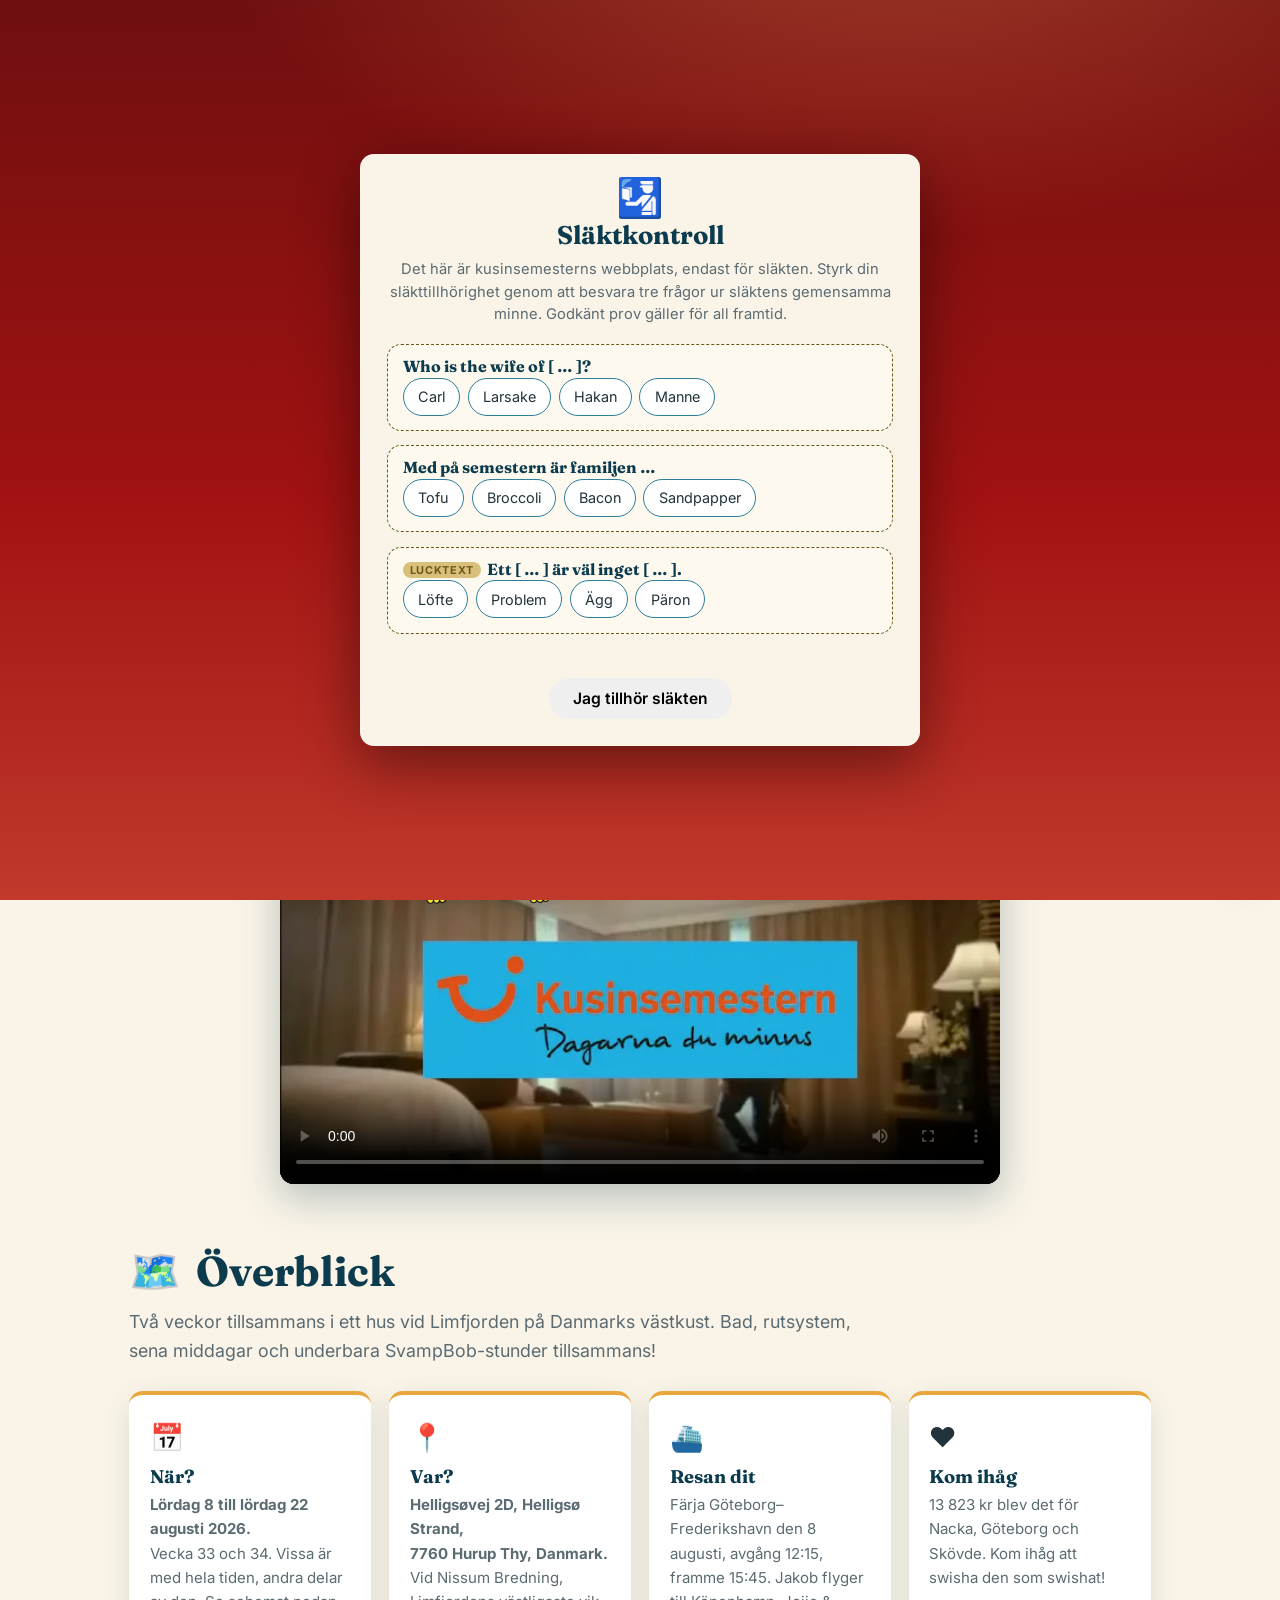
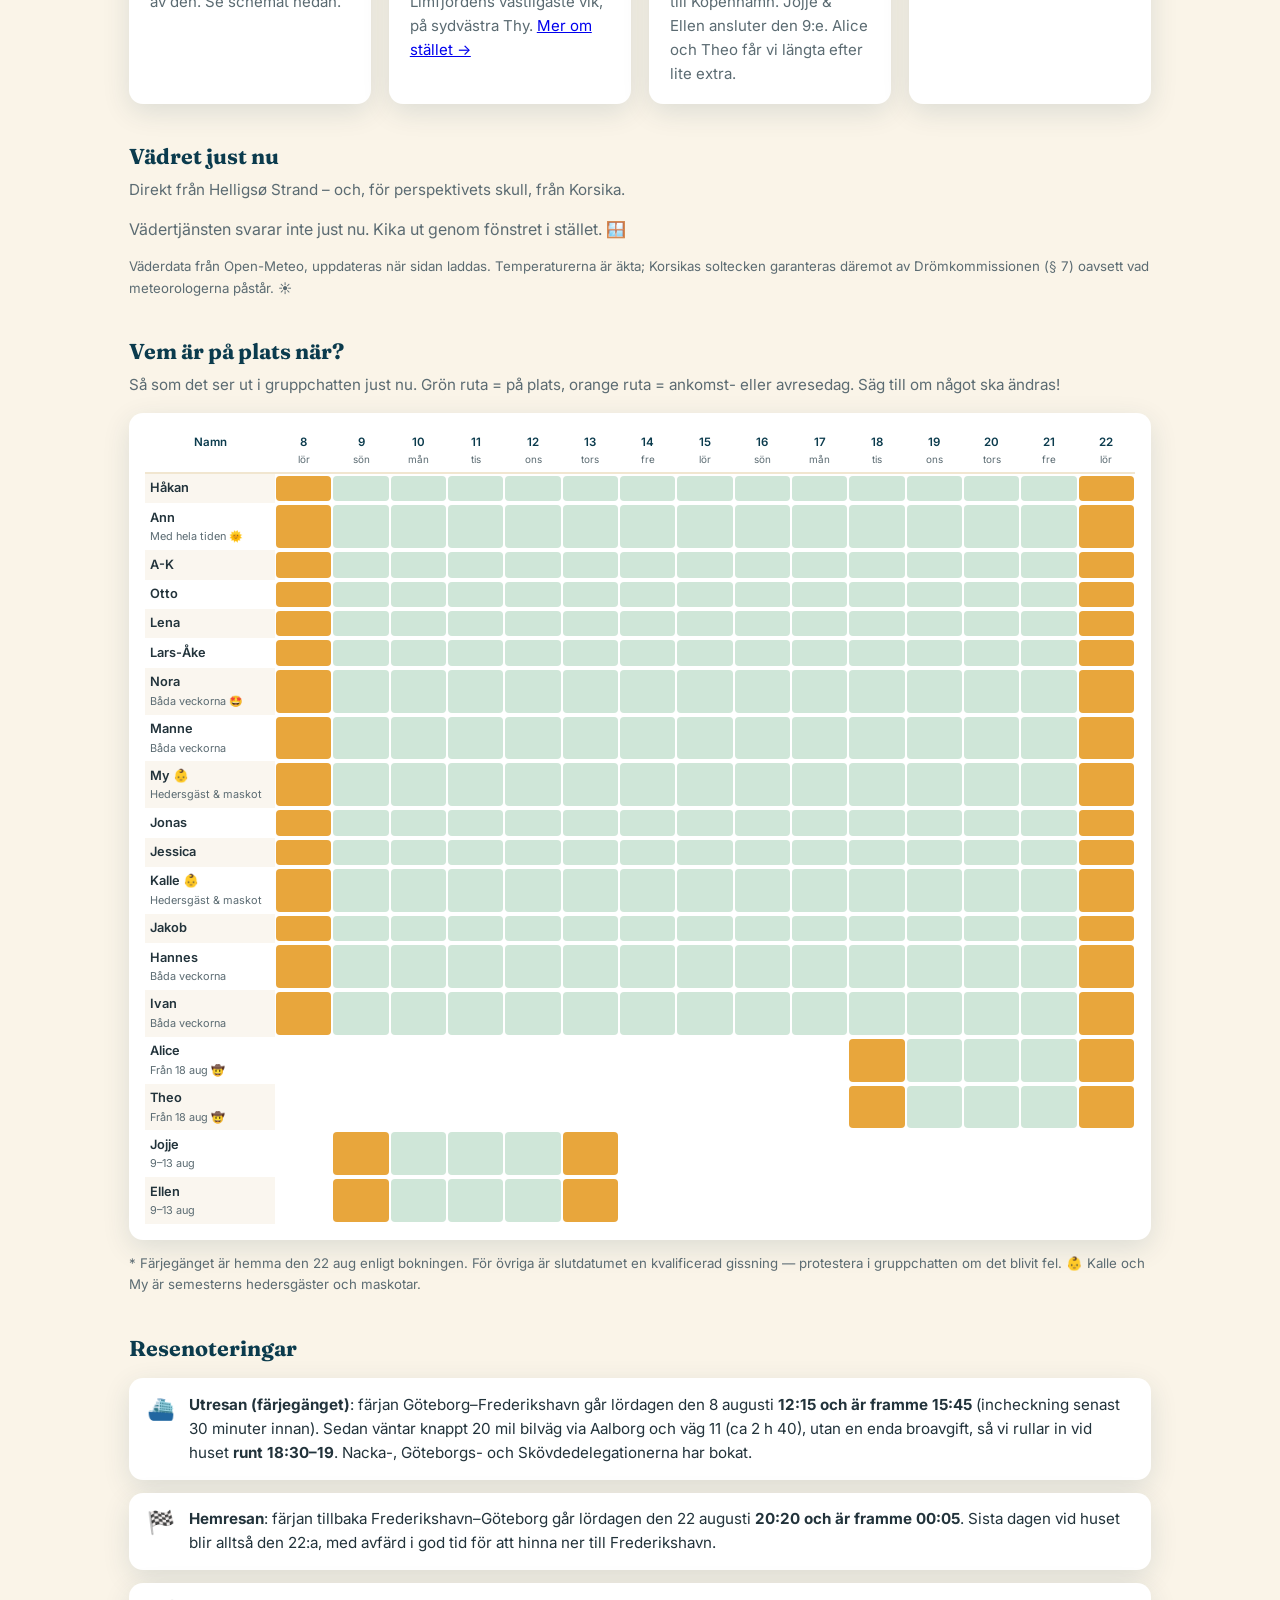
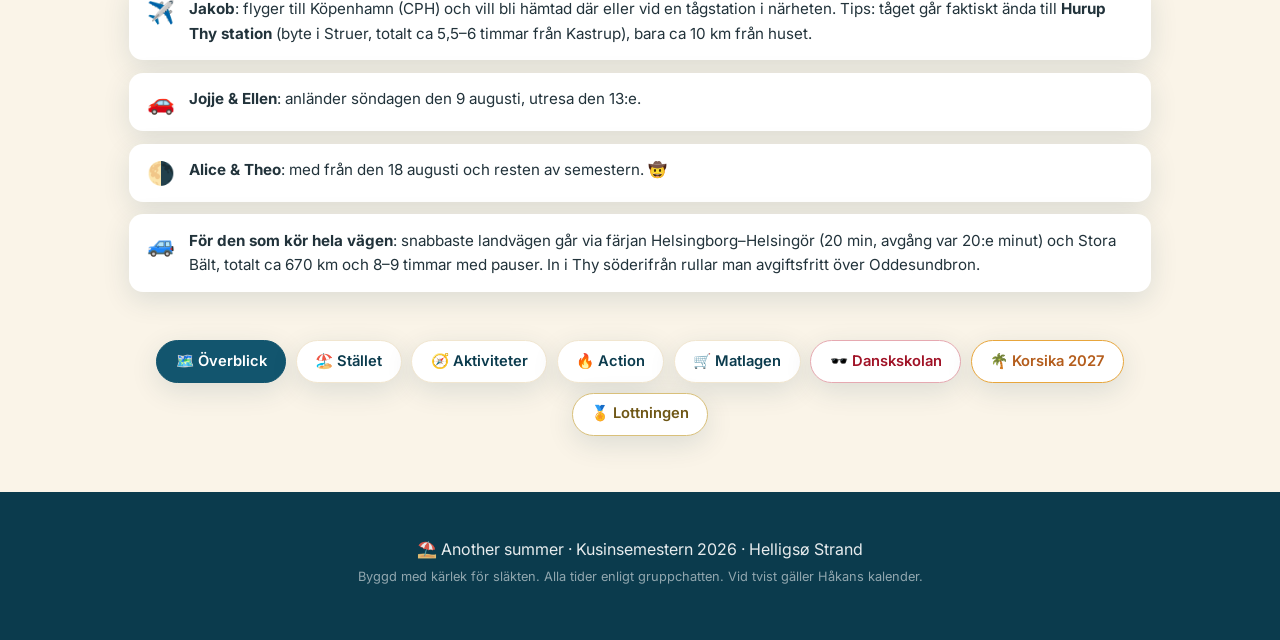
==== index.html @ 90f3ea2f "Drömkommissionen garanterar sol på Korsika (§ 7) Korsikas vädertecken visas alltid som sol, oavsett " ====
<!DOCTYPE html>
<html lang="sv">
<head>
  <meta charset="UTF-8">
  <meta name="viewport" content="width=device-width, initial-scale=1.0">
  <title>Kusinsemestern 2026 · Helligsø Strand</title>
  <meta name="description" content="Kusinsemestern 2026 i Helligsø Strand, Danmark: överblick, info om stället, actionaktiviteter och den högtidliga lottningen av matlag.">
  <link rel="icon" href="data:image/svg+xml,<svg xmlns=%22http://www.w3.org/2000/svg%22 viewBox=%220 0 100 100%22><text y=%22.9em%22 font-size=%2290%22>⛱️</text></svg>">
  <link rel="preconnect" href="https://fonts.googleapis.com">
  <link rel="preconnect" href="https://fonts.gstatic.com" crossorigin>
  <link href="https://fonts.googleapis.com/css2?family=Fraunces:opsz,wght@9..144,400;9..144,600;9..144,700;9..144,900&family=Inter:wght@400;500;600;700&display=swap" rel="stylesheet">
  <link rel="manifest" href="manifest.webmanifest">
  <meta name="theme-color" content="#0b3b4d">
  <link rel="apple-touch-icon" href="img/app/apple-touch-icon.png">
  <meta name="apple-mobile-web-app-capable" content="yes">
  <meta name="mobile-web-app-capable" content="yes">
  <meta name="apple-mobile-web-app-title" content="Kusinsemestern">
  <meta name="apple-mobile-web-app-status-bar-style" content="black-translucent">
  <link rel="stylesheet" href="style.css">
</head>
<body>

  <nav class="topnav">
    <a class="brand" href="index.html">⛱️ Kusinsemestern <span>2026</span></a>
    <div class="navlinks">
      <a href="index.html" aria-current="page">Överblick</a>
      <a href="stallet.html">Stället</a>
      <a href="aktiviteter.html">Aktiviteter</a>
      <a href="action.html">Action</a>
      <a href="matlagen.html">Matlagen</a>
      <a href="danskskolan.html">Danskskolan</a>
      <a href="korsika.html">Korsika</a>
      <a href="lottningen.html" class="nav-lott">Lottningen</a>
    </div>
  </nav>

  <header class="hero" id="top">
    <p class="hero-kicker">Another summer&nbsp;⛱️ &nbsp;·&nbsp; Another summah&nbsp;🌞 &nbsp;·&nbsp; Anadasama!&nbsp;🤸🥳</p>
    <h1>Kusinsemestern<br><span class="year">2026</span></h1>
    <p class="hero-sub">Helligsø Strand · Thy · Danmark 🇩🇰</p>
    <p class="hero-dates">8–22 augusti</p>
    <div class="countdown" id="countdown" role="timer" aria-label="Nedräkning till avresan"></div>
    <div class="hero-scroll"><a href="#oversikt">Läs mer ↓</a></div>
    <svg class="wave" viewBox="0 0 1440 90" preserveAspectRatio="none" aria-hidden="true">
      <path d="M0,48 C240,88 480,8 720,40 C960,72 1200,20 1440,52 L1440,90 L0,90 Z" fill="var(--paper)"></path>
    </svg>
  </header>

  <main>

    <!-- Neutrala namn med flit: klasser och filnamn som innehåller »reklam«
         göms av annonsblockerarnas svenska filterlistor, och då försvinner
         släktens egen film från sidan. -->
    <section class="section filmruta-section">
      <div class="filmruta">
        <video class="filmruta-video" controls preload="metadata" playsinline
          poster="img/kusinfilm-poster.webp" width="640" height="310">
          <source src="kusinfilmen.mp4" type="video/mp4">
          Din webbläsare kan tyvärr inte spela upp videon.
        </video>
      </div>
    </section>

    <section id="oversikt" class="section">
      <h2><span class="section-emoji">🗺️</span> Överblick</h2>
      <p class="lead">Två veckor tillsammans i ett hus vid Limfjorden på Danmarks västkust.
        Bad, brädspel, långa middagar och förhoppningsvis lagom mycket blåst.</p>

      <div class="cards">
        <div class="card">
          <div class="card-emoji">📅</div>
          <h3>När?</h3>
          <p><strong>Lördag 8 till lördag 22 augusti 2026.</strong><br>
          Vecka 33 och 34. Vissa är med hela tiden, andra delar av den. Se schemat nedan.</p>
        </div>
        <div class="card">
          <div class="card-emoji">📍</div>
          <h3>Var?</h3>
          <p><strong>Helligsøvej 2D, Helligsø Strand,<br>7760 Hurup Thy, Danmark.</strong><br>
          Vid Nissum Bredning, Limfjordens västligaste vik, på sydvästra Thy.
          <a href="stallet.html">Mer om stället →</a></p>
        </div>
        <div class="card">
          <div class="card-emoji">⛴️</div>
          <h3>Resan dit</h3>
          <p>Färja Göteborg–Frederikshavn den 8 augusti, <strong>avgång 12:15</strong>, framme 15:45.
          Jakob flyger till Köpenhamn. Jojje &amp; Ellen ansluter den 9:e.</p>
        </div>
        <div class="card">
          <div class="card-emoji">❤️</div>
          <h3>Ur protokollet</h3>
          <p>»Klartecken Nacka ✌️« Och 13 823 kr blev det för Nacka, Göteborg och Skövde.
          Another summer är officiellt i rullning.</p>
        </div>
      </div>

      <h3 class="subheading">Vädret just nu</h3>
      <p class="muted">Direkt från Helligsø Strand – och, för perspektivets skull, från Korsika.</p>
      <div class="vader" id="vader" aria-live="polite">
        <p class="vader-laddar">Hämtar vädret …</p>
      </div>
      <p class="footnote">Väderdata från Open-Meteo, uppdateras när sidan laddas.
        Temperaturerna är äkta; Korsikas soltecken garanteras däremot av
        Drömkommissionen (§ 7) oavsett vad meteorologerna påstår. ☀️</p>

      <h3 class="subheading">Vem är på plats när?</h3>
      <p class="muted">Så som det ser ut i gruppchatten just nu. Grön ruta = på plats,
        orange ruta = ankomst- eller avresedag. Säg till om något ska ändras!</p>
      <div class="chart-wrap" role="region" aria-label="Vem är på plats när?" tabindex="0">
        <div id="narvaro-chart" class="chart" role="table" aria-label="Närvaroschema per person och datum"></div>
      </div>
      <p class="footnote">* Färjegänget är hemma den 22 aug enligt bokningen. För övriga är slutdatumet
        en kvalificerad gissning — protestera i gruppchatten om det blivit fel.
        👶 Kalle och My är semesterns hedersgäster och maskotar.</p>

      <h3 class="subheading">Resenoteringar</h3>
      <div class="travel-notes">
        <div class="tnote"><span class="tnote-emoji">⛴️</span>
          <div><strong>Utresan (färjegänget)</strong>: färjan Göteborg–Frederikshavn går lördagen den
          8 augusti <strong>12:15 och är framme 15:45</strong> (incheckning senast 30 minuter innan).
          Sedan väntar knappt 20 mil bilväg via Aalborg och väg 11 (ca 2 h 40), utan en enda broavgift,
          så vi rullar in vid huset <strong>runt 18:30–19</strong>. Nacka-, Göteborgs- och
          Skövdedelegationerna har bokat.</div></div>
        <div class="tnote"><span class="tnote-emoji">🏁</span>
          <div><strong>Hemresan</strong>: färjan tillbaka Frederikshavn–Göteborg går lördagen den
          22 augusti <strong>20:20 och är framme 00:05</strong>. Sista dagen vid huset blir alltså den
          22:a, med avfärd i god tid för att hinna ner till Frederikshavn.</div></div>
        <div class="tnote"><span class="tnote-emoji">✈️</span>
          <div><strong>Jakob</strong>: flyger till Köpenhamn (CPH) och vill bli hämtad där eller vid en
          tågstation i närheten. Tips: tåget går faktiskt ända till <strong>Hurup Thy station</strong>
          (byte i Struer, totalt ca 5,5–6 timmar från Kastrup), bara ca 10&nbsp;km från huset.</div></div>
        <div class="tnote"><span class="tnote-emoji">🚗</span>
          <div><strong>Jojje &amp; Ellen</strong>: anländer söndagen den 9 augusti, utresa den 13:e.</div></div>
        <div class="tnote"><span class="tnote-emoji">🌗</span>
          <div><strong>Alice &amp; Theo</strong>: med från den 18 augusti och resten av
          semestern. 🤠</div></div>
        <div class="tnote"><span class="tnote-emoji">🚙</span>
          <div><strong>För den som kör hela vägen</strong>: snabbaste landvägen går via färjan
          Helsingborg–Helsingör (20 min, avgång var 20:e minut) och Stora Bält, totalt ca 670 km och 8–9
          timmar med pauser. In i Thy söderifrån rullar man avgiftsfritt över Oddesundbron.</div></div>
      </div>

      <nav class="section-nav" aria-label="Alla sidor">
        <a href="index.html" aria-current="page">🗺️ Överblick</a>
        <a href="stallet.html">🏖️ Stället</a>
        <a href="aktiviteter.html">🧭 Aktiviteter</a>
        <a href="action.html">🔥 Action</a>
        <a href="matlagen.html">🛒 Matlagen</a>
        <a href="danskskolan.html" class="sn-dansk">🕶️ Danskskolan</a>
        <a href="korsika.html" class="sn-sun">🌴 Korsika 2027</a>
        <a href="lottningen.html" class="sn-gold">🏅 Lottningen</a>
      </nav>
    </section>

  </main>

  <footer class="footer">
    <p>⛱️ Another summer · Kusinsemestern 2026 · Helligsø Strand</p>
    <p class="footer-small">Byggd med kärlek för släkten. Alla tider enligt gruppchatten. Vid tvist gäller Håkans kalender.</p>
  </footer>

  <script src="app.js"></script>
</body>
</html>
---- style.css ----
/* ═══════════════ Kusinsemestern 2026 ═══════════════ */

:root {
  --sea-deep: #0b3b4d;
  --sea: #12556e;
  --sea-light: #2e7d9b;
  --sun: #e8a63c;
  --sun-deep: #c9821e;
  --paper: #faf4e8;
  --paper-deep: #f1e6d0;
  --ink: #22333b;
  --ink-soft: #5b6b72;
  --green: #4d8f6a;
  --green-soft: #cfe6d8;
  --gold: #9a7b2d;
  --gold-deep: #6f5716;
  --gold-light: #d9c07a;
  --parchment: #fdf9ee;
  --danger: #b0503c;
  --radius: 14px;
  --shadow: 0 8px 28px rgba(11, 59, 77, 0.12);
  --font-display: "Fraunces", Georgia, "Times New Roman", serif;
  --font-body: "Inter", -apple-system, "Segoe UI", Roboto, sans-serif;
}

* { box-sizing: border-box; }
html { scroll-behavior: smooth; scroll-padding-top: 3.5rem; }
/* Ingen blå tap-highlight när man petar på klickbara element (surfare, SvampBob m.m.) på mobilen. */
* { -webkit-tap-highlight-color: transparent; }
[hidden] { display: none !important; }

body {
  margin: 0;
  font-family: var(--font-body);
  color: var(--ink);
  background: var(--paper);
  line-height: 1.6;
}

h1, h2, h3 { font-family: var(--font-display); line-height: 1.15; }

/* ─────────────── Nav ─────────────── */
.topnav {
  position: sticky;
  top: 0;
  z-index: 50;
  display: flex;
  justify-content: space-between;
  align-items: center;
  gap: 1rem;
  padding: 0.55rem 1.2rem;
  background: rgba(9, 48, 63, 0.95);
  backdrop-filter: blur(8px);
  -webkit-backdrop-filter: blur(8px);
  border-bottom: 1px solid rgba(255, 255, 255, 0.08);
}
.topnav a { color: #fff; text-decoration: none; font-weight: 600; font-size: 0.95rem; }
.topnav .brand { font-family: var(--font-display); font-size: 1.05rem; white-space: nowrap; }
.topnav .brand span { color: var(--sun); }
.navlinks { display: flex; gap: 0.3rem; flex-wrap: wrap; justify-content: center; }
.navlinks a {
  padding: 0.4rem 0.85rem;
  border-radius: 999px;
  font-size: 0.88rem;
  color: rgba(255, 255, 255, 0.82);
  transition: background 0.15s ease, color 0.15s ease;
}
.navlinks a:hover { background: rgba(255, 255, 255, 0.12); color: #fff; }
.navlinks a[aria-current="page"] { background: var(--sun); color: #0b3b4d; }
/* Lottningen är extra viktig och ska sticka ut – gyllene med diskret ram. */
.navlinks a.nav-lott:not([aria-current="page"]) {
  color: var(--gold-light);
  background: rgba(217, 192, 122, 0.14);
  box-shadow: inset 0 0 0 1px rgba(217, 192, 122, 0.5);
  font-weight: 700;
}
.navlinks a.nav-lott:not([aria-current="page"]):hover {
  background: rgba(217, 192, 122, 0.28);
  color: #f4e4b0;
}

/* ─────────────── Hero ─────────────── */
.hero {
  position: relative;
  z-index: 0; /* egen stapelkontext så surfarnas djupordning stannar i sidhuvudet */
  text-align: center;
  padding: 5.5rem 1.2rem 9rem;
  color: #fff;
  background:
    radial-gradient(ellipse 90% 60% at 70% -10%, rgba(232, 166, 60, 0.5), transparent 60%),
    linear-gradient(180deg, #0b3b4d 0%, #12556e 45%, #2e7d9b 80%, #4c9cb8 100%);
  overflow: hidden;
}
.hero-kicker {
  font-size: 0.85rem;
  letter-spacing: 0.08em;
  text-transform: uppercase;
  color: rgba(255, 255, 255, 0.85);
  margin: 0 0 1.5rem;
}
.hero h1 {
  font-size: clamp(2.6rem, 8vw, 5rem);
  font-weight: 900;
  margin: 0;
  text-shadow: 0 3px 24px rgba(0, 0, 0, 0.25);
}
.hero .year { color: var(--sun); font-size: 1.2em; }
.hero-sub { font-size: clamp(1.05rem, 3vw, 1.4rem); margin: 1.2rem 0 0.2rem; font-weight: 500; }
.hero-dates {
  font-family: var(--font-display);
  font-size: clamp(1.3rem, 4vw, 1.9rem);
  margin: 0.2rem 0 1.8rem;
  color: var(--sun);
  font-weight: 700;
}
.countdown {
  display: inline-flex;
  gap: 0.6rem;
  flex-wrap: wrap;
  justify-content: center;
}
/* Klockan är klickbar (Otto sjunger); själva pointer-events-undantaget sätts
   efter hero-textens pass-through-regel längre ned så att det vinner. */
.countdown.klickbar-klocka { cursor: pointer; }
.countdown.klickbar-klocka .cd-box { transition: transform 0.15s ease, background 0.15s ease; }
.countdown.klickbar-klocka:hover .cd-box { background: rgba(255, 255, 255, 0.2); transform: translateY(-2px); }
.countdown .cd-box {
  background: rgba(255, 255, 255, 0.12);
  border: 1px solid rgba(255, 255, 255, 0.25);
  border-radius: var(--radius);
  padding: 0.6rem 1rem;
  min-width: 4.6rem;
}
.countdown .cd-num { display: block; font-family: var(--font-display); font-size: 1.7rem; font-weight: 700; }
.countdown .cd-label { font-size: 0.72rem; text-transform: uppercase; letter-spacing: 0.06em; opacity: 0.85; }
.countdown .cd-here { font-family: var(--font-display); font-size: 1.5rem; padding: 0.8rem 1.4rem; }
.hero-scroll { margin-top: 2.2rem; }
.hero-scroll a { color: rgba(255, 255, 255, 0.85); text-decoration: none; font-size: 0.9rem; }
.wave { position: absolute; bottom: -1px; left: 0; width: 100%; height: 90px; }

/* ─────────────── Sidhuvud (undersidor) ─────────────── */
.page-header {
  position: relative;
  z-index: 0; /* egen stapelkontext så surfarnas djupordning stannar i sidhuvudet */
  text-align: center;
  padding: 3.2rem 1.2rem 9rem; /* luft under texten så surfarna (med kroppar) inte rider över den */
  color: #fff;
  background:
    radial-gradient(ellipse 80% 60% at 70% -20%, rgba(232, 166, 60, 0.4), transparent 60%),
    linear-gradient(180deg, #0b3b4d 0%, #12556e 60%, #2e7d9b 100%);
  overflow: hidden;
}
.page-header h1 {
  font-size: clamp(2rem, 6vw, 3.2rem);
  font-weight: 900;
  margin: 0;
  text-shadow: 0 3px 20px rgba(0, 0, 0, 0.22);
}
.page-header .ph-emoji { margin-right: 0.3rem; }
.page-header .ph-sub {
  margin: 0.7rem 0 0;
  font-size: clamp(1rem, 2.6vw, 1.2rem);
  color: rgba(255, 255, 255, 0.9);
}

/* ─────────────── Korsika 2027 🌴 ─────────────── */
.korsika-header {
  background:
    radial-gradient(ellipse 70% 55% at 78% -10%, rgba(255, 200, 90, 0.65), transparent 62%),
    linear-gradient(180deg, #0d5c86 0%, #0e7f96 55%, #2aa8ad 100%);
}
.korsika-dagar {
  font-family: var(--font-display);
  color: #ffd9a0;
  font-weight: 600;
  min-height: 1.2em;
}
.vs-table {
  width: 100%;
  min-width: 560px;
  border-collapse: collapse;
  font-size: 0.93rem;
}
.vs-table th, .vs-table td { padding: 0.6rem 0.8rem; text-align: left; vertical-align: top; }
.vs-table thead th {
  font-family: var(--font-display);
  font-size: 1.02rem;
  color: var(--sea-deep);
  border-bottom: 2px solid var(--paper-deep);
}
.vs-table tbody th { color: var(--sea-deep); white-space: nowrap; }
.vs-table tbody tr:nth-child(odd) { background: rgba(241, 230, 208, 0.4); }
.vs-table td:last-child { color: #0e7f96; font-weight: 600; }

.vykort-galleri {
  display: grid;
  grid-template-columns: repeat(auto-fit, minmax(280px, 1fr));
  gap: 1.4rem;
  margin-top: 1.4rem;
}
.vykort {
  position: relative;
  margin: 0;
  background: #fff;
  padding: 0.8rem 0.8rem 1rem;
  border-radius: 6px;
  box-shadow: var(--shadow);
  transform: rotate(-0.7deg);
}
.vykort:nth-child(even) { transform: rotate(0.8deg); }
.vykort figcaption {
  margin-top: 0.7rem;
  font-family: var(--font-display);
  font-style: italic;
  font-size: 0.92rem;
  color: var(--ink-soft);
  line-height: 1.45;
}
.frimarke {
  position: absolute;
  top: 1rem;
  right: 1rem;
  width: 34px;
  height: 40px;
  display: flex;
  align-items: center;
  justify-content: center;
  font-size: 18px;
  background: #fdf9ee;
  border: 2px dashed var(--gold-light);
  transform: rotate(4deg);
}
/* Vykortsfoton: äkta drömbilder ur img/korsika/, frammanade åt Drömkommissionen. */
.vykort-foto {
  display: block;
  width: 100%;
  height: auto;
  aspect-ratio: 3 / 2;
  object-fit: cover;
  border-radius: 4px;
}

.sn-sun[aria-current="page"], .section-nav a.sn-sun[aria-current="page"] {
  background: linear-gradient(135deg, #e8883c, #c05621);
  border-color: #c05621;
  color: #fff;
}
.section-nav a.sn-sun { border-color: #e8a63c; color: #b45d1c; }

/* ─────────────── Jojjes danskskola 🕶️🎤 ─────────────── */
.dansk-header {
  background:
    radial-gradient(ellipse 70% 60% at 24% -10%, rgba(200, 16, 46, 0.5), transparent 62%),
    radial-gradient(ellipse 55% 45% at 86% 4%, rgba(232, 166, 60, 0.35), transparent 65%),
    linear-gradient(180deg, #151020 0%, #251a33 55%, #3b2749 100%);
}
.dansk-deko { position: absolute; opacity: 0.85; text-shadow: 0 4px 10px rgba(0, 0, 0, 0.4); }

/* MC Jojje: huvud, solbrillor som droppar ner, guldkedja med medaljong */
.dj-jojje { position: relative; display: inline-block; margin-bottom: 0.4rem; }
.dj-head {
  position: relative;
  width: 158px;
  height: 158px;
  margin: 0 auto;
  filter: drop-shadow(0 6px 18px rgba(0, 0, 0, 0.45));
  animation: dj-gung 2.4s ease-in-out infinite;
}
.dj-head img { width: 100%; height: 100%; object-fit: contain; }
@keyframes dj-gung {
  0%, 100% { transform: rotate(-3deg); }
  50% { transform: rotate(3deg); }
}
.dj-shades {
  position: absolute;
  top: 35%;
  left: 50%;
  width: 60%;
  height: 15%;
  transform: translateX(-50%);
  background: linear-gradient(180deg, #10131a 0 34%, transparent 34%);
  animation: shades-drop 1s cubic-bezier(0.2, 1.35, 0.4, 1) 0.6s backwards;
}
.dj-shades::before,
.dj-shades::after {
  content: '';
  position: absolute;
  top: 0;
  width: 39%;
  height: 100%;
  background: #10131a;
  /* pixeltrappa i klassisk deal with it-stil */
  clip-path: polygon(0 0, 100% 0, 100% 64%, 82% 64%, 82% 100%, 18% 100%, 18% 64%, 0 64%);
  box-shadow: inset 0 -3px 0 rgba(255, 255, 255, 0.14);
}
.dj-shades::before { left: 5%; }
.dj-shades::after { right: 5%; }
@keyframes shades-drop {
  from { transform: translateX(-50%) translateY(-120px); opacity: 0; }
}
.dj-chain {
  width: 118px;
  height: 56px;
  margin: -26px auto 0;
  border-bottom: 7px dotted var(--sun);
  border-radius: 50%;
  position: relative;
}
.dj-medal {
  position: absolute;
  left: 50%;
  bottom: -26px;
  transform: translateX(-50%);
  width: 46px;
  height: 46px;
  border-radius: 50%;
  background: radial-gradient(circle at 35% 30%, #ffe9b0, var(--sun) 45%, var(--sun-deep) 85%);
  display: flex;
  align-items: center;
  justify-content: center;
  font-family: var(--font-display);
  font-weight: 900;
  font-size: 1.35rem;
  color: #4a3407;
  box-shadow: 0 4px 10px rgba(0, 0, 0, 0.4);
}
.beat-btn {
  margin-top: 1.2rem;
  border: 1.5px solid rgba(255, 255, 255, 0.4);
  background: rgba(255, 255, 255, 0.1);
  color: #fff;
  border-radius: 999px;
  padding: 0.5rem 1.2rem;
  font-family: var(--font-body);
  font-size: 0.92rem;
  font-weight: 600;
  cursor: pointer;
  transition: background 0.12s ease, transform 0.12s ease;
}
.beat-btn:hover { transform: translateY(-1px); }
.beat-btn[aria-pressed="true"] { background: var(--sun); border-color: var(--sun); color: #201305; }
.dansk-header.bumpar .dj-head { animation: dj-bump 0.682s ease-in-out infinite; } /* 88 bpm */
@keyframes dj-bump {
  0%, 100% { transform: rotate(-3deg) scale(1); }
  12% { transform: rotate(-2deg) scale(1.07); }
  50% { transform: rotate(3deg) scale(1); }
  62% { transform: rotate(2deg) scale(1.05); }
}

/* Mixtape-spårlistan */
.spor-liste { display: grid; gap: 0.9rem; margin-top: 1.4rem; }
.spor {
  display: flex;
  gap: 1rem;
  align-items: flex-start;
  background: linear-gradient(135deg, #1c1526, #2a1e38);
  color: #f3ecf9;
  border: 1px solid rgba(232, 166, 60, 0.35);
  border-radius: var(--radius);
  padding: 1.1rem 1.2rem;
  box-shadow: var(--shadow);
}
.spor-nr {
  font-family: var(--font-display);
  font-weight: 900;
  font-size: 1.5rem;
  color: var(--sun);
  min-width: 2.3rem;
  line-height: 1.3;
}
.spor-ord { margin: 0; font-size: 1.4rem; color: #fff; display: inline; }
.spor-uttal { color: var(--gold-light); font-style: italic; margin-left: 0.5rem; font-size: 0.92rem; white-space: nowrap; }
.spor-body p { margin: 0.4rem 0 0; font-size: 0.93rem; color: rgba(243, 236, 249, 0.88); }
.spor-ex { font-style: italic; }
.spor-ex-sv { display: block; font-style: normal; font-size: 0.85rem; color: rgba(243, 236, 249, 0.6); }
.spor-jojje { color: var(--gold-light); }
.say-btn {
  margin-left: auto;
  align-self: center;
  flex-shrink: 0;
  width: 44px;
  height: 44px;
  border-radius: 50%;
  border: 1.5px solid var(--sun);
  background: rgba(232, 166, 60, 0.15);
  font-size: 1.1rem;
  cursor: pointer;
  transition: transform 0.12s ease, background 0.12s ease;
}
.say-btn:hover { transform: scale(1.1); background: rgba(232, 166, 60, 0.32); }
.say-btn.sjunger { background: var(--sun); animation: dj-bump 0.682s ease-in-out infinite; }

/* Eksamen */
.eksamen-fraga {
  background: #fff;
  border-radius: var(--radius);
  box-shadow: var(--shadow);
  padding: 1.1rem 1.2rem;
  margin-top: 1rem;
}
.eksamen-q { margin: 0 0 0.7rem; font-weight: 600; }
.eksamen-nr { color: #c8102e; font-family: var(--font-display); font-weight: 900; margin-right: 0.2rem; }
.eksamen-svar { display: grid; gap: 0.45rem; grid-template-columns: repeat(auto-fit, minmax(230px, 1fr)); }
.eksamen-alt {
  text-align: left;
  border: 1.5px solid var(--paper-deep);
  background: var(--parchment);
  border-radius: 9px;
  padding: 0.5rem 0.8rem;
  font-family: var(--font-body);
  font-size: 0.9rem;
  font-weight: 500;
  color: var(--ink);
  cursor: pointer;
  transition: border-color 0.12s ease, transform 0.12s ease;
}
.eksamen-alt:hover { border-color: #c8102e; transform: translateY(-1px); }
.eksamen-fraga.klar .eksamen-alt { cursor: default; opacity: 0.55; transform: none; }
.eksamen-fraga.klar .eksamen-alt.ratt { border-color: var(--green); background: var(--green-soft); opacity: 1; font-weight: 700; }
.eksamen-fraga.klar .eksamen-alt.fel { border-color: var(--danger); background: #f6dfd9; opacity: 1; }
.eksamen-fakta { font-size: 0.85rem; color: var(--ink-soft); margin: 0.7rem 0 0; }
.eksamen-resultat {
  margin-top: 1.6rem;
  background: linear-gradient(135deg, #1c1526, #2a1e38);
  color: #fff;
  border: 1px solid rgba(232, 166, 60, 0.4);
  border-radius: var(--radius);
  padding: 1.6rem 1.4rem;
  text-align: center;
  box-shadow: var(--shadow);
}
.eksamen-rank { font-family: var(--font-display); font-size: 1.7rem; font-weight: 900; margin: 0 0 0.3rem; color: var(--sun); }
.eksamen-poang { margin: 0; color: var(--gold-light); font-weight: 600; }
.eksamen-ord { margin: 0.6rem auto 1rem; max-width: 34rem; color: rgba(255, 255, 255, 0.9); }
.eksamen-igen { border-color: var(--gold-light); color: var(--gold-light); }

.section-nav a.sn-dansk { border-color: #e6a9b1; color: #a01327; }
.section-nav a.sn-dansk[aria-current="page"] {
  background: linear-gradient(135deg, #c8102e, #8e0b20);
  border-color: #8e0b20;
  color: #fff;
}
@media (prefers-reduced-motion: reduce) {
  .dj-head, .dansk-header.bumpar .dj-head, .say-btn.sjunger { animation: none; }
  .dj-shades { animation: none; }
}

/* ─────────────── Sidnavigering (alla sidor, aktuell markerad) ─────────────── */
.section-nav {
  display: flex;
  flex-wrap: wrap;
  gap: 0.6rem;
  justify-content: center;
  margin-top: 3rem;
}
.section-nav-ceremony { margin-top: 2.4rem; }
.section-nav a {
  display: inline-block;
  border-radius: 999px;
  padding: 0.55rem 1.15rem;
  background: #fff;
  border: 1.5px solid var(--paper-deep);
  color: var(--sea-deep);
  text-decoration: none;
  font-weight: 600;
  font-size: 0.92rem;
  box-shadow: var(--shadow);
  transition: transform 0.12s ease, border-color 0.12s ease;
}
.section-nav a:hover { transform: translateY(-1px); border-color: var(--sea-light); }
.section-nav a[aria-current="page"] {
  background: var(--sea);
  border-color: var(--sea);
  color: #fff;
  cursor: default;
}
.section-nav a[aria-current="page"]:hover { transform: none; }
.section-nav a.sn-gold { border-color: var(--gold-light); color: var(--gold-deep); }
.section-nav a.sn-gold[aria-current="page"] {
  background: linear-gradient(135deg, #a8842f, var(--gold-deep));
  border-color: var(--gold-deep);
  color: #fff;
}

/* ─────────────── Sections ─────────────── */
.section { max-width: 1060px; margin: 0 auto; padding: 3.5rem 1.2rem; }
.section h2 {
  font-size: clamp(1.9rem, 5vw, 2.6rem);
  margin: 0 0 0.8rem;
  color: var(--sea-deep);
}
.section-emoji { margin-right: 0.4rem; }
.lead { font-size: 1.12rem; color: var(--ink-soft); max-width: 46rem; margin-top: 0; }

/* ─────────────── Alice födelsedagsspel 🎂 ─────────────── */
.fodelsedag-band {
  display: block;
  width: 100%;
  padding: 0.55rem 1rem;
  border: 0;
  cursor: pointer;
  text-align: center;
  font-family: var(--font-display);
  font-weight: 700;
  font-size: 0.98rem;
  color: #6b2b4d;
  background: linear-gradient(90deg, #ffd9e8, #ffe9b8 50%, #ffd9e8);
  transition: filter 0.15s ease;
}
.fodelsedag-band:hover { filter: brightness(1.04); }
.fodelsedag-band span { text-decoration: underline; }
.alice-overlay {
  position: fixed;
  inset: 0;
  z-index: 195;
  display: flex;
  padding: 1rem;
  overflow-y: auto;
  background:
    radial-gradient(ellipse 80% 55% at 25% -10%, rgba(255, 170, 200, 0.45), transparent 60%),
    radial-gradient(ellipse 80% 55% at 80% -10%, rgba(255, 214, 110, 0.4), transparent 60%),
    linear-gradient(180deg, #4a1d3d 0%, #6b2b4d 55%, #93536f 100%);
}
.alice-kort {
  position: relative;
  width: min(560px, 100%);
  margin: auto;
  background: var(--paper);
  border-radius: var(--radius);
  box-shadow: 0 18px 60px rgba(0, 0, 0, 0.45);
  padding: 1.4rem 1.5rem 1.6rem;
  text-align: center;
}
.alice-stang {
  position: absolute;
  top: 10px;
  right: 10px;
  width: 38px;
  height: 38px;
  border-radius: 50%;
  border: 0;
  background: rgba(11, 59, 77, 0.12);
  color: var(--sea-deep);
  font-size: 17px;
  cursor: pointer;
}
.alice-stang:hover { background: rgba(11, 59, 77, 0.25); }
.alice-kort h2 { margin: 0.6rem 0 0.5rem; color: var(--sea-deep); font-size: 1.55rem; }
.alice-kort p { margin: 0.5rem 0; color: var(--ink-soft); }
.alice-instruktion { font-size: 0.88rem; }
.alice-kort .btn { margin-top: 0.8rem; }
.alice-ansikten {
  display: flex;
  align-items: center;
  justify-content: center;
  gap: 0.8rem;
  margin-top: 0.4rem;
}
.alice-ansikten img { width: 84px; height: 84px; object-fit: contain; }
.alice-ansikten .alice-tartbild { width: 130px; height: 130px; }
.alice-mitt { font-size: 2.2rem; }
.alice-grattis {
  font-family: var(--font-display);
  font-weight: 900;
  font-size: 1.15rem;
  color: #b0357a;
}
.alice-status { margin: 0.4rem 0 0.6rem; font-weight: 600; color: var(--sea-deep); }
.alice-plan {
  position: relative;
  height: min(56vh, 460px);
  overflow: hidden;
  border-radius: 10px;
  background: linear-gradient(180deg, #bfe3f2 0%, #dff0f7 62%, #f6ecd9 82%, #f0e0bd 100%);
  touch-action: none;
  cursor: none;
}
.alice-plan.skakar { animation: alice-skak 0.35s ease; }
@keyframes alice-skak {
  0%, 100% { transform: translateX(0); }
  25% { transform: translateX(-7px); }
  50% { transform: translateX(6px); }
  75% { transform: translateX(-4px); }
}
.alice-spelare {
  position: absolute;
  bottom: 4px;
  left: 0;
  width: 84px;
  text-align: center;
  pointer-events: none;
  will-change: transform;
}
.alice-spelare img {
  width: 64px;
  height: 64px;
  object-fit: contain;
  filter: drop-shadow(0 2px 4px rgba(0, 0, 0, 0.3));
}
.alice-spelare span { display: block; font-size: 26px; margin-top: -10px; }
.alice-tarta {
  position: absolute;
  top: 0;
  left: 0;
  width: 64px;
  height: 64px;
  object-fit: contain;
  pointer-events: none;
  will-change: transform;
}
.alice-rop {
  position: absolute;
  transform: translate(-50%, -100%);
  font-family: var(--font-display);
  font-weight: 900;
  font-size: 1.1rem;
  color: #b0357a;
  text-shadow: 0 1px 0 #fff;
  pointer-events: none;
  animation: alice-rop 0.9s ease forwards;
}
@keyframes alice-rop {
  from { opacity: 1; margin-top: 0; }
  to { opacity: 0; margin-top: -34px; }
}
.alice-konfetti {
  position: absolute;
  top: 0;
  pointer-events: none;
}
/* Väljarscenen: vem ger sig ut på jakten? */
.alice-val {
  display: grid;
  grid-template-columns: repeat(auto-fill, minmax(74px, 1fr));
  gap: 0.45rem;
  margin-top: 0.9rem;
}
.alice-val-knapp {
  display: flex;
  flex-direction: column;
  align-items: center;
  gap: 2px;
  padding: 0.45rem 0.15rem 0.4rem;
  background: #eef5f9;
  border: 2px solid transparent;
  border-radius: 12px;
  cursor: pointer;
  font: inherit;
  color: var(--sea-deep);
  transition: transform 0.12s ease, background 0.12s ease, border-color 0.12s ease;
}
.alice-val-knapp:hover { transform: translateY(-2px) scale(1.05); background: #e2eff7; }
.alice-val-knapp.vald { border-color: #b0357a; background: #ffe9f3; }
.alice-val-knapp img { width: 52px; height: 52px; object-fit: contain; }
.alice-val-knapp span { font-size: 0.76rem; font-weight: 600; }
/* Vinnarscenen: hjältens huvud kröns med partyhatten */
.alice-vinnare-huvud { position: relative; display: inline-block; }
.alice-vinnare-huvud > img { width: 96px; height: 96px; object-fit: contain; }
.alice-ansikten .alice-vinnare-hatt,
.alice-vinnare-hatt {
  position: absolute;
  top: -44px;
  left: 52%;
  width: 72px;
  height: 72px;
  transform: translateX(-50%) rotate(-5deg);
  pointer-events: none;
}
.alice-hatt-info { font-size: 0.95rem; }
.alice-hatt-status {
  min-height: 1.2em;
  margin-top: 0.6rem;
  padding: 0.45rem 0.8rem;
  background: #fff4dd;
  border-radius: 10px;
  font-size: 0.88rem;
  font-weight: 600;
}
@media (prefers-reduced-motion: reduce) {
  .alice-plan.skakar { animation: none; }
}

/* ─────────────── Vädret på plats 🌤️ ───────────────
   Helligsø stort till vänster med dagarna framåt, Korsika som ett litet
   avundsjukt vykort bredvid. På mobilen staplas de på varandra. */
.vader {
  display: grid;
  grid-template-columns: minmax(0, 2.1fr) minmax(0, 1fr);
  gap: 1rem;
  margin-top: 0.9rem;
}
.vader-nu, .vader-korsika {
  padding: 1rem 1.1rem 1.1rem;
  border-radius: var(--radius);
  box-shadow: var(--shadow);
}
.vader-nu {
  background: linear-gradient(160deg, #e8f3f8, var(--paper) 70%);
  border: 1px solid rgba(11, 59, 77, 0.12);
}
.vader-korsika {
  background: linear-gradient(160deg, #fdeccf, #fdf6e6 75%);
  border: 1px solid rgba(201, 130, 30, 0.28);
  text-align: center;
}
.vader-plats {
  margin: 0;
  font-family: var(--font-display);
  font-weight: 700;
  font-size: 0.95rem;
  color: var(--sea-deep);
}
.vader-stor {
  display: flex;
  align-items: center;
  gap: 0.5rem;
  margin: 0.2rem 0 0.1rem;
}
.vader-korsika .vader-stor { justify-content: center; }
.vader-emoji { font-size: 2.6rem; line-height: 1; }
.vader-grad {
  font-family: var(--font-display);
  font-weight: 900;
  font-size: 2.5rem;
  color: var(--sea-deep);
}
.vader-text { margin: 0.1rem 0 0; color: var(--ink-soft); font-size: 0.9rem; }
.vader-skillnad {
  margin: 0.6rem 0 0.2rem;
  font-family: var(--font-display);
  font-weight: 700;
  font-size: 0.95rem;
  color: var(--sun-deep);
}
.vader-lank { font-size: 0.88rem; }
.vader-dagar {
  display: grid;
  grid-template-columns: repeat(6, minmax(0, 1fr));
  gap: 0.35rem;
  margin-top: 0.9rem;
  padding-top: 0.8rem;
  border-top: 1px solid rgba(11, 59, 77, 0.12);
}
.vader-dag {
  display: flex;
  flex-direction: column;
  align-items: center;
  gap: 1px;
  padding: 0.35rem 0.1rem;
  background: rgba(255, 255, 255, 0.6);
  border-radius: 10px;
  text-align: center;
}
.vd-namn { font-size: 0.74rem; font-weight: 600; color: var(--ink-soft); text-transform: lowercase; }
.vd-emoji { font-size: 1.3rem; line-height: 1.2; }
.vd-grad { font-size: 0.82rem; color: var(--sea-deep); white-space: nowrap; }
.vd-min { color: var(--ink-soft); }
.vd-regn { font-size: 0.7rem; color: var(--sea-light); white-space: nowrap; }
.vader-laddar { margin: 0; color: var(--ink-soft); }
@media (max-width: 700px) {
  .vader { grid-template-columns: 1fr; }
  .vader-dagar { grid-template-columns: repeat(3, minmax(0, 1fr)); gap: 0.45rem; }
  .vader-korsika { text-align: left; }
  .vader-korsika .vader-stor { justify-content: flex-start; }
}

/* ─────────────── För matlagen 🛒 ─────────────── */
.vegan-box {
  margin: 2rem 0;
  padding: 1.2rem 1.4rem 1.3rem;
  background: var(--green-soft);
  border: 1.5px solid var(--green);
  border-radius: var(--radius);
}
.vegan-box h3 { margin: 0 0 0.6rem; color: #2c5c42; font-size: 1.25rem; }
.vegan-box p { margin: 0.4rem 0; }
.vegan-box ul { margin: 0.6rem 0 0.2rem; padding-left: 1.2rem; }
.vegan-box li { margin: 0.45rem 0; }
.vegan-box .vegan-fotnot { margin-top: 0.8rem; font-size: 0.85rem; color: #3d5c4b; }

/* ─────────────── Släktens film på förstasidan 🎬 ───────────────
   Klassnamnen undviker med flit ordet »reklam«: annonsblockerarnas
   svenska filterlistor döljer sådana element, och då skulle släktens
   egen film försvinna från sidan på datorer med blockerare. */
.filmruta-section { padding-top: 2.4rem; padding-bottom: 0.5rem; }
.filmruta { margin: 0 auto; max-width: 720px; text-align: center; }
.filmruta-video {
  display: block;
  width: 100%;
  height: auto;
  aspect-ratio: 64 / 31; /* videons egna 640×310 */
  background: #000;
  border-radius: var(--radius);
  box-shadow: 0 14px 40px rgba(11, 59, 77, 0.28);
}
.subheading { font-size: 1.35rem; color: var(--sea-deep); margin: 2.6rem 0 0.5rem; }
.muted { color: var(--ink-soft); font-size: 0.95rem; margin-top: 0; }
.footnote { color: var(--ink-soft); font-size: 0.83rem; }

.section-alt {
  max-width: none;
  background: linear-gradient(180deg, var(--paper-deep), var(--paper));
  padding-left: 0;
  padding-right: 0;
}
.section-alt > * { max-width: 1060px; margin-left: auto; margin-right: auto; padding-left: 1.2rem; padding-right: 1.2rem; }

/* ─────────────── Cards ─────────────── */
.cards {
  display: grid;
  grid-template-columns: repeat(auto-fit, minmax(230px, 1fr));
  gap: 1.1rem;
  margin-top: 1.6rem;
}
.card {
  background: #fff;
  border-radius: var(--radius);
  padding: 1.3rem 1.3rem 1.1rem;
  box-shadow: var(--shadow);
  border-top: 4px solid var(--sun);
}
.card h3 { margin: 0.4rem 0 0.4rem; font-size: 1.15rem; color: var(--sea-deep); }
.card p { margin: 0; font-size: 0.94rem; color: var(--ink-soft); }
.card-emoji { font-size: 1.7rem; }
.card-tagg {
  display: inline-block;
  margin: 0 0 0.5rem;
  padding: 0.14rem 0.65rem;
  background: var(--sun);
  color: #fff;
  border-radius: 999px;
  font-size: 0.72rem;
  font-weight: 700;
  letter-spacing: 0.04em;
  text-transform: uppercase;
}

/* ─────────────── Närvaro-chart ─────────────── */
.chart-wrap {
  overflow-x: auto;
  background: #fff;
  border-radius: var(--radius);
  box-shadow: var(--shadow);
  padding: 1rem;
}
.chart { display: grid; min-width: 640px; font-size: 0.8rem; }
.chart .cell { padding: 0.28rem 0.3rem; text-align: center; }
.chart .head {
  font-weight: 600;
  color: var(--sea-deep);
  border-bottom: 2px solid var(--paper-deep);
  font-size: 0.72rem;
}
.chart .head .dow { display: block; color: var(--ink-soft); font-weight: 400; font-size: 0.62rem; }
.chart .pname {
  text-align: left;
  font-weight: 600;
  white-space: nowrap;
  padding-right: 0.7rem;
  color: var(--ink);
}
.chart .pname .pnote { display: block; font-weight: 400; font-size: 0.68rem; color: var(--ink-soft); }
.chart .day { border-radius: 4px; margin: 2px 1px; }
.chart .day.on { background: var(--green-soft); }
.chart .day.on.travel { background: var(--sun); }
.chart .day.off { background: transparent; }
.chart .row-even { background: rgba(241, 230, 208, 0.35); }

/* ─────────────── Resenoteringar ─────────────── */
.travel-notes { display: grid; gap: 0.8rem; margin-top: 1rem; }
.tnote {
  display: flex;
  gap: 0.9rem;
  align-items: flex-start;
  background: #fff;
  border-radius: var(--radius);
  padding: 0.9rem 1.1rem;
  box-shadow: var(--shadow);
  font-size: 0.95rem;
}
.tnote-emoji { font-size: 1.4rem; line-height: 1.3; }

/* ─────────────── Stället ─────────────── */
.address-box {
  display: grid;
  grid-template-columns: minmax(240px, 1fr) minmax(280px, 1.4fr);
  gap: 1.4rem;
  align-items: center;
  background: #fff;
  border-radius: var(--radius);
  box-shadow: var(--shadow);
  padding: 1.4rem;
  margin-top: 1.4rem;
}
.address-box h3 { margin: 0 0 0.4rem; color: var(--sea-deep); }
.address { font-size: 1.05rem; font-weight: 600; margin: 0 0 1rem; }
.map-frame { border-radius: 10px; overflow: hidden; box-shadow: inset 0 0 0 1px rgba(0,0,0,0.08); }
.map-frame iframe { display: block; width: 100%; height: 300px; border: 0; }

.facts { display: grid; grid-template-columns: repeat(auto-fit, minmax(290px, 1fr)); gap: 1rem; margin-top: 1.2rem; }
.fact {
  display: flex;
  gap: 0.8rem;
  background: #fff;
  border-radius: var(--radius);
  padding: 1rem 1.1rem;
  box-shadow: var(--shadow);
}
.fact span { font-size: 1.5rem; line-height: 1.4; }
.fact p { margin: 0; font-size: 0.93rem; color: var(--ink-soft); }
.fact strong { color: var(--ink); }

/* ─────────────── Action & karta ─────────────── */
.map-wrap { margin-top: 1.6rem; }
.action-map {
  position: relative;
  z-index: 0; /* håller Leaflets kontroller under den fästa menyn */
  height: 440px;
  border-radius: var(--radius);
  box-shadow: var(--shadow);
  background: #dfe9ec;
  overflow: hidden;
}
.map-fallback { padding: 2.5rem 1.5rem; text-align: center; color: var(--ink-soft); }
.pin-wrap { background: none; border: none; }
.pin {
  width: 34px; height: 34px;
  border-radius: 50%;
  background: #fff;
  border: 3px solid var(--sea);
  display: flex; align-items: center; justify-content: center;
  font-size: 16px;
  box-shadow: 0 2px 8px rgba(0, 0, 0, 0.35);
}
.map-legend { display: flex; flex-wrap: wrap; gap: 0.5rem; margin-top: 0.7rem; }
.legend-chip {
  border: 2px solid var(--chip, var(--sea));
  border-radius: 999px;
  background: #fff;
  color: var(--ink);
  font-family: var(--font-body);
  font-size: 0.85rem;
  font-weight: 600;
  padding: 0.35rem 0.9rem;
  cursor: pointer;
  opacity: 0.4;
  transition: opacity 0.15s ease;
}
.legend-chip.on { opacity: 1; }
.leaflet-popup-content { font-family: var(--font-body); font-size: 0.88rem; line-height: 1.5; }
.leaflet-popup-content a { color: var(--sea); font-weight: 600; }
.popup-meta { color: var(--ink-soft); font-size: 0.8rem; }

.action-list { display: grid; gap: 0.8rem; margin-top: 1rem; }
.arow {
  display: flex;
  gap: 0.9rem;
  align-items: flex-start;
  background: #fff;
  border-radius: var(--radius);
  padding: 0.9rem 1.1rem;
  box-shadow: var(--shadow);
  font-size: 0.95rem;
}
.arow-emoji { font-size: 1.4rem; line-height: 1.3; }
.arow .dist {
  display: inline-block;
  background: var(--paper-deep);
  color: var(--sea-deep);
  border-radius: 999px;
  padding: 0.05rem 0.6rem;
  font-size: 0.78rem;
  font-weight: 600;
  margin-left: 0.3rem;
  white-space: nowrap;
}
.arow a { color: var(--sea); font-weight: 600; }
.warn-box {
  background: #fdf3e4;
  border: 1px solid #ecd9b7;
  border-left: 4px solid var(--sun-deep);
  border-radius: 10px;
  padding: 0.9rem 1.1rem;
  margin-top: 1rem;
  font-size: 0.93rem;
}
.note-box {
  background: #eef4f6;
  border-color: #d3e2e8;
  border-left-color: var(--sea-light);
}

/* ─────────────── Knappar ─────────────── */
.btn {
  display: inline-block;
  border: 0;
  border-radius: 999px;
  padding: 0.7rem 1.5rem;
  font-family: var(--font-body);
  font-size: 0.98rem;
  font-weight: 600;
  cursor: pointer;
  text-decoration: none;
  transition: transform 0.12s ease, box-shadow 0.12s ease, filter 0.12s ease;
}
.btn:hover { transform: translateY(-1px); filter: brightness(1.05); }
.btn:active { transform: translateY(0); }
.btn:disabled { opacity: 0.45; cursor: not-allowed; transform: none; }
.btn-gold {
  background: linear-gradient(135deg, #a8842f, var(--gold-deep));
  color: #fff;
  box-shadow: 0 6px 18px rgba(154, 123, 45, 0.4);
  font-size: 1.05rem;
}
.btn-secondary { background: var(--sea); color: #fff; }
.btn-ghost { background: transparent; color: var(--gold-deep); border: 1.5px solid var(--gold); }
.btn-small { padding: 0.45rem 1rem; font-size: 0.88rem; background: var(--sea); color: #fff; }

/* ─────────────── Lottningen (ceremonin) ─────────────── */
.section-ceremony {
  max-width: none;
  background:
    radial-gradient(ellipse 70% 40% at 50% 0%, rgba(217, 192, 122, 0.25), transparent 65%),
    linear-gradient(180deg, #10333f, var(--sea-deep));
  padding: 4rem 1.2rem 5rem;
}
.official-doc {
  max-width: 780px;
  margin: 0 auto;
  background: var(--parchment);
  border: 1px solid var(--gold-light);
  outline: 4px double var(--gold-light);
  outline-offset: 6px;
  border-radius: 6px;
  padding: 3rem clamp(1.2rem, 5vw, 3rem) 2.6rem;
  box-shadow: 0 24px 60px rgba(0, 0, 0, 0.4);
  position: relative;
}
.doc-seal { display: flex; justify-content: center; margin-bottom: 1rem; }
.seal-ring {
  width: 74px; height: 74px;
  border-radius: 50%;
  border: 3px solid var(--gold);
  outline: 1.5px solid var(--gold);
  outline-offset: 3px;
  display: flex; align-items: center; justify-content: center;
  color: var(--gold);
  background: radial-gradient(circle, rgba(217, 192, 122, 0.35), transparent 70%);
}
.seal-star { font-size: 2rem; }
.doc-overline {
  text-align: center;
  font-size: 0.72rem;
  letter-spacing: 0.22em;
  text-transform: uppercase;
  color: var(--gold-deep);
  margin: 0 0 0.6rem;
}
.doc-title {
  text-align: center;
  font-size: clamp(1.6rem, 5vw, 2.3rem);
  font-weight: 900;
  color: var(--sea-deep);
  margin: 0 0 1.2rem;
}
.doc-preamble {
  text-align: center;
  font-family: var(--font-display);
  font-size: 1.02rem;
  color: var(--ink);
  font-style: italic;
  max-width: 40rem;
  margin: 0 auto 1rem;
}
.doc-section { margin-top: 2.4rem; }
.doc-section h2 {
  font-family: var(--font-display);
  font-size: 1.25rem;
  color: var(--gold);
  border-bottom: 1.5px solid var(--gold-light);
  padding-bottom: 0.3rem;
}
.doc-note { font-size: 0.9rem; color: var(--ink-soft); }

/* Roster */
.roster { display: grid; gap: 0.35rem; margin-top: 0.8rem; }
.roster-row {
  display: flex;
  align-items: center;
  gap: 0.7rem;
  background: #fff;
  border: 1px solid var(--paper-deep);
  border-radius: 8px;
  padding: 0.45rem 0.8rem;
  font-size: 0.93rem;
}
.roster-row.excluded { opacity: 0.5; }
.roster-row input[type="checkbox"] { width: 1.1rem; height: 1.1rem; accent-color: var(--gold); flex-shrink: 0; }
.roster-name { font-weight: 600; flex: 1; min-width: 7rem; }
.roster-name .roster-note { display: block; font-weight: 400; font-size: 0.72rem; color: var(--ink-soft); }
.roster-dates { display: flex; align-items: center; gap: 0.3rem; font-size: 0.8rem; color: var(--ink-soft); white-space: nowrap; }
.roster-dates select, .add-person select {
  font-family: var(--font-body);
  font-size: 0.82rem;
  padding: 0.15rem 0.2rem;
  border: 1px solid var(--paper-deep);
  border-radius: 6px;
  background: #fff;
  color: var(--ink);
}
.roster-remove {
  background: none; border: 0; cursor: pointer;
  color: var(--danger); font-size: 1rem; padding: 0.1rem 0.3rem;
}
.add-person {
  display: flex;
  flex-wrap: wrap;
  gap: 0.6rem;
  align-items: center;
  margin-top: 0.8rem;
  font-size: 0.85rem;
  color: var(--ink-soft);
}
.add-person input[type="text"] {
  font-family: var(--font-body);
  padding: 0.45rem 0.7rem;
  border: 1px solid var(--paper-deep);
  border-radius: 8px;
  font-size: 0.9rem;
  flex: 1;
  min-width: 9rem;
}

/* Draw & result */
.draw-controls { display: flex; flex-wrap: wrap; gap: 0.7rem; margin-top: 1.1rem; }
.draw-status { min-height: 1.4rem; font-style: italic; color: var(--ink-soft); }
.losen-box {
  margin-top: 1rem;
  padding: 0.9rem 1.1rem;
  background: var(--paper-warm, #fdf6e9);
  border: 1px dashed var(--gold-deep, #6f5716);
  border-radius: var(--radius);
}
.losen-box .losen-text { margin: 0 0 0.6rem; font-size: 0.9rem; color: var(--ink-soft); }
.losen-box .losen-row { display: flex; flex-wrap: wrap; gap: 0.6rem; }
.losen-box .losen-input {
  flex: 1 1 10rem;
  font-family: var(--font-body);
  font-size: 0.95rem;
  letter-spacing: 0.12em;
  padding: 0.5rem 0.7rem;
  border: 1px solid var(--paper-deep);
  border-radius: 8px;
  text-transform: uppercase;
}
.losen-box .losen-fel { margin: 0.5rem 0 0; min-height: 1.2em; font-size: 0.82rem; font-weight: 600; color: var(--danger); }

.result-list { display: grid; gap: 0.4rem; margin-top: 0.9rem; }
.result-row {
  display: grid;
  grid-template-columns: 7.2rem 1fr;
  gap: 0.8rem;
  align-items: center;
  background: #fff;
  border: 1px solid var(--paper-deep);
  border-left: 4px solid var(--gold-light);
  border-radius: 8px;
  padding: 0.55rem 0.9rem;
  opacity: 0;
  transform: translateY(6px) scale(0.98);
}
.result-row.revealed { animation: stamp 0.45s cubic-bezier(0.2, 1.4, 0.4, 1) forwards; }
@keyframes stamp {
  0% { opacity: 0; transform: translateY(6px) scale(1.12); }
  60% { opacity: 1; transform: translateY(0) scale(0.97); }
  100% { opacity: 1; transform: translateY(0) scale(1); }
}
.result-date { font-weight: 700; color: var(--sea-deep); font-size: 0.9rem; }
.result-date .result-dow { display: block; font-weight: 400; font-size: 0.72rem; color: var(--ink-soft); text-transform: capitalize; }
.result-team { font-family: var(--font-display); font-size: 1.12rem; font-weight: 600; }
.result-team .amp { color: var(--gold); font-style: italic; padding: 0 0.25rem; }
.result-row.drumming .result-team { color: var(--ink-soft); }
.result-row.drumming { animation: drum 0.3s linear infinite; opacity: 1; transform: none; }
@keyframes drum {
  0%, 100% { transform: translateX(0); }
  25% { transform: translateX(-2px); }
  75% { transform: translateX(2px); }
}

.tally { margin-top: 1.2rem; font-size: 0.82rem; color: var(--ink-soft); line-height: 1.9; }
.tally .tally-chip {
  display: inline-block;
  background: #fff;
  border: 1px solid var(--paper-deep);
  border-radius: 999px;
  padding: 0.1rem 0.6rem;
  margin: 0 0.25rem 0.25rem 0;
  white-space: nowrap;
}

.finalize-status { font-family: var(--font-display); font-style: italic; color: var(--gold-deep); font-size: 1rem; min-height: 1.4rem; }
.official-doc.locked .doc-seal .seal-ring { background: var(--gold); color: var(--parchment); }
.reset-link {
  background: none; border: 0; cursor: pointer;
  color: var(--ink-soft); font-size: 0.75rem;
  text-decoration: underline; margin-top: 1rem; padding: 0;
}
.reset-link:hover { color: var(--danger); }

/* ─────────────── Surfande släktingar 🏄 ───────────────
   Surfarkroppar ur ANSIKTEEN med släktens huvuden monterade på övre
   centrala niondelen – i generös bobbleheadskala. */
.surfer {
  position: absolute;
  left: 0;
  bottom: 0;
  z-index: 101; /* skrivs över per bildruta: lägre på skärmen = närmare = högre z */
  width: 112px;
  height: 112px;
  pointer-events: none;
  will-change: transform;
}
.surfer-inre { position: absolute; inset: 0; }
.surfer.hoppar .surfer-inre { animation: surf-hopp 0.6s cubic-bezier(0.3, 1.6, 0.4, 1); }
@keyframes surf-hopp {
  0% { transform: translateY(0); }
  35% { transform: translateY(-26px); }
  60% { transform: translateY(5px); }
  100% { transform: translateY(0); }
}
.surfer-body {
  width: 100%;
  height: 100%;
  object-fit: contain;
  filter: drop-shadow(0 3px 5px rgba(0, 0, 0, 0.3));
}
/* Generös osynlig klickyta runt surfaren gör den rörliga figuren lätt att
   träffa. Öppet hav-surfarna ligger bakom texten (z 1–99), så den utvidgade
   ytan skymmer inte knappar eller nedräkning i heron. */
.surfer-hit {
  position: absolute;
  inset: -26px;
  pointer-events: auto;
  cursor: pointer;
}
.surfer.vand .surfer-body { transform: scaleX(-1); }
.surfer-bubbla {
  position: absolute;
  bottom: calc(100% + 30px); /* tydligt ovanför huvudet, inte överlappande (även stora hero-surfare) */
  left: 50%;
  width: max-content;
  max-width: 230px;
  padding: 0.4rem 0.75rem;
  background: #fff;
  color: var(--sea-deep);
  font-family: var(--font-display);
  font-weight: 700;
  font-size: 0.88rem;
  line-height: 1.3;
  text-align: center;
  border-radius: 12px;
  box-shadow: var(--shadow);
  opacity: 0;
  transform: translateX(-50%) scale(0.5);
  transform-origin: 50% 100%;
  transition: opacity 0.2s ease, transform 0.2s cubic-bezier(0.3, 1.4, 0.5, 1);
  pointer-events: none;
}
.surfer-bubbla::after {
  content: '';
  position: absolute;
  left: 50%;
  top: 100%;
  transform: translateX(-50%);
  border: 6px solid transparent;
  border-top-color: #fff;
  border-bottom: 0;
}
.surfer.pratar .surfer-bubbla { opacity: 1; transform: translateX(-50%) scale(1); }
/* Öppet hav-läge (bred hero på datorn): större surfare som glider fritt
   i det blå vattnet bakom texten i stället för att balansera på vågkanten.
   Perspektiv: skalan sätts per bildruta så att surfare längre ner på
   skärmen (närmare betraktaren) blir större, längre upp mindre. */
.surfer-stor {
  width: 176px;
  height: 176px;
  z-index: 1;
  transform-origin: 50% 100%; /* skala kring brädans vattenlinje */
}
/* Texten ligger framför öppet hav-surfarna (z 1–99) men bakom
   vågkantssurfarna (z 101–199). */
.hero > *:not(.wave):not(.surfer) { position: relative; z-index: 100; }
/* Heros text ligger framför öppet hav-surfarna men släpper igenom klick, så
   man kan klicka surfarna även bakom rubriken. Länkar och (i redigeringsläge)
   redigerbar text fångar klick själva. */
.hero > *:not(.wave):not(.surfer) { pointer-events: none; }
.hero a, .hero button { pointer-events: auto; }
.hero > .countdown.klickbar-klocka { pointer-events: auto; } /* klockan går att klicka (Otto) */
body.edit-mode .hero [data-editable] { pointer-events: auto; }
.surfer-face {
  position: absolute;
  top: 16.7%; /* huvudet sitter centrerat i kroppens övre centrala niondel */
  left: 50%;
  width: 46%;
  height: 46%;
  transform: translate(-50%, -50%);
  object-fit: contain;
  filter: drop-shadow(0 2px 3px rgba(0, 0, 0, 0.35));
}
/* Dagens tårtjaktvinnare kröns med partyhatt, resten av dagen */
.surfer-hatt {
  position: absolute;
  top: -25%;
  left: 52%;
  width: 42%;
  height: 42%;
  transform: translateX(-50%) rotate(-6deg);
  object-fit: contain;
  filter: drop-shadow(0 2px 3px rgba(0, 0, 0, 0.3));
  pointer-events: none;
}
@media (prefers-reduced-motion: reduce) {
  .surfer { display: none; }
}

/* ─────────────── Larven från helvetet 🐛🔥 ─────────────── */
/* Ekprocessionsspinnare sedd ovanifrån: långsträckt mörk kropp med
   rostiga vårtor längs ryggen och täta spröt ut åt båda sidor. */
.larv {
  position: fixed;
  top: 0;
  left: 0;
  z-index: 90;
  display: flex;
  align-items: center;
  padding: 16px 10px;
  background: none;
  border: 0;
  cursor: crosshair;
  user-select: none;
  -webkit-user-select: none;
  touch-action: manipulation;
  will-change: transform;
}
.larv-seg {
  position: relative;
  width: 17px;
  height: 15px;
  margin-left: -6px;
  border-radius: 45%;
  background: radial-gradient(circle at 50% 50%, #b0653a 0 2px, #5a4d3e 5px, #3b332b 90%);
  animation: larv-wiggle 0.6s ease-in-out infinite;
}
.larv-seg:first-child { margin-left: 0; }
.larv-seg:nth-child(odd) { animation-delay: 0.3s; }
.larv-seg::before,
.larv-seg::after { /* spröten ut åt sidorna */
  content: '';
  position: absolute;
  left: 0;
  right: 0;
  height: 10px;
  background: repeating-linear-gradient(90deg, transparent 0 2px, rgba(122, 106, 86, 0.85) 2px 3px);
}
.larv-seg::before { top: -9px; transform: skewX(-24deg); }
.larv-seg::after { bottom: -9px; transform: skewX(24deg); }
.larv-head {
  width: 15px;
  height: 14px;
  border-radius: 50%;
  background: radial-gradient(circle at 40% 35%, #4a3b2c, #1f1a15 75%);
}
@keyframes larv-wiggle {
  0%, 100% { transform: translateY(0); }
  50% { transform: translateY(-2.5px); }
}
.larv.burning .larv-seg {
  animation: none;
  background: #2c2624;
}
.larv.burning .larv-seg::before,
.larv.burning .larv-seg::after { display: none; }
.fireball {
  position: fixed;
  z-index: 93;
  width: 80px;
  height: 80px;
  border-radius: 50%;
  pointer-events: none;
  background: radial-gradient(circle,
    rgba(255, 255, 220, 0.95) 0%,
    rgba(255, 200, 70, 0.92) 28%,
    rgba(255, 115, 25, 0.8) 55%,
    rgba(140, 45, 10, 0.35) 72%,
    rgba(140, 45, 10, 0) 80%);
  will-change: transform, opacity;
}
.pfff {
  position: fixed;
  z-index: 96;
  pointer-events: none;
  font-family: var(--font-display);
  font-weight: 900;
  font-size: 64px;
  color: #fff;
  text-shadow: 0 0 12px rgba(255, 170, 40, 0.95), 0 0 34px rgba(255, 110, 20, 0.8), 0 2px 4px rgba(0, 0, 0, 0.4);
  will-change: transform, opacity;
}
.flame-p {
  position: fixed;
  z-index: 95;
  pointer-events: none;
  line-height: 1;
  will-change: transform, opacity;
}
/* Demonstrationsplakat på pinne: ena satsdelen överst, andra underst. */
.larv-toast {
  position: fixed;
  z-index: 96;
  display: flex;
  flex-direction: column;
  align-items: center;
  gap: 0.15rem;
  max-width: min(340px, 80vw);
  padding: 0.75rem 1.2rem 0.85rem;
  background: #f7f0dd;
  color: #26221c;
  border: 3px solid #26221c;
  border-radius: 4px;
  text-align: center;
  font-family: var(--font-display);
  font-weight: 900;
  letter-spacing: 0.05em;
  pointer-events: none;
  box-shadow: var(--shadow);
}
.larv-toast::after { /* plakatskaftet */
  content: '';
  position: absolute;
  top: 100%;
  left: 50%;
  width: 10px;
  height: 48px;
  transform: translateX(-50%);
  background: linear-gradient(90deg, #8a6134, #b3854f 45%, #8a6134);
  border-radius: 0 0 3px 3px;
}
.larv-toast .plakat-overst { font-size: clamp(1rem, 3vw, 1.35rem); line-height: 1.15; }
.larv-toast .plakat-underst {
  font-size: clamp(0.85rem, 2.4vw, 1.1rem);
  line-height: 1.2;
  color: #a11212;
}
@media (prefers-reduced-motion: reduce) {
  .larv { display: none; }
}

/* ─────────────── Personalisera (redigeringsläge) ✏️ ─────────────── */
/* ─────────────── Appen på hemskärmen 📲 ───────────────
   Diskret erbjudande nere till vänster (pennan bor till höger). Visas bara
   när installation faktiskt är möjlig, och aldrig igen efter »nej tack«. */
.app-pill {
  position: fixed;
  left: 12px;
  bottom: 12px;
  z-index: 96;
  display: flex;
  align-items: center;
  gap: 4px;
  flex-wrap: wrap;
  max-width: min(340px, calc(100vw - 80px));
  padding: 5px 6px 5px 10px;
  background: var(--sea-deep);
  color: #fff;
  border-radius: 999px;
  box-shadow: var(--shadow);
  animation: app-in 0.35s ease both;
}
.app-pill.visar-hjalp { border-radius: 16px; padding: 10px 12px; }
@keyframes app-in {
  from { opacity: 0; transform: translateY(12px); }
  to { opacity: 1; transform: translateY(0); }
}
.app-pill-knapp {
  border: 0;
  background: none;
  color: inherit;
  font: inherit;
  font-weight: 600;
  font-size: 0.88rem;
  padding: 4px 2px;
  cursor: pointer;
}
.app-pill-stang {
  border: 0;
  background: rgba(255, 255, 255, 0.16);
  color: inherit;
  width: 26px;
  height: 26px;
  border-radius: 50%;
  font-size: 13px;
  cursor: pointer;
  flex: none;
}
.app-pill-stang:hover { background: rgba(255, 255, 255, 0.3); }
.app-pill-hjalp {
  flex-basis: 100%;
  margin: 4px 2px 2px;
  font-size: 0.82rem;
  line-height: 1.4;
}
@media (prefers-reduced-motion: reduce) {
  .app-pill { animation: none; }
}

.edit-fab {
  position: fixed;
  right: 14px;
  bottom: 14px;
  z-index: 97;
  width: 44px;
  height: 44px;
  border-radius: 50%;
  border: 0;
  background: var(--sea-deep);
  color: #fff;
  font-size: 19px;
  cursor: pointer;
  opacity: 0.5;
  box-shadow: var(--shadow);
  transition: opacity 0.15s ease, transform 0.12s ease;
}
.edit-fab:hover, .edit-fab:focus-visible, body.edit-mode .edit-fab { opacity: 1; transform: scale(1.05); }
.edit-panel {
  position: fixed;
  right: 14px;
  bottom: 68px;
  z-index: 97;
  width: min(330px, calc(100vw - 28px));
  background: #fff;
  border-radius: var(--radius);
  box-shadow: 0 12px 40px rgba(0, 0, 0, 0.3);
  padding: 1rem 1.1rem 1.1rem;
  font-size: 0.85rem;
}
.edit-panel h4 { margin: 0 0 0.5rem; font-family: var(--font-display); color: var(--sea-deep); font-size: 1.05rem; }
.edit-panel p { margin: 0.4rem 0; color: var(--ink-soft); font-size: 0.8rem; line-height: 1.45; }
.edit-panel .edit-row { display: flex; gap: 0.5rem; margin-top: 0.6rem; flex-wrap: wrap; }
.edit-panel .btn { padding: 0.45rem 0.9rem; font-size: 0.82rem; }
.edit-panel input[type="password"] {
  width: 100%;
  font-family: var(--font-body);
  font-size: 0.82rem;
  padding: 0.45rem 0.6rem;
  border: 1px solid var(--paper-deep);
  border-radius: 8px;
  margin-top: 0.3rem;
}
.edit-panel .edit-row input[type="password"] { width: auto; flex: 1 1 7rem; margin-top: 0; letter-spacing: 0.1em; }
.edit-panel .edit-status { min-height: 1.2em; font-weight: 600; color: var(--sea); }
.edit-panel details { margin-top: 0.5rem; }
.edit-panel summary { cursor: pointer; color: var(--sea); font-weight: 600; font-size: 0.8rem; }
.edit-count {
  display: inline-block;
  background: var(--sun);
  color: #fff;
  border-radius: 999px;
  padding: 0 0.5rem;
  font-weight: 700;
}
body.edit-mode [data-editable] {
  outline: 1.5px dashed var(--sea-light);
  outline-offset: 2px;
  cursor: text;
  border-radius: 2px;
}
body.edit-mode [data-editable]:hover,
body.edit-mode [data-editable]:focus {
  outline: 2px dashed var(--sun-deep);
  background: rgba(232, 166, 60, 0.09);
}
.edit-reset {
  background: none;
  border: 0;
  cursor: pointer;
  color: var(--ink-soft);
  font-size: 0.72rem;
  text-decoration: underline;
  padding: 0;
  margin-top: 0.5rem;
}
.edit-reset:hover { color: var(--danger); }

/* ─────────────── SvampBob i djupet 🧽 ───────────────
   Skrollar man ända ner kikar SvampBob upp över nederkanten,
   skrattar sitt na-ha-ha-ha-ha-ha-ha och dyker ner igen. */
.svampbob {
  position: fixed;
  left: clamp(70px, 12vw, 160px); /* startvärde; sätts slumpvis per titt i JS */
  bottom: 0;
  z-index: 96;
  width: clamp(100px, 15vw, 160px);
  pointer-events: none;
  transform: translateY(103%);
  transition: transform 0.5s ease-in;
}
.svampbob.uppe {
  transform: translateY(20%); /* fingrarna vilar på skärmkanten */
  transition: transform 0.55s cubic-bezier(0.3, 1.35, 0.45, 1); /* studsar upp */
  pointer-events: auto; /* går att klicka på medan han är uppe */
  cursor: pointer;
}
.svampbob-bild {
  display: block;
  width: 100%;
  height: auto;
  filter: drop-shadow(0 -3px 10px rgba(11, 59, 77, 0.35));
}
/* Spegelvänd när han kikar upp på skärmens vänstra halva. */
.svampbob.vand .svampbob-bild { transform: scaleX(-1); }
.svampbob.uppe .svampbob-bild { animation: svamp-gung 0.5s ease-in-out infinite alternate; }
.svampbob.vand.uppe .svampbob-bild { animation-name: svamp-gung-vand; }
@keyframes svamp-gung {
  from { transform: rotate(-2.2deg); }
  to { transform: rotate(2.2deg); }
}
@keyframes svamp-gung-vand {
  from { transform: scaleX(-1) rotate(-2.2deg); }
  to { transform: scaleX(-1) rotate(2.2deg); }
}
.svampbob-bubbla {
  position: absolute;
  bottom: 92%;
  right: 62%;
  padding: 0.45rem 0.8rem;
  background: #fff;
  color: var(--sea-deep);
  font-family: var(--font-display);
  font-weight: 700;
  font-size: 0.95rem;
  white-space: nowrap;
  border-radius: 14px;
  box-shadow: var(--shadow);
  opacity: 0;
  transform: scale(0.5);
  transform-origin: 100% 100%;
  transition: opacity 0.25s ease, transform 0.25s cubic-bezier(0.3, 1.4, 0.5, 1);
}
.svampbob-bubbla::after {
  content: '';
  position: absolute;
  right: 16px;
  top: 100%;
  border: 7px solid transparent;
  border-top-color: #fff;
  border-bottom: 0;
}
/* På vänster sida hänger bubblan i stället ut åt höger, mot skärmens mitt. */
.svampbob.vand .svampbob-bubbla { right: auto; left: 62%; transform-origin: 0 100%; }
.svampbob.vand .svampbob-bubbla::after { right: auto; left: 16px; }
.svampbob.pratar .svampbob-bubbla { opacity: 1; transform: scale(1); }
@media (prefers-reduced-motion: reduce) {
  .svampbob { display: none; }
}

/* ─────────────── Otto vid klockan 🎬🕰️ ─────────────── */
.otto-overlay {
  position: fixed;
  inset: 0;
  z-index: 210;
  display: flex;
  align-items: center;
  justify-content: center;
  padding: 1.2rem;
  background: transparent; /* ingen dimning – Otto står framför den synliga sidan */
  opacity: 0;
  transition: opacity 0.35s ease;
}
.otto-overlay.pa { opacity: 1; }
.otto-scen {
  position: relative;
  width: min(94vw, 1100px);
  aspect-ratio: 16 / 9;
  max-height: 88vh;
}
.otto-canvas, .otto-video {
  position: absolute;
  inset: 0;
  width: 100%;
  height: 100%;
  object-fit: contain;
}
.otto-video { opacity: 0; pointer-events: none; }
/* Reservläge utan WebGL: visa videon och släck svart med screen-blandning. */
.otto-video.otto-fallback { opacity: 1; mix-blend-mode: screen; transition: opacity 0.2s linear; }
.otto-stang {
  position: absolute;
  top: max(12px, env(safe-area-inset-top));
  right: max(12px, env(safe-area-inset-right));
  width: 44px;
  height: 44px;
  border-radius: 50%;
  border: 0;
  background: rgba(11, 59, 77, 0.55); /* mörk platta så knappen syns mot valfri bakgrund */
  color: #fff;
  font-size: 20px;
  cursor: pointer;
  backdrop-filter: blur(4px);
  -webkit-backdrop-filter: blur(4px);
  transition: background 0.15s ease;
}
.otto-stang:hover { background: rgba(11, 59, 77, 0.8); }
.otto-hint {
  position: absolute;
  bottom: max(18px, env(safe-area-inset-bottom));
  left: 50%;
  transform: translateX(-50%);
  margin: 0;
  padding: 0.35rem 0.9rem;
  border-radius: 999px;
  background: rgba(11, 59, 77, 0.55);
  backdrop-filter: blur(4px);
  -webkit-backdrop-filter: blur(4px);
  color: #fff;
  font-family: var(--font-display);
  font-size: 0.95rem;
  white-space: nowrap;
}
@media (prefers-reduced-motion: reduce) {
  .otto-overlay { transition: none; }
}

/* ─────────────── Släktkontrollen 🛂 ─────────────── */
.slakt-overlay {
  position: fixed;
  inset: 0;
  z-index: 200;
  display: flex;
  padding: 1.2rem;
  overflow-y: auto;
  /* Röd larmbakgrund så länge kontrollen pågår, så allvaret framgår. */
  background:
    radial-gradient(ellipse 90% 60% at 70% -10%, rgba(255, 140, 90, 0.35), transparent 60%),
    linear-gradient(180deg, #6f0f0f 0%, #a11212 55%, #c0392b 100%);
  transition: opacity 0.7s ease, background 0.6s ease;
}
/* Godkänt prov: larmet slår om till lugnt havsblått innan rutan tonar bort. */
.slakt-overlay.godkand {
  background:
    radial-gradient(ellipse 90% 60% at 70% -10%, rgba(232, 166, 60, 0.35), transparent 60%),
    linear-gradient(180deg, #0b3b4d 0%, #12556e 55%, #2e7d9b 100%);
}
.slakt-overlay.borta { opacity: 0; pointer-events: none; }
body.slakt-sperr { overflow: hidden; }
.slakt-kort {
  position: relative;
  width: min(560px, 100%);
  margin: auto; /* centrerar, och låter kortet skrolla när det är högre än skärmen */
  background: var(--paper);
  border-radius: var(--radius);
  box-shadow: 0 18px 60px rgba(0, 0, 0, 0.45);
  padding: 1.5rem 1.7rem 1.7rem;
}
.slakt-emblem { font-size: 2.4rem; text-align: center; line-height: 1; }
.slakt-kort h2 {
  margin: 0.3rem 0 0.5rem;
  text-align: center;
  color: var(--sea-deep);
  font-size: 1.6rem;
}
.slakt-kort h2:focus { outline: none; }
.slakt-ingress {
  margin: 0 0 1.2rem;
  color: var(--ink-soft);
  font-size: 0.92rem;
  text-align: center;
  line-height: 1.5;
}
.slakt-fraga {
  margin: 0 0 0.9rem;
  padding: 0.7rem 0.9rem 0.9rem;
  background: var(--parchment);
  border: 1px dashed var(--gold-deep);
  border-radius: var(--radius);
}
.slakt-fraga legend {
  float: left; /* lägger frågan inne i rutan; flerradiga frågor bryter annars sönder ramen */
  width: 100%;
  padding: 0;
  font-family: var(--font-display);
  font-weight: 700;
  color: var(--sea-deep);
  line-height: 1.35;
}
.slakt-alt { clear: both; }
.slakt-lucka {
  display: inline-block;
  margin-right: 0.2rem;
  padding: 0.05rem 0.45rem;
  background: var(--gold-light);
  color: var(--gold-deep);
  border-radius: 999px;
  font-family: var(--font-body);
  font-size: 0.68rem;
  font-weight: 700;
  text-transform: uppercase;
  letter-spacing: 0.06em;
  vertical-align: 0.12em;
}
.slakt-alt { display: flex; flex-wrap: wrap; gap: 0.45rem; margin-top: 0.5rem; }
.slakt-alt label { cursor: pointer; }
.slakt-alt input {
  position: absolute;
  opacity: 0;
  pointer-events: none;
}
.slakt-alt span {
  display: inline-block;
  padding: 0.4rem 0.9rem;
  background: #fff;
  border: 1.5px solid var(--sea-light);
  border-radius: 999px;
  font-size: 0.9rem;
  transition: background 0.12s ease, color 0.12s ease;
}
.slakt-alt input:checked + span {
  background: var(--sea-deep);
  border-color: var(--sea-deep);
  color: #fff;
}
.slakt-alt input:focus-visible + span {
  outline: 2px solid var(--sun-deep);
  outline-offset: 2px;
}
.slakt-fel {
  min-height: 1.3em;
  margin: 0.2rem 0 0.7rem;
  color: var(--danger);
  font-weight: 600;
  font-size: 0.88rem;
  text-align: center;
}
.slakt-knapp { display: block; margin: 0 auto; }
.slakt-valkommen { text-align: center; }
.slakt-valkommen p { color: var(--ink-soft); }

/* ─────────────── Footer & confetti ─────────────── */
.footer {
  text-align: center;
  padding: 2.5rem 1.2rem 3rem;
  background: var(--sea-deep);
  color: rgba(255, 255, 255, 0.9);
}
.footer p { margin: 0.3rem 0; }
.footer-small { font-size: 0.8rem; color: rgba(255, 255, 255, 0.55); }

#confetti {
  position: fixed;
  inset: 0;
  width: 100%;
  height: 100%;
  pointer-events: none;
  z-index: 100;
}

/* ─────────────── Mobil ─────────────── */
@media (max-width: 640px) {
  html { scroll-padding-top: 5.5rem; }
  /* Symmetrisk mobilmeny: centrerat märke och jämna knappfält som radbryts mittsatt. */
  .topnav { flex-direction: column; gap: 0.5rem; padding: 0.6rem 0.7rem 0.75rem; }
  .navlinks a {
    background: rgba(255, 255, 255, 0.08);
    border: 1px solid rgba(255, 255, 255, 0.08);
    padding: 0.34rem 0.7rem;
    font-size: 0.82rem;
  }
  .navlinks a[aria-current="page"] { background: var(--sun); border-color: var(--sun); color: #0b3b4d; }
  .dansk-deko { display: none; } /* krockar annars med rubriken på smala skärmar */
  .action-map { height: 320px; }
  .hero { padding-top: 3.5rem; }
  .address-box { grid-template-columns: 1fr; }
  .roster-row { flex-wrap: wrap; }
  .roster-dates { width: 100%; padding-left: 1.8rem; }
  .result-row { grid-template-columns: 5.6rem 1fr; }
  .svampbob { width: clamp(150px, 42vw, 210px); } /* rejält större på mobilen */
}

@media (prefers-reduced-motion: reduce) {
  html { scroll-behavior: auto; }
  .result-row.drumming { animation: none; }
  .result-row.revealed { animation: none; opacity: 1; transform: none; }
}
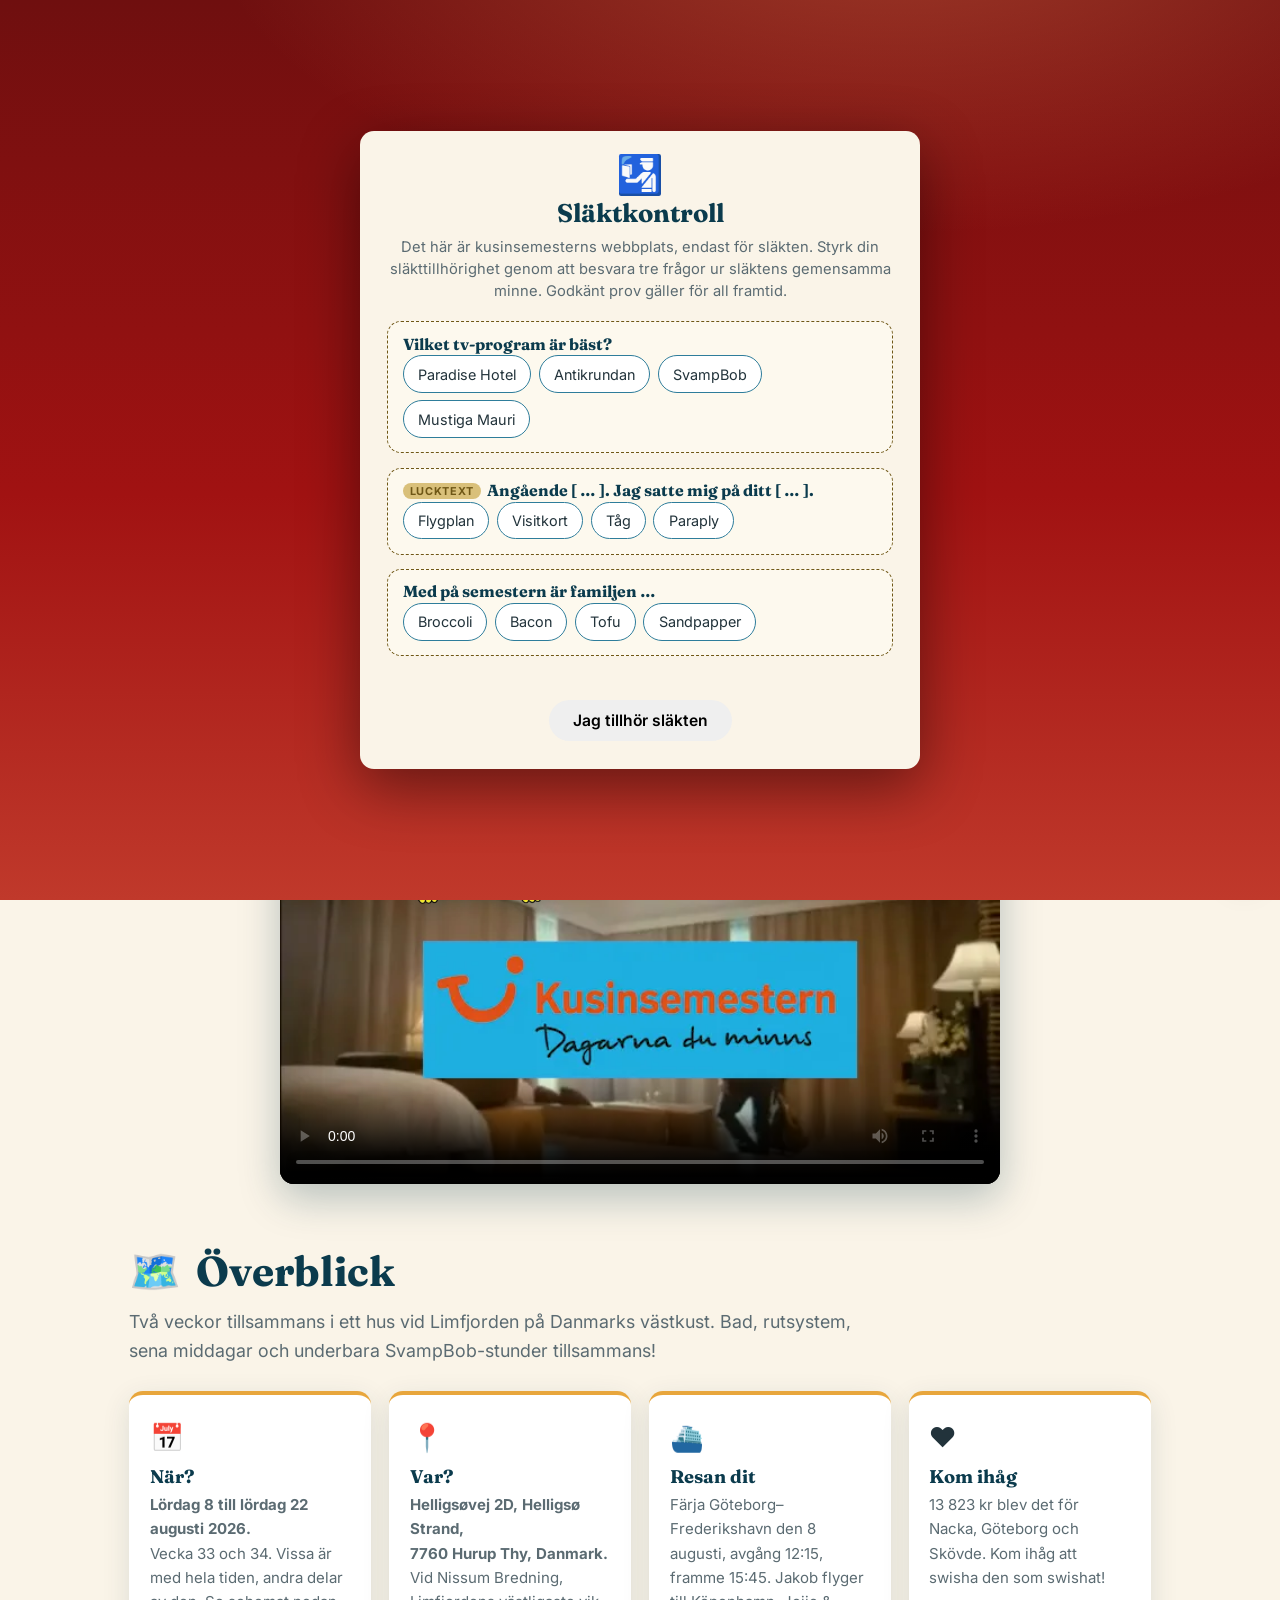
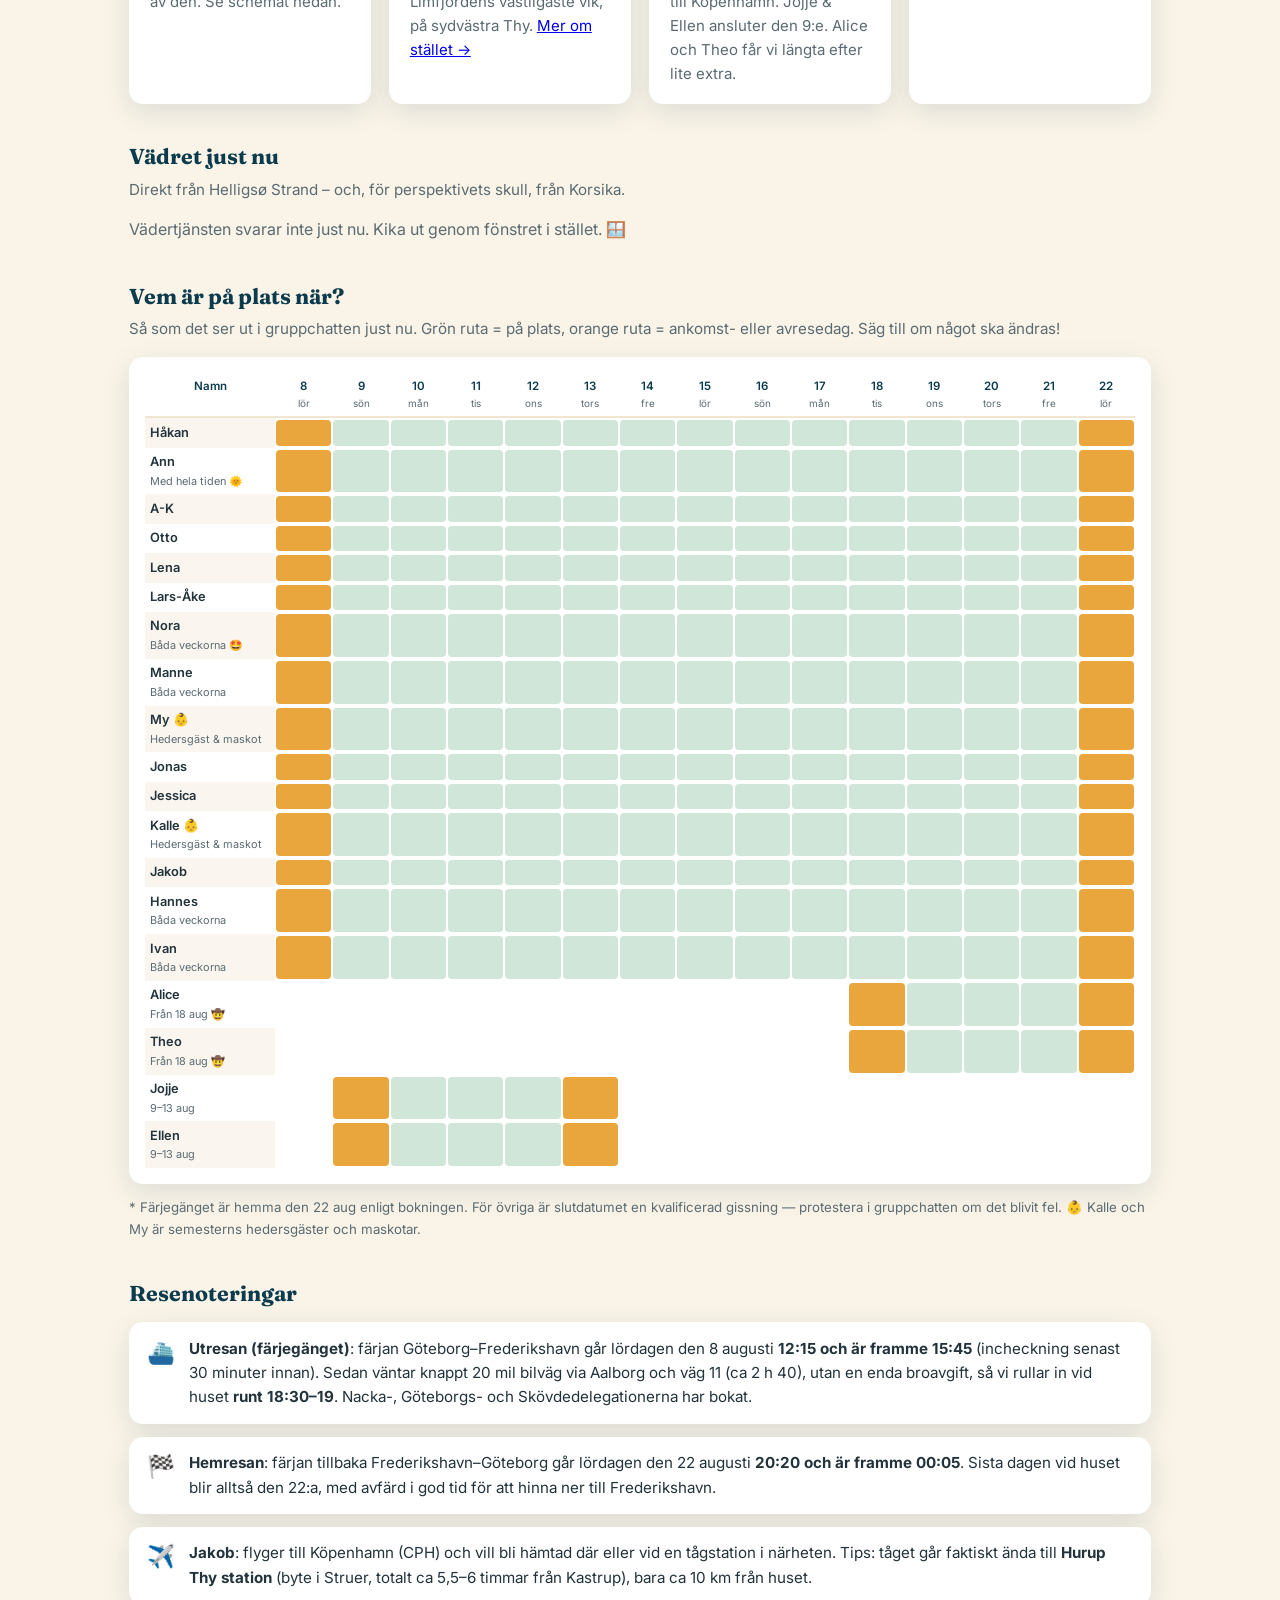
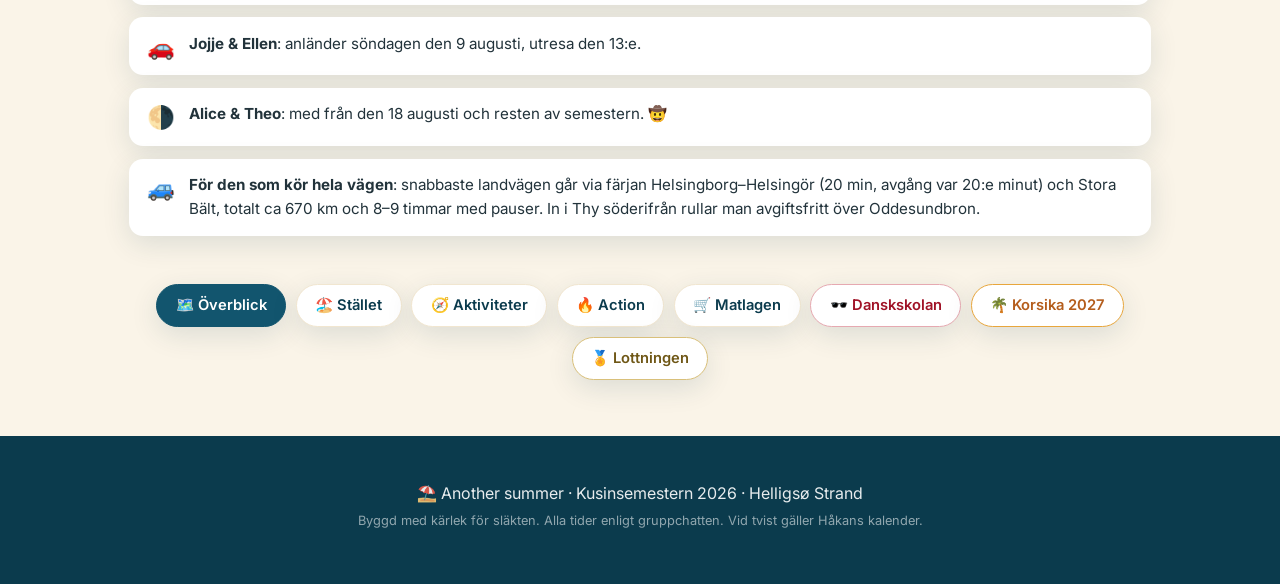
==== commit 058ea2ac: "Ta bort fotnoten under väderrutan Rutan står för sig själv nu; Drömkommissionens sol förklaras inte " ====
--- a/index.html
+++ b/index.html
@@ -99,9 +99,8 @@
       <div class="vader" id="vader" aria-live="polite">
         <p class="vader-laddar">Hämtar vädret …</p>
       </div>
-      <p class="footnote">Väderdata från Open-Meteo, uppdateras när sidan laddas.
-        Temperaturerna är äkta; Korsikas soltecken garanteras däremot av
-        Drömkommissionen (§ 7) oavsett vad meteorologerna påstår. ☀️</p>
+      <!-- Väderdatan kommer från Open-Meteo (CC BY 4.0). Krediteringen står
+           i README:n sedan fotnoten under rutan togs bort. -->
 
       <h3 class="subheading">Vem är på plats när?</h3>
       <p class="muted">Så som det ser ut i gruppchatten just nu. Grön ruta = på plats,
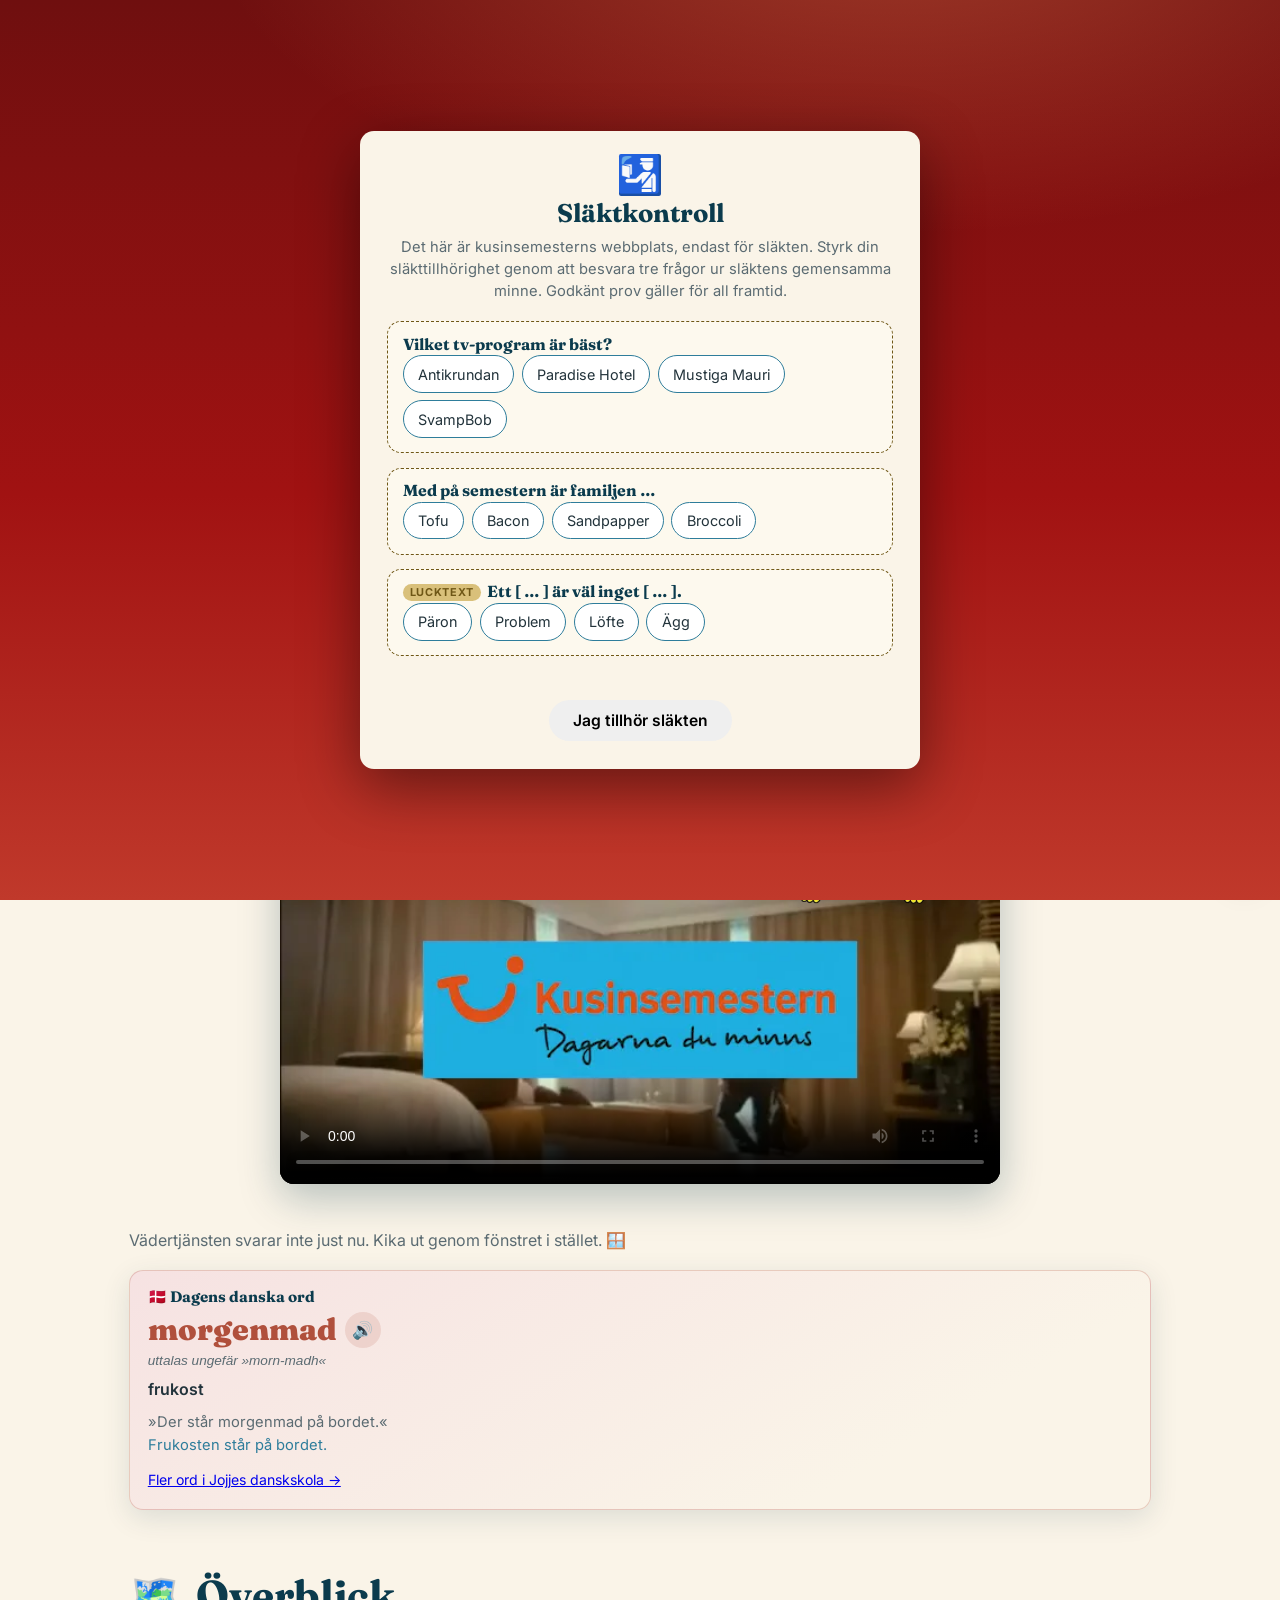
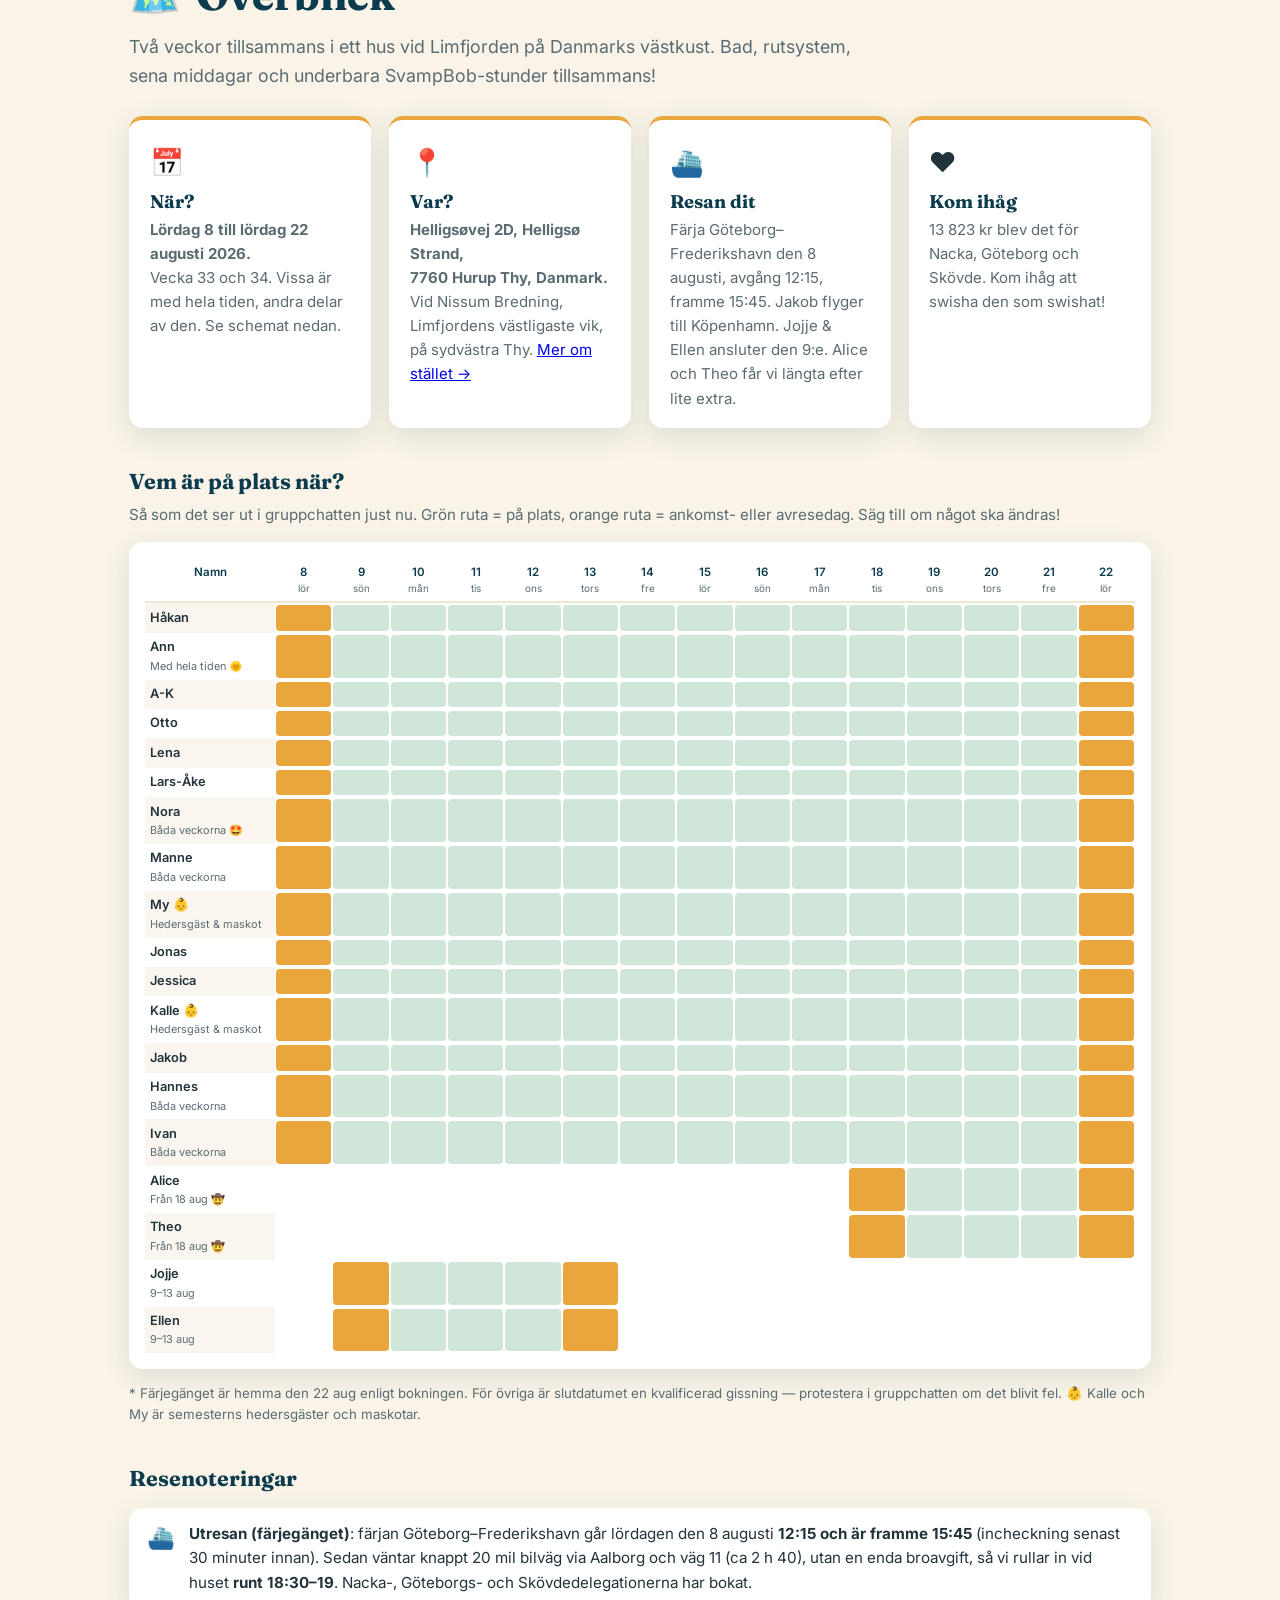
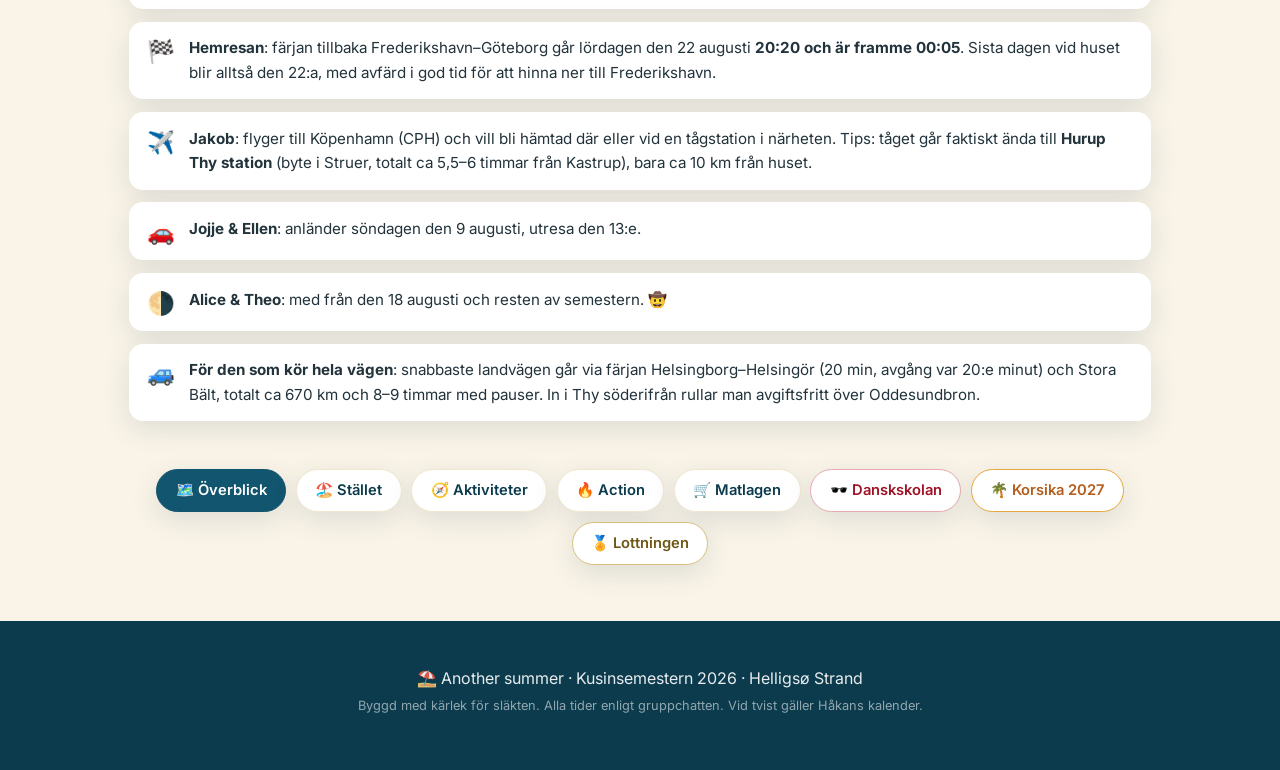
==== commit d7905567: "Vädret överst och dagens danska ord på förstasidan Väderrutan flyttas upp till direkt under filmen, " ====
--- a/index.html
+++ b/index.html
@@ -61,6 +61,15 @@
       </div>
     </section>
 
+    <!-- Väderdatan kommer från Open-Meteo (CC BY 4.0). Krediteringen står
+         i README:n sedan fotnoten under rutan togs bort. -->
+    <section class="section topp-section">
+      <div class="vader" id="vader" aria-live="polite">
+        <p class="vader-laddar">Hämtar vädret …</p>
+      </div>
+      <div class="dagens-ord" id="dagens-ord"></div>
+    </section>
+
     <section id="oversikt" class="section">
       <h2><span class="section-emoji">🗺️</span> Överblick</h2>
       <p class="lead">Två veckor tillsammans i ett hus vid Limfjorden på Danmarks västkust.
@@ -93,14 +102,6 @@
           Another summer är officiellt i rullning.</p>
         </div>
       </div>
-
-      <h3 class="subheading">Vädret just nu</h3>
-      <p class="muted">Direkt från Helligsø Strand – och, för perspektivets skull, från Korsika.</p>
-      <div class="vader" id="vader" aria-live="polite">
-        <p class="vader-laddar">Hämtar vädret …</p>
-      </div>
-      <!-- Väderdatan kommer från Open-Meteo (CC BY 4.0). Krediteringen står
-           i README:n sedan fotnoten under rutan togs bort. -->
 
       <h3 class="subheading">Vem är på plats när?</h3>
       <p class="muted">Så som det ser ut i gruppchatten just nu. Grön ruta = på plats,
--- a/style.css
+++ b/style.css
@@ -680,6 +680,66 @@
   .alice-plan.skakar { animation: none; }
 }
 
+/* ─────────────── Toppsektionen: väder och dagens ord 🌤️🇩🇰 ───────────────
+   Ligger direkt under filmen, ovanför överblicken – det första man ser. */
+.topp-section { padding-top: 1.4rem; padding-bottom: 0.4rem; }
+
+/* ─────────────── Dagens danska ord 🇩🇰 ─────────────── */
+.dagens-ord {
+  margin-top: 1rem;
+  padding: 0.9rem 1.1rem 1rem;
+  background: linear-gradient(150deg, #f6e2e2, var(--paper) 75%);
+  border: 1px solid rgba(176, 80, 60, 0.25);
+  border-radius: var(--radius);
+  box-shadow: var(--shadow);
+}
+.ord-etikett {
+  margin: 0;
+  font-family: var(--font-display);
+  font-weight: 700;
+  font-size: 0.95rem;
+  color: var(--sea-deep);
+}
+.ord-sjalva {
+  display: flex;
+  align-items: center;
+  gap: 0.5rem;
+  flex-wrap: wrap;
+  margin: 0.15rem 0 0;
+}
+.ord-ord {
+  font-family: var(--font-display);
+  font-weight: 900;
+  font-size: 1.9rem;
+  line-height: 1.1;
+  color: var(--danger);
+}
+.ord-lyssna {
+  width: 36px;
+  height: 36px;
+  border: 0;
+  border-radius: 50%;
+  background: rgba(176, 80, 60, 0.14);
+  font-size: 17px;
+  cursor: pointer;
+  flex: none;
+  transition: transform 0.12s ease, background 0.15s ease;
+}
+.ord-lyssna:hover { background: rgba(176, 80, 60, 0.28); }
+.ord-lyssna.later { animation: ord-puls 0.9s ease-in-out infinite; }
+@keyframes ord-puls {
+  0%, 100% { transform: scale(1); }
+  50% { transform: scale(1.15); }
+}
+.ord-uttal { margin: 0.1rem 0 0; color: var(--ink-soft); font-size: 0.85rem; font-style: italic; }
+.ord-betyder { margin: 0.35rem 0 0; color: var(--ink); font-weight: 600; }
+.ord-exempel { margin: 0.5rem 0 0.6rem; color: var(--ink-soft); font-size: 0.92rem; }
+.ord-sv { color: var(--sea-light); }
+.ord-lank { font-size: 0.88rem; }
+@media (prefers-reduced-motion: reduce) {
+  .ord-lyssna.later { animation: none; }
+}
+
 /* ─────────────── Vädret på plats 🌤️ ───────────────
    Helligsø stort till vänster med dagarna framåt, Korsika som ett litet
    avundsjukt vykort bredvid. På mobilen staplas de på varandra. */
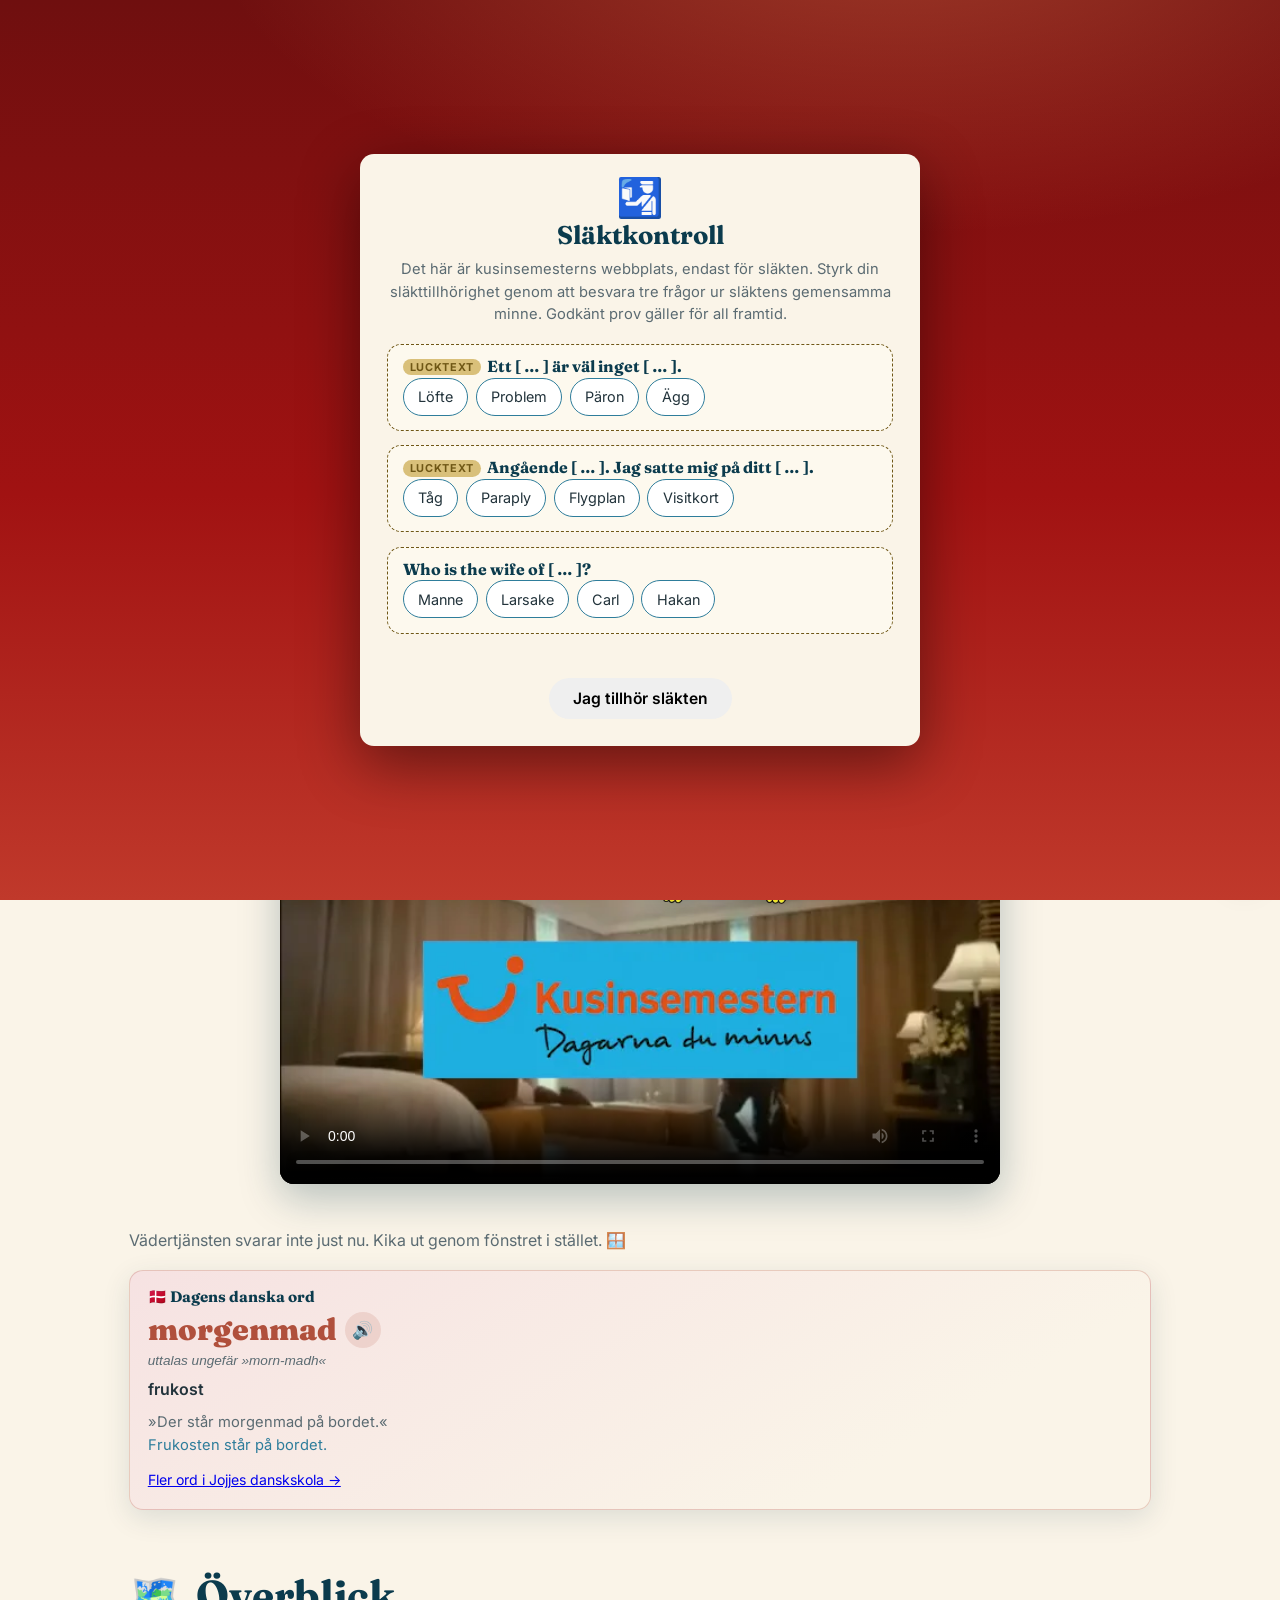
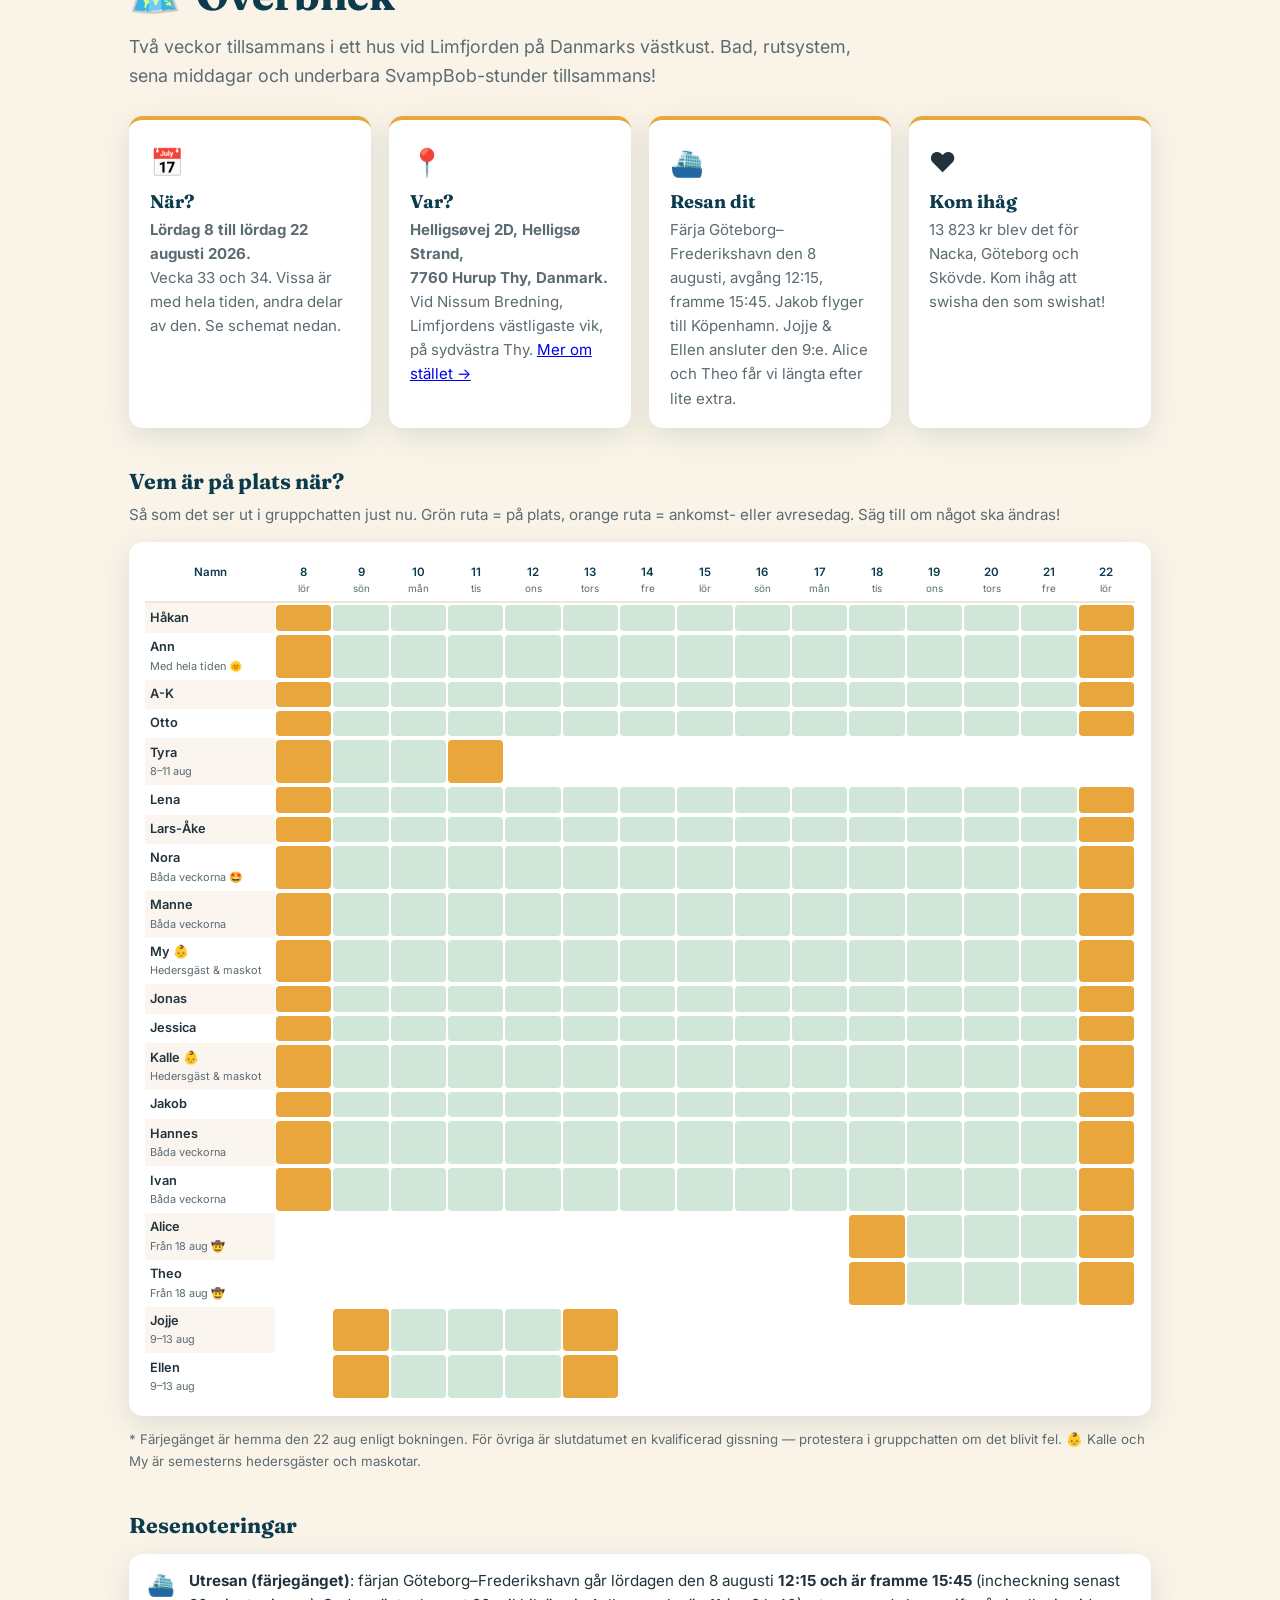
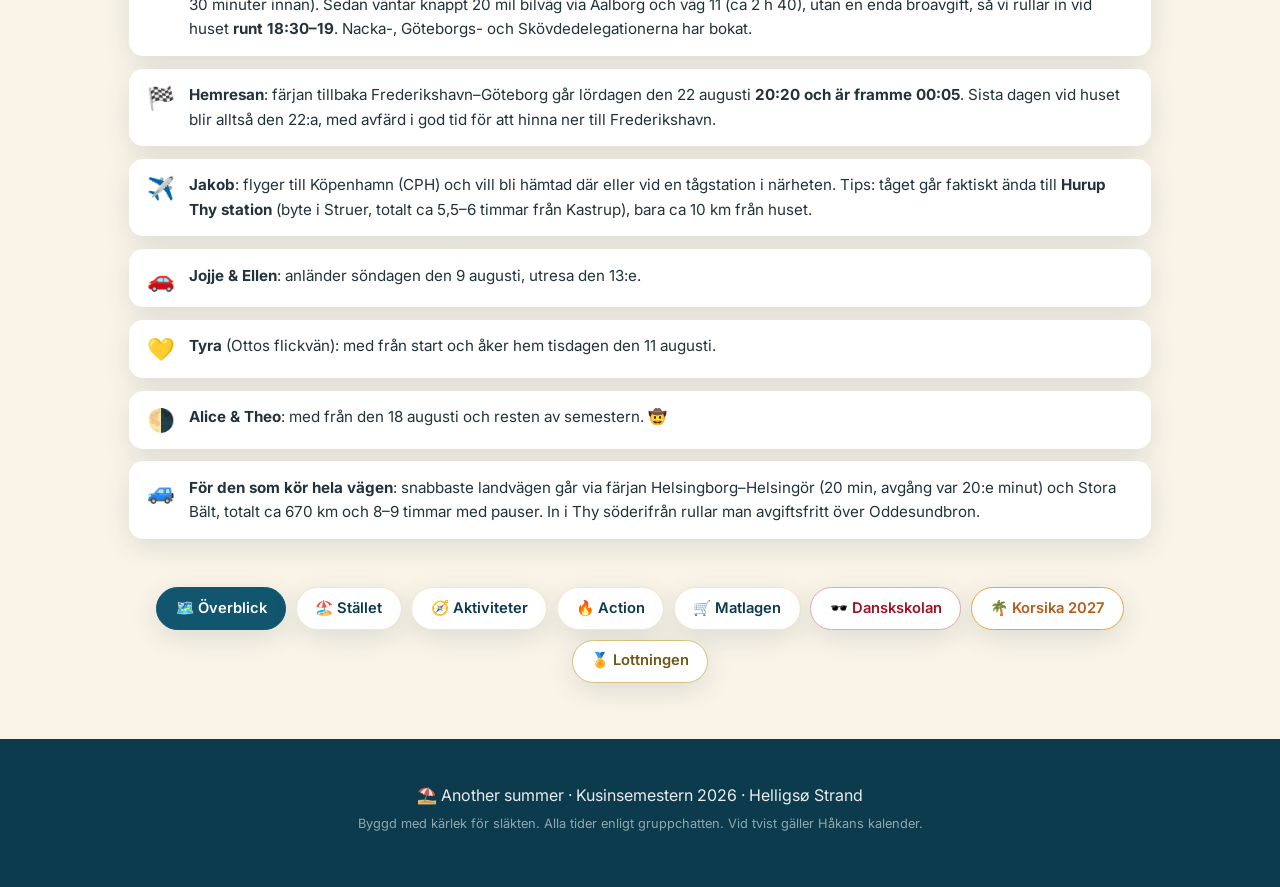
==== commit 4f2da20d: "Tyra (Ottos flickvän) är med 8–11 augusti Med från start och hem på tisdagen den 11:e. Hon står dire" ====
--- a/index.html
+++ b/index.html
@@ -131,6 +131,9 @@
           (byte i Struer, totalt ca 5,5–6 timmar från Kastrup), bara ca 10&nbsp;km från huset.</div></div>
         <div class="tnote"><span class="tnote-emoji">🚗</span>
           <div><strong>Jojje &amp; Ellen</strong>: anländer söndagen den 9 augusti, utresa den 13:e.</div></div>
+        <div class="tnote"><span class="tnote-emoji">💛</span>
+          <div><strong>Tyra</strong> (Ottos flickvän): med från start och åker hem tisdagen
+          den 11 augusti.</div></div>
         <div class="tnote"><span class="tnote-emoji">🌗</span>
           <div><strong>Alice &amp; Theo</strong>: med från den 18 augusti och resten av
           semestern. 🤠</div></div>
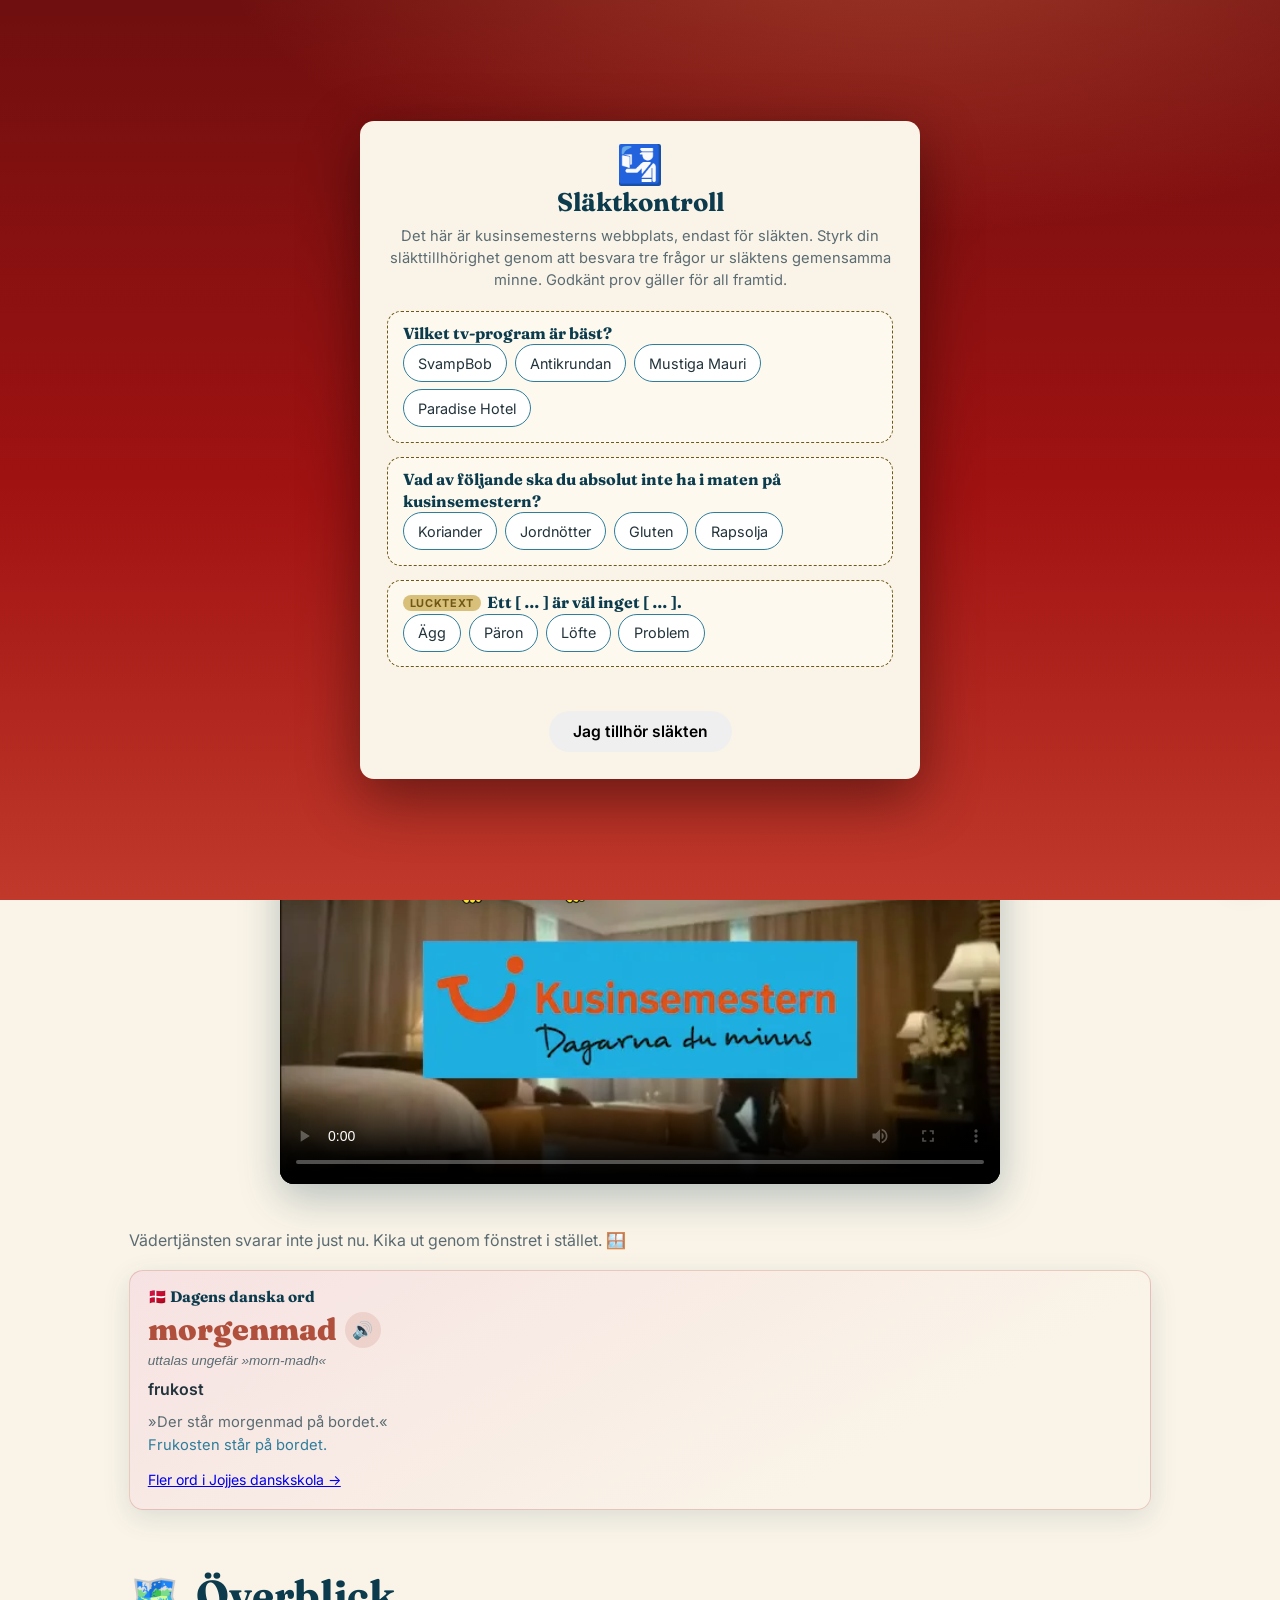
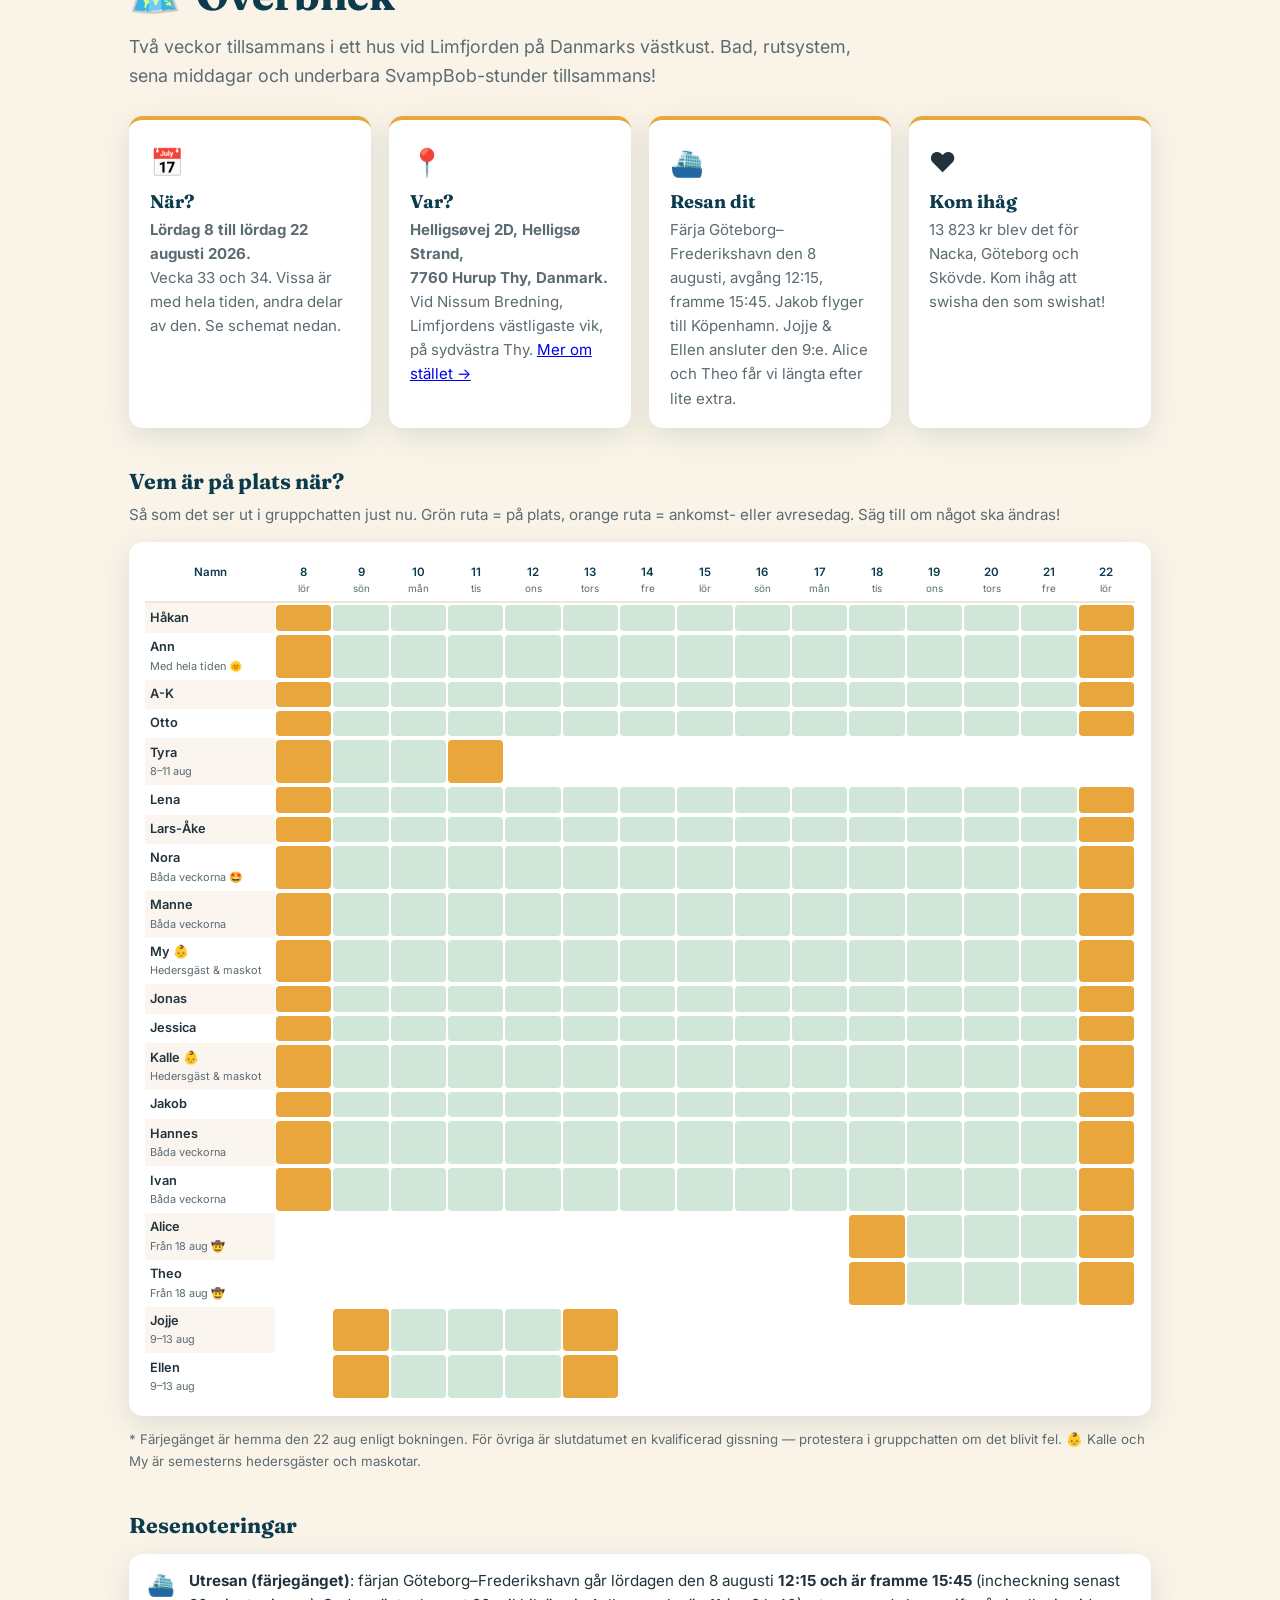
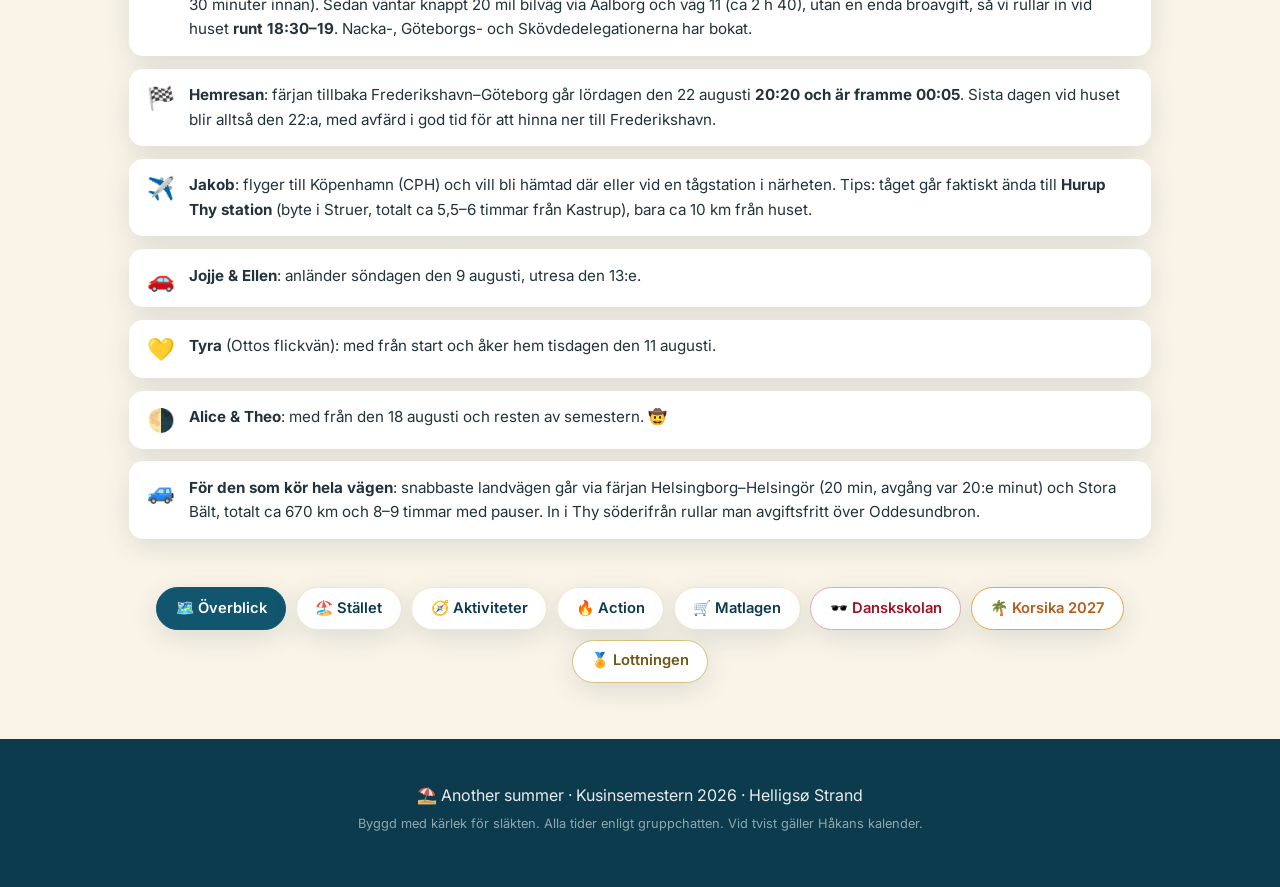
==== commit fd7695fc: "Dagens och morgondagens matlag överst på förstasidan En gyllene banner högst upp visar dagens matlag" ====
--- a/index.html
+++ b/index.html
@@ -64,6 +64,7 @@
     <!-- Väderdatan kommer från Open-Meteo (CC BY 4.0). Krediteringen står
          i README:n sedan fotnoten under rutan togs bort. -->
     <section class="section topp-section">
+      <a class="matlag-banner" id="matlag-banner" href="matlagen.html" hidden></a>
       <div class="vader" id="vader" aria-live="polite">
         <p class="vader-laddar">Hämtar vädret …</p>
       </div>
--- a/style.css
+++ b/style.css
@@ -1516,6 +1516,197 @@
 }
 
 /* ─────────────── Personalisera (redigeringsläge) ✏️ ─────────────── */
+/* ─────────────── Lottningens direktsändning 🏅📡 ───────────────
+   Scenen där dagens kockar surfar in från var sitt håll och gör high five.
+   Protokollraderna återanvänder .result-row-utseendet. */
+.lott-regler { margin: 0.6rem 0 0; padding-left: 1.2rem; }
+.lott-regler li { margin: 0.4rem 0; }
+.lott-liveband {
+  display: inline-block;
+  margin: 0.2rem 0 0.3rem;
+  background: #c62828;
+  color: #fff;
+  font-family: var(--font-display);
+  font-weight: 700;
+  font-size: 0.85rem;
+  letter-spacing: 0.06em;
+  padding: 0.25rem 0.85rem;
+  border-radius: 999px;
+  animation: lott-puls 1.6s ease-in-out infinite;
+}
+@keyframes lott-puls {
+  0%, 100% { opacity: 1; }
+  50% { opacity: 0.55; }
+}
+.lott-scen {
+  position: relative;
+  height: 250px;
+  margin: 0.9rem 0 0.5rem;
+  border-radius: var(--radius);
+  overflow: hidden;
+  background:
+    radial-gradient(ellipse 90% 40% at 50% -12%, rgba(255, 236, 170, 0.55), transparent 60%),
+    linear-gradient(180deg, #8cc9e0 0%, #2e7d9b 55%, #12556e 100%);
+  box-shadow: inset 0 -30px 40px rgba(11, 59, 77, 0.35);
+}
+.lott-scen-dag {
+  position: relative;
+  z-index: 3;
+  margin: 0.65rem 0 0;
+  text-align: center;
+  font-family: var(--font-display);
+  font-weight: 900;
+  font-size: 1.45rem;
+  color: #fff;
+  text-shadow: 0 2px 12px rgba(11, 59, 77, 0.7);
+}
+.lott-vatten { position: absolute; inset: 0; }
+.lott-surfare {
+  position: absolute;
+  bottom: 10px;
+  width: 116px;
+  height: 116px;
+  transition: left 1.05s cubic-bezier(0.3, 0.9, 0.4, 1);
+  will-change: left, transform;
+}
+.lott-kropp {
+  width: 100%;
+  height: 100%;
+  object-fit: contain;
+  filter: drop-shadow(0 3px 5px rgba(0, 0, 0, 0.3));
+}
+.lott-surfare.vand .lott-kropp { transform: scaleX(-1); }
+.lott-ansikte {
+  position: absolute;
+  top: 16.7%;
+  left: 50%;
+  width: 46%;
+  height: 46%;
+  transform: translate(-50%, -50%);
+  object-fit: contain;
+  filter: drop-shadow(0 2px 3px rgba(0, 0, 0, 0.35));
+}
+.lott-namn {
+  position: absolute;
+  left: 50%;
+  bottom: -6px;
+  transform: translateX(-50%);
+  background: rgba(255, 255, 255, 0.92);
+  color: var(--sea-deep);
+  font-family: var(--font-display);
+  font-weight: 700;
+  font-size: 0.78rem;
+  padding: 0.08rem 0.5rem;
+  border-radius: 999px;
+  white-space: nowrap;
+}
+.lott-surfare.hifajv { animation: lott-hej 0.9s cubic-bezier(0.3, 1.4, 0.5, 1); }
+.lott-surfare.vand.hifajv { animation-name: lott-hej-vand; }
+@keyframes lott-hej {
+  0% { transform: translate(0, 0) rotate(0); }
+  45% { transform: translate(16px, -32px) rotate(10deg); }
+  70% { transform: translate(6px, 4px) rotate(3deg); }
+  100% { transform: translate(0, 0) rotate(0); }
+}
+@keyframes lott-hej-vand {
+  0% { transform: translate(0, 0) rotate(0); }
+  45% { transform: translate(-16px, -32px) rotate(-10deg); }
+  70% { transform: translate(-6px, 4px) rotate(-3deg); }
+  100% { transform: translate(0, 0) rotate(0); }
+}
+.lott-smack {
+  position: absolute;
+  left: 50%;
+  top: 32%;
+  z-index: 4;
+  font-size: 58px;
+  transform: translate(-50%, -50%);
+  pointer-events: none;
+  text-shadow: 0 0 22px rgba(255, 232, 150, 0.95);
+  animation: lott-smack 0.95s ease-out forwards;
+}
+@keyframes lott-smack {
+  0% { transform: translate(-50%, -50%) scale(0.2) rotate(-25deg); opacity: 0; }
+  30% { transform: translate(-50%, -50%) scale(1.55) rotate(8deg); opacity: 1; }
+  100% { transform: translate(-50%, -50%) scale(1.1) rotate(0); opacity: 0; }
+}
+.lott-kontroll {
+  margin-top: 0.8rem;
+  padding: 0.9rem 1rem;
+  background: rgba(232, 166, 60, 0.1);
+  border: 1px dashed rgba(154, 123, 45, 0.5);
+  border-radius: 12px;
+}
+.lott-kock { white-space: nowrap; }
+.lott-mini {
+  width: 26px;
+  height: 26px;
+  object-fit: contain;
+  vertical-align: -7px;
+  margin-right: 3px;
+}
+@media (max-width: 640px) {
+  .lott-scen { height: 205px; }
+  .lott-surfare { width: 86px; height: 86px; }
+  .lott-namn { font-size: 0.68rem; }
+  .lott-smack { font-size: 44px; }
+}
+@media (prefers-reduced-motion: reduce) {
+  .lott-surfare { transition: none; }
+  .lott-surfare.hifajv, .lott-surfare.vand.hifajv { animation: none; }
+  .lott-liveband { animation: none; }
+  .lott-smack { animation-duration: 0.2s; }
+}
+
+/* Förstasidans matlagsbanner: dagens lag stort, morgondagens litet under */
+.matlag-banner {
+  display: block;
+  margin-bottom: 1rem;
+  padding: 0.9rem 1.2rem 1rem;
+  text-align: center;
+  text-decoration: none;
+  color: var(--ink);
+  background: linear-gradient(150deg, #fbe9c6, #fdf6e6 75%);
+  border: 1px solid rgba(201, 130, 30, 0.4);
+  border-radius: var(--radius);
+  box-shadow: var(--shadow);
+  transition: transform 0.12s ease, box-shadow 0.12s ease;
+}
+.matlag-banner:hover { transform: translateY(-2px); box-shadow: 0 10px 30px rgba(154, 123, 45, 0.3); }
+.mb-rubrik {
+  margin: 0;
+  font-family: var(--font-display);
+  font-weight: 700;
+  font-size: 0.95rem;
+  color: var(--gold-deep);
+  letter-spacing: 0.04em;
+  text-transform: uppercase;
+}
+.mb-lag {
+  margin: 0.35rem 0 0;
+  font-family: var(--font-display);
+  font-weight: 900;
+  font-size: 1.45rem;
+  color: var(--sea-deep);
+}
+.mb-ansikte {
+  width: 40px;
+  height: 40px;
+  object-fit: contain;
+  vertical-align: -12px;
+  margin-right: 5px;
+}
+.mb-imorgon { margin: 0.45rem 0 0; font-size: 0.92rem; color: var(--ink-soft); }
+.mb-lag .amp, .mb-imorgon .amp { margin: 0 0.4rem; }
+
+/* Matlagssidans schema: dagens matlag lyser guld */
+.result-row.matlag-idag {
+  background: linear-gradient(90deg, rgba(232, 166, 60, 0.18), rgba(232, 166, 60, 0.05));
+  border: 1px solid rgba(201, 130, 30, 0.45);
+  border-radius: 10px;
+}
+.result-row.matlag-idag .result-dow { color: var(--sun-deep); font-weight: 700; }
+
 /* ─────────────── Appen på hemskärmen 📲 ───────────────
    Diskret erbjudande nere till vänster (pennan bor till höger). Visas bara
    när installation faktiskt är möjlig, och aldrig igen efter »nej tack«. */
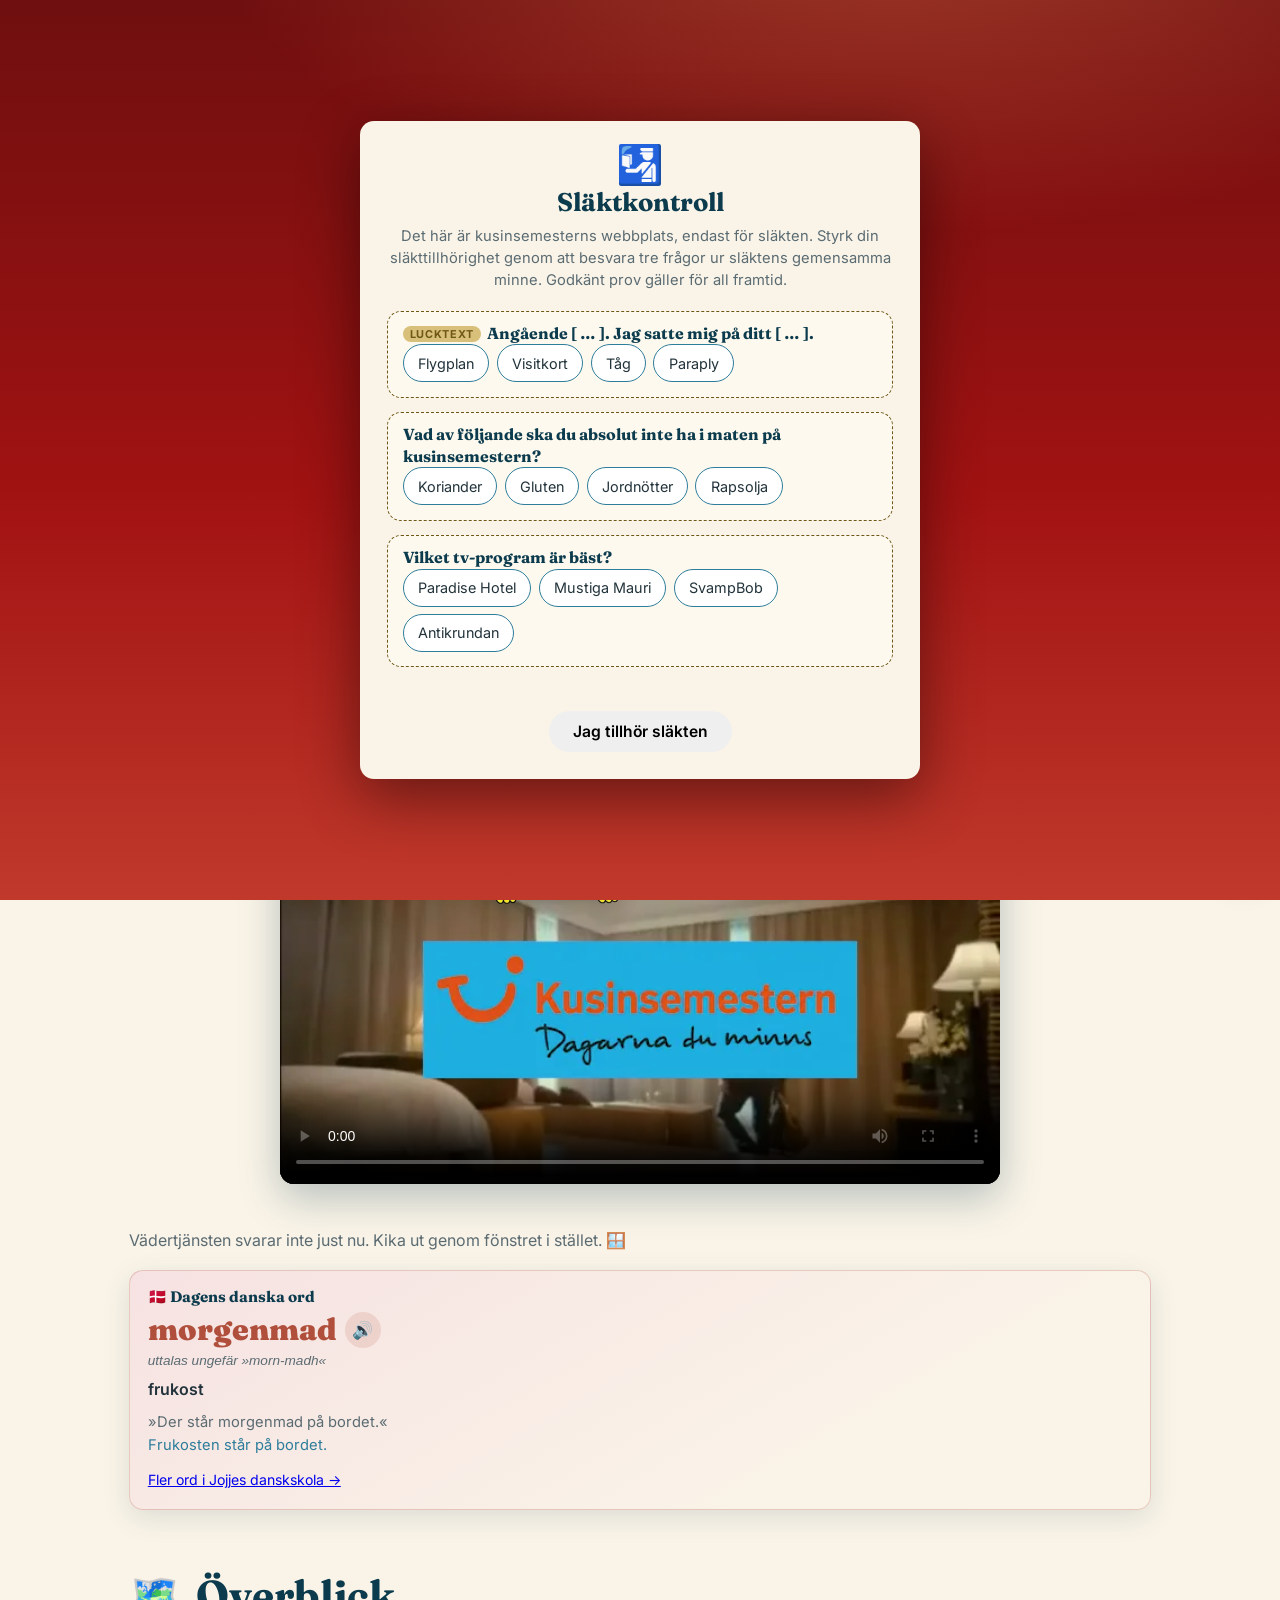
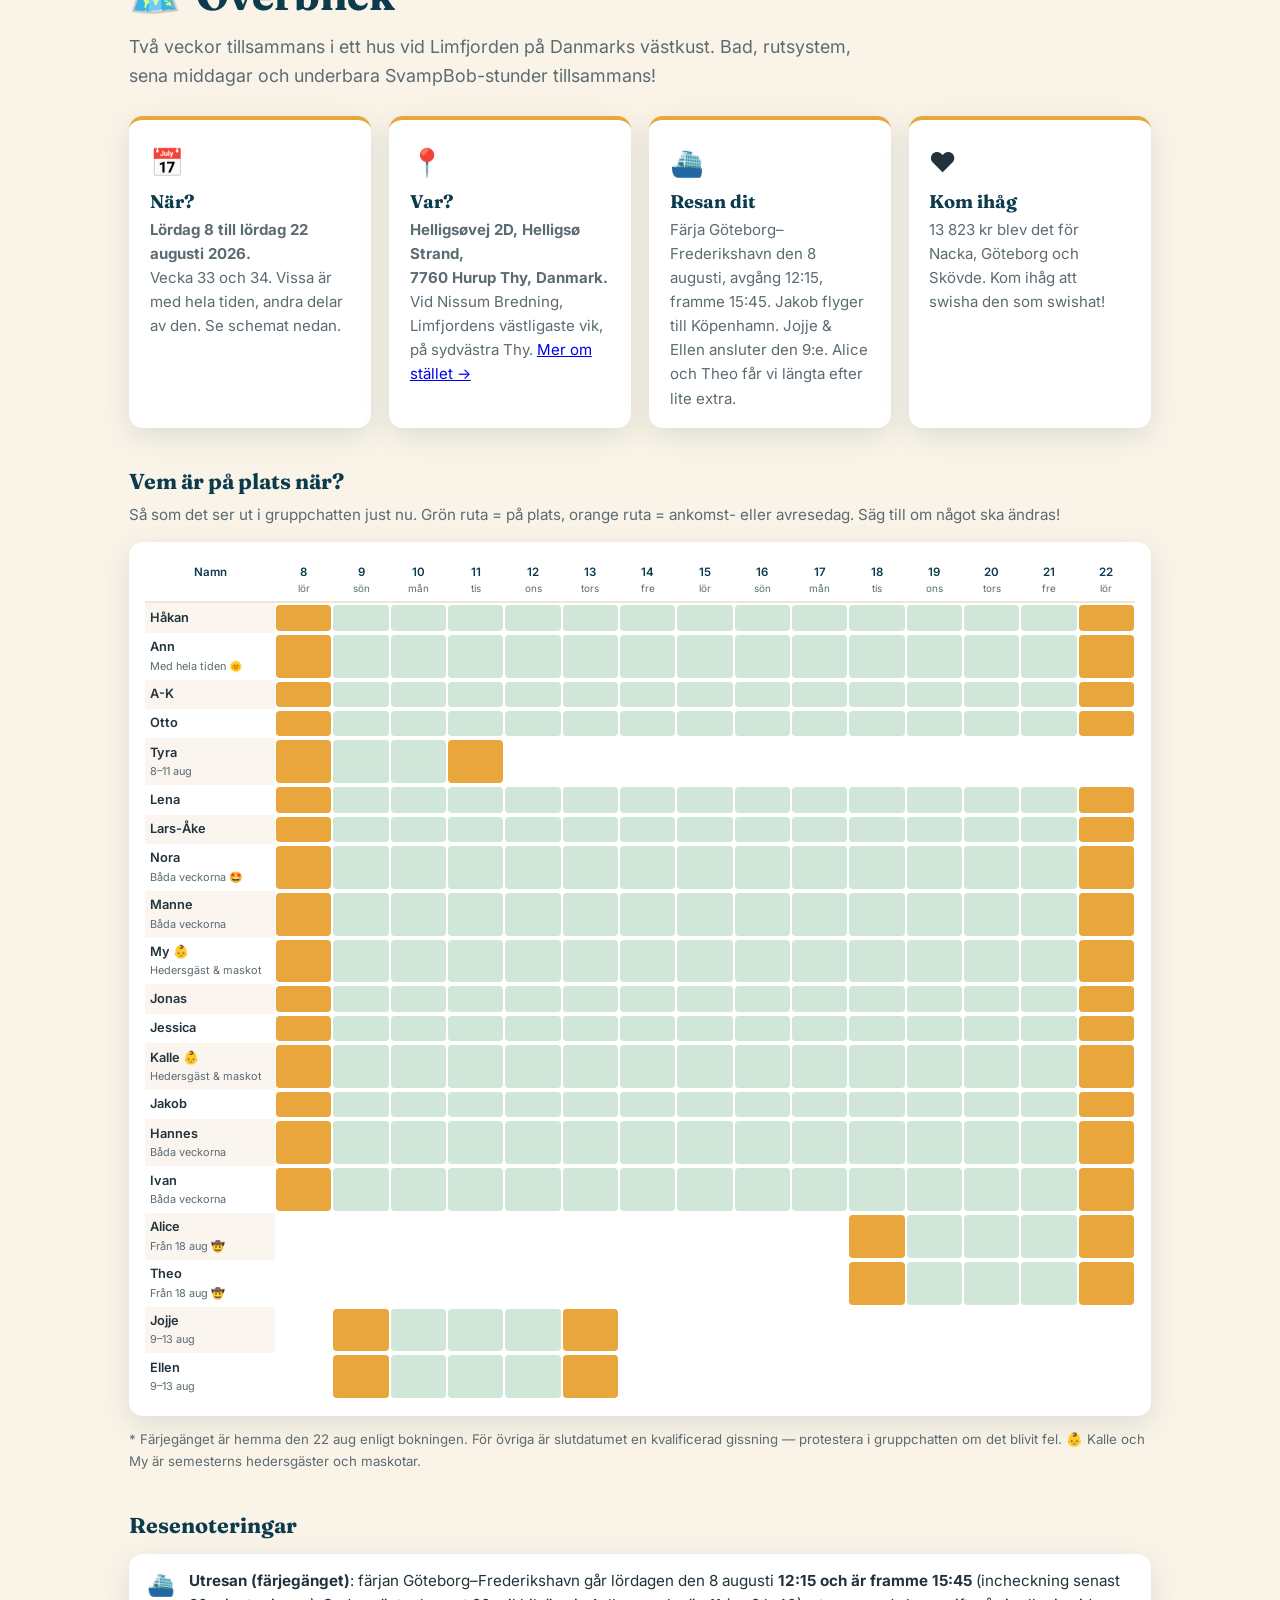
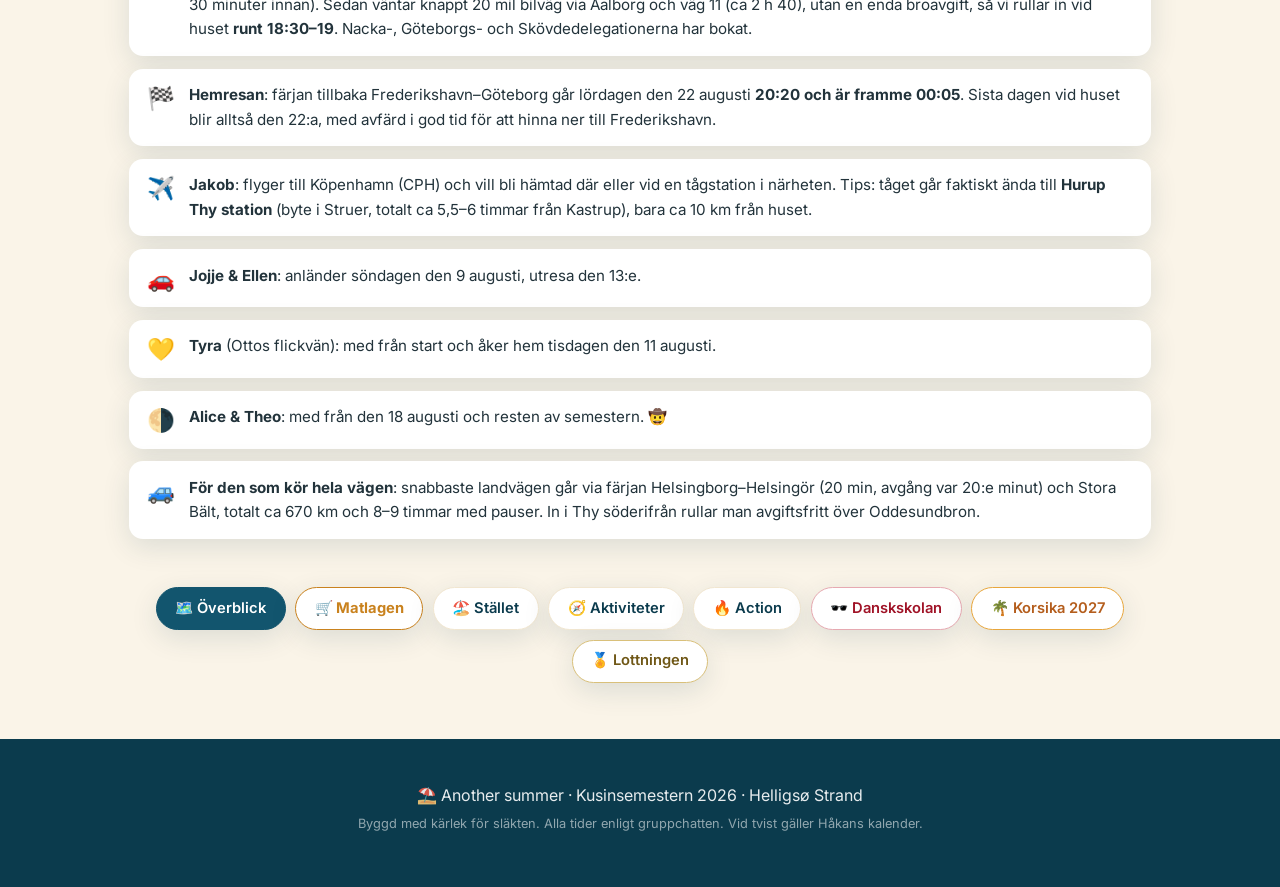
==== commit 49d14b74: "Matlagen i rampljuset: flik nr två, prestationsknapp och bredare bonuskort Matlagsfliken ligger nu s" ====
--- a/index.html
+++ b/index.html
@@ -24,10 +24,10 @@
     <a class="brand" href="index.html">⛱️ Kusinsemestern <span>2026</span></a>
     <div class="navlinks">
       <a href="index.html" aria-current="page">Överblick</a>
+      <a href="matlagen.html" class="nav-mat">Matlagen</a>
       <a href="stallet.html">Stället</a>
       <a href="aktiviteter.html">Aktiviteter</a>
       <a href="action.html">Action</a>
-      <a href="matlagen.html">Matlagen</a>
       <a href="danskskolan.html">Danskskolan</a>
       <a href="korsika.html">Korsika</a>
       <a href="lottningen.html" class="nav-lott">Lottningen</a>
@@ -65,6 +65,7 @@
          i README:n sedan fotnoten under rutan togs bort. -->
     <section class="section topp-section">
       <a class="matlag-banner" id="matlag-banner" href="matlagen.html" hidden></a>
+      <a class="matlag-prestationer" id="matlag-prestationer" href="matlagen.html#matlag-schema" hidden>📸 Se tidigare matlags prestationer</a>
       <div class="vader" id="vader" aria-live="polite">
         <p class="vader-laddar">Hämtar vädret …</p>
       </div>
@@ -146,10 +147,10 @@
 
       <nav class="section-nav" aria-label="Alla sidor">
         <a href="index.html" aria-current="page">🗺️ Överblick</a>
+        <a href="matlagen.html" class="sn-mat">🛒 Matlagen</a>
         <a href="stallet.html">🏖️ Stället</a>
         <a href="aktiviteter.html">🧭 Aktiviteter</a>
         <a href="action.html">🔥 Action</a>
-        <a href="matlagen.html">🛒 Matlagen</a>
         <a href="danskskolan.html" class="sn-dansk">🕶️ Danskskolan</a>
         <a href="korsika.html" class="sn-sun">🌴 Korsika 2027</a>
         <a href="lottningen.html" class="sn-gold">🏅 Lottningen</a>
--- a/style.css
+++ b/style.css
@@ -78,6 +78,17 @@
   background: rgba(217, 192, 122, 0.28);
   color: #f4e4b0;
 }
+/* Matlagen är het mitt under semestern – solfärgad knapp som syns direkt. */
+.navlinks a.nav-mat:not([aria-current="page"]) {
+  color: #fff;
+  background: linear-gradient(160deg, var(--sun), var(--sun-deep));
+  font-weight: 700;
+  box-shadow: 0 2px 10px rgba(201, 130, 30, 0.45);
+}
+.navlinks a.nav-mat:not([aria-current="page"]):hover {
+  background: linear-gradient(160deg, #f2b64f, var(--sun));
+  color: #fff;
+}
 
 /* ─────────────── Hero ─────────────── */
 .hero {
@@ -481,6 +492,12 @@
   border-color: var(--gold-deep);
   color: #fff;
 }
+.section-nav a.sn-mat { border-color: var(--sun-deep); color: var(--sun-deep); font-weight: 700; }
+.section-nav a.sn-mat[aria-current="page"] {
+  background: linear-gradient(135deg, var(--sun), var(--sun-deep));
+  border-color: var(--sun-deep);
+  color: #fff;
+}
 
 /* ─────────────── Sections ─────────────── */
 .section { max-width: 1060px; margin: 0 auto; padding: 3.5rem 1.2rem; }
@@ -1658,6 +1675,285 @@
   .lott-smack { animation-duration: 0.2s; }
 }
 
+/* ─────────────── Ur köket: matlagens bilder 📸 ───────────────
+   Galleriremsa under dagens rad i schemat + lyftvisning i helskärm. */
+.mat-galleri {
+  margin: 0;
+  padding: 0.65rem 1.1rem 0.95rem;
+  border-top: 1px dashed rgba(154, 123, 45, 0.4);
+}
+.mat-galleri-rubrik {
+  margin: 0 0 0.55rem;
+  font-family: var(--font-display);
+  font-weight: 700;
+  font-size: 0.92rem;
+  color: var(--gold-deep);
+}
+.mat-galleri-rutor {
+  display: grid;
+  grid-template-columns: repeat(auto-fill, minmax(130px, 1fr));
+  gap: 0.5rem;
+}
+.mat-ruta {
+  position: relative;
+  padding: 0;
+  border: 0;
+  border-radius: 10px;
+  overflow: hidden;
+  cursor: pointer;
+  background: #000;
+  aspect-ratio: 3 / 2;
+  box-shadow: 0 3px 10px rgba(11, 59, 77, 0.18);
+  transition: transform 0.12s ease, box-shadow 0.12s ease;
+}
+.mat-ruta:hover { transform: translateY(-2px) scale(1.02); box-shadow: 0 8px 20px rgba(11, 59, 77, 0.3); }
+.mat-ruta img {
+  width: 100%;
+  height: 100%;
+  object-fit: cover;
+  display: block;
+}
+.mat-ruta-kurs {
+  position: absolute;
+  left: 6px;
+  bottom: 6px;
+  padding: 0.1rem 0.5rem;
+  background: rgba(11, 59, 77, 0.78);
+  color: #fff;
+  font-family: var(--font-display);
+  font-weight: 700;
+  font-size: 0.72rem;
+  border-radius: 999px;
+}
+.mat-lyft {
+  position: fixed;
+  inset: 0;
+  z-index: 220;
+  display: flex;
+  align-items: center;
+  justify-content: center;
+  background: rgba(6, 28, 38, 0.93);
+  padding: 1rem;
+}
+.mat-lyft figure {
+  margin: 0;
+  max-width: min(1100px, 94vw);
+  text-align: center;
+}
+.mat-lyft img {
+  max-width: 100%;
+  max-height: 76vh;
+  border-radius: 12px;
+  box-shadow: 0 20px 70px rgba(0, 0, 0, 0.6);
+}
+.mat-lyft figcaption {
+  margin-top: 0.7rem;
+  color: #f2ead8;
+  font-size: 0.95rem;
+  line-height: 1.45;
+  max-width: 640px;
+  margin-left: auto;
+  margin-right: auto;
+}
+.mat-kurs {
+  display: inline-block;
+  margin-right: 0.4rem;
+  padding: 0.05rem 0.55rem;
+  background: var(--sun);
+  color: #3c2a05;
+  font-family: var(--font-display);
+  font-weight: 700;
+  font-size: 0.78rem;
+  border-radius: 999px;
+  vertical-align: 1px;
+}
+.mat-lyft-stang, .mat-lyft-pil {
+  position: absolute;
+  border: 0;
+  background: rgba(255, 255, 255, 0.14);
+  color: #fff;
+  cursor: pointer;
+  border-radius: 50%;
+  transition: background 0.15s ease;
+}
+.mat-lyft-stang:hover, .mat-lyft-pil:hover { background: rgba(255, 255, 255, 0.3); }
+.mat-lyft-stang { top: 14px; right: 14px; width: 42px; height: 42px; font-size: 18px; }
+.mat-lyft-pil {
+  top: 50%;
+  transform: translateY(-50%);
+  width: 46px;
+  height: 46px;
+  font-size: 26px;
+  line-height: 1;
+}
+.mat-lyft-bak { left: 10px; }
+.mat-lyft-fram { right: 10px; }
+@media (max-width: 640px) {
+  .mat-galleri-rutor { grid-template-columns: repeat(2, 1fr); }
+  .mat-lyft-pil { top: auto; bottom: 12px; transform: none; }
+  .mat-lyft-bak { left: 24vw; }
+  .mat-lyft-fram { right: 24vw; }
+}
+
+/* ─────────────── Dagskorten: en dag = en enhet 🗓️ ───────────────
+   Omslag, datum, kockar och taffel samlade på ett kort med guldkant.
+   Dagens kort lyser extra. */
+.dag-kort {
+  margin: 1.3rem 0;
+  background: linear-gradient(172deg, #fffdf8, var(--parchment) 78%);
+  border: 1px solid rgba(154, 123, 45, 0.3);
+  border-radius: 18px;
+  overflow: hidden;
+  box-shadow: 0 6px 26px rgba(11, 59, 77, 0.12);
+  transition: transform 0.14s ease, box-shadow 0.14s ease;
+}
+.dag-kort:hover { transform: translateY(-2px); box-shadow: 0 12px 36px rgba(11, 59, 77, 0.18); }
+.dag-kort-idag {
+  border: 2px solid var(--sun-deep);
+  box-shadow: 0 10px 34px rgba(201, 130, 30, 0.35);
+}
+.dag-kort-huvud {
+  display: flex;
+  align-items: center;
+  gap: 1rem;
+  padding: 0.7rem 1.1rem;
+}
+.dag-datum {
+  display: flex;
+  flex-direction: column;
+  align-items: center;
+  min-width: 62px;
+  padding-right: 0.9rem;
+  border-right: 1px solid rgba(11, 59, 77, 0.14);
+}
+.dag-nr {
+  font-family: var(--font-display);
+  font-weight: 900;
+  font-size: 1.8rem;
+  line-height: 1.05;
+  color: var(--sea-deep);
+}
+.dag-veckodag {
+  font-size: 0.68rem;
+  font-weight: 600;
+  letter-spacing: 0.08em;
+  text-transform: uppercase;
+  color: var(--ink-soft);
+}
+.dag-kockar {
+  display: flex;
+  align-items: center;
+  flex-wrap: wrap;
+  gap: 0.15rem;
+  font-family: var(--font-display);
+  font-weight: 700;
+  font-size: 1.05rem;
+  color: var(--sea-deep);
+}
+.dag-kockar .amp { color: var(--sun-deep); }
+.dag-idag {
+  margin-left: auto;
+  flex: none;
+  padding: 0.22rem 0.7rem;
+  background: linear-gradient(160deg, var(--sun), var(--sun-deep));
+  color: #fff;
+  font-family: var(--font-display);
+  font-weight: 700;
+  font-size: 0.74rem;
+  letter-spacing: 0.09em;
+  text-transform: uppercase;
+  border-radius: 999px;
+  box-shadow: 0 2px 8px rgba(201, 130, 30, 0.4);
+}
+/* Dagens omslagsbild: fullbredd överdel i kortet */
+.dag-omslag {
+  display: block;
+  width: 100%;
+  margin: 0;
+  padding: 0;
+  border: 0;
+  border-radius: 0;
+  overflow: hidden;
+  cursor: pointer;
+  position: relative;
+  aspect-ratio: 5 / 2;
+  background: var(--sea-deep);
+}
+.dag-omslag img {
+  width: 100%;
+  height: 100%;
+  object-fit: cover;
+  display: block;
+  transition: transform 0.35s ease;
+}
+.dag-omslag:hover img { transform: scale(1.03); }
+.dag-omslag-text {
+  position: absolute;
+  left: 0;
+  right: 0;
+  bottom: 0;
+  padding: 1.6rem 1rem 0.65rem;
+  background: linear-gradient(180deg, transparent, rgba(6, 28, 38, 0.75));
+  color: #fff;
+  font-family: var(--font-display);
+  font-weight: 700;
+  font-size: 1.02rem;
+  text-align: left;
+  text-shadow: 0 1px 6px rgba(0, 0, 0, 0.6);
+}
+@media (max-width: 640px) {
+  .dag-omslag { aspect-ratio: 16 / 10; }
+  .dag-omslag-text { font-size: 0.9rem; }
+}
+
+/* Bonusfilmer: ett litet mellanspel mellan dagskorten, med biografkänsla.
+   Neutrala klassnamn med flit – annonsblockerare gömmer »reklam«-ord. */
+.bonus-klipp {
+  margin: 1.3rem 0;
+  padding: 1rem 1.2rem 1.2rem;
+  text-align: center;
+  background: linear-gradient(165deg, #10404f, var(--sea-deep) 80%);
+  border: 1px dashed rgba(240, 200, 105, 0.55);
+  border-radius: 18px;
+  box-shadow: 0 8px 30px rgba(11, 59, 77, 0.28);
+}
+.bonus-kicker {
+  margin: 0;
+  font-family: var(--font-display);
+  font-weight: 700;
+  font-size: 0.78rem;
+  letter-spacing: 0.14em;
+  text-transform: uppercase;
+  color: var(--sun);
+}
+.bonus-rubrik {
+  margin: 0.25rem 0 0;
+  font-family: var(--font-display);
+  font-weight: 900;
+  font-size: 1.35rem;
+  color: #fff;
+}
+.bonus-text {
+  margin: 0.3rem 0 0.85rem;
+  font-size: 0.88rem;
+  color: rgba(255, 255, 255, 0.82);
+}
+.bonus-video {
+  position: relative;
+  aspect-ratio: 16 / 9;
+  border-radius: 12px;
+  overflow: hidden;
+  background: #000;
+  box-shadow: 0 4px 18px rgba(0, 0, 0, 0.35);
+}
+.bonus-video iframe {
+  position: absolute;
+  inset: 0;
+  width: 100%;
+  height: 100%;
+  border: 0;
+}
+
 /* Förstasidans matlagsbanner: dagens lag stort, morgondagens litet under */
 .matlag-banner {
   display: block;
@@ -1673,6 +1969,25 @@
   transition: transform 0.12s ease, box-shadow 0.12s ease;
 }
 .matlag-banner:hover { transform: translateY(-2px); box-shadow: 0 10px 30px rgba(154, 123, 45, 0.3); }
+/* Knappen under dagens matlag: hänger som en medalj över bannerns nederkant. */
+.matlag-prestationer {
+  position: relative;
+  z-index: 1;
+  display: block;
+  width: fit-content;
+  margin: -1.05rem auto 1.1rem;
+  padding: 0.45rem 1.1rem;
+  background: linear-gradient(160deg, var(--sun), var(--sun-deep));
+  color: #fff;
+  text-decoration: none;
+  font-family: var(--font-display);
+  font-weight: 700;
+  font-size: 0.85rem;
+  border-radius: 999px;
+  box-shadow: 0 4px 14px rgba(201, 130, 30, 0.45);
+  transition: transform 0.12s ease, box-shadow 0.12s ease;
+}
+.matlag-prestationer:hover { transform: translateY(-1px); box-shadow: 0 7px 20px rgba(201, 130, 30, 0.55); }
 .mb-rubrik {
   margin: 0;
   font-family: var(--font-display);
@@ -1698,14 +2013,6 @@
 }
 .mb-imorgon { margin: 0.45rem 0 0; font-size: 0.92rem; color: var(--ink-soft); }
 .mb-lag .amp, .mb-imorgon .amp { margin: 0 0.4rem; }
-
-/* Matlagssidans schema: dagens matlag lyser guld */
-.result-row.matlag-idag {
-  background: linear-gradient(90deg, rgba(232, 166, 60, 0.18), rgba(232, 166, 60, 0.05));
-  border: 1px solid rgba(201, 130, 30, 0.45);
-  border-radius: 10px;
-}
-.result-row.matlag-idag .result-dow { color: var(--sun-deep); font-weight: 700; }
 
 /* ─────────────── Appen på hemskärmen 📲 ───────────────
    Diskret erbjudande nere till vänster (pennan bor till höger). Visas bara
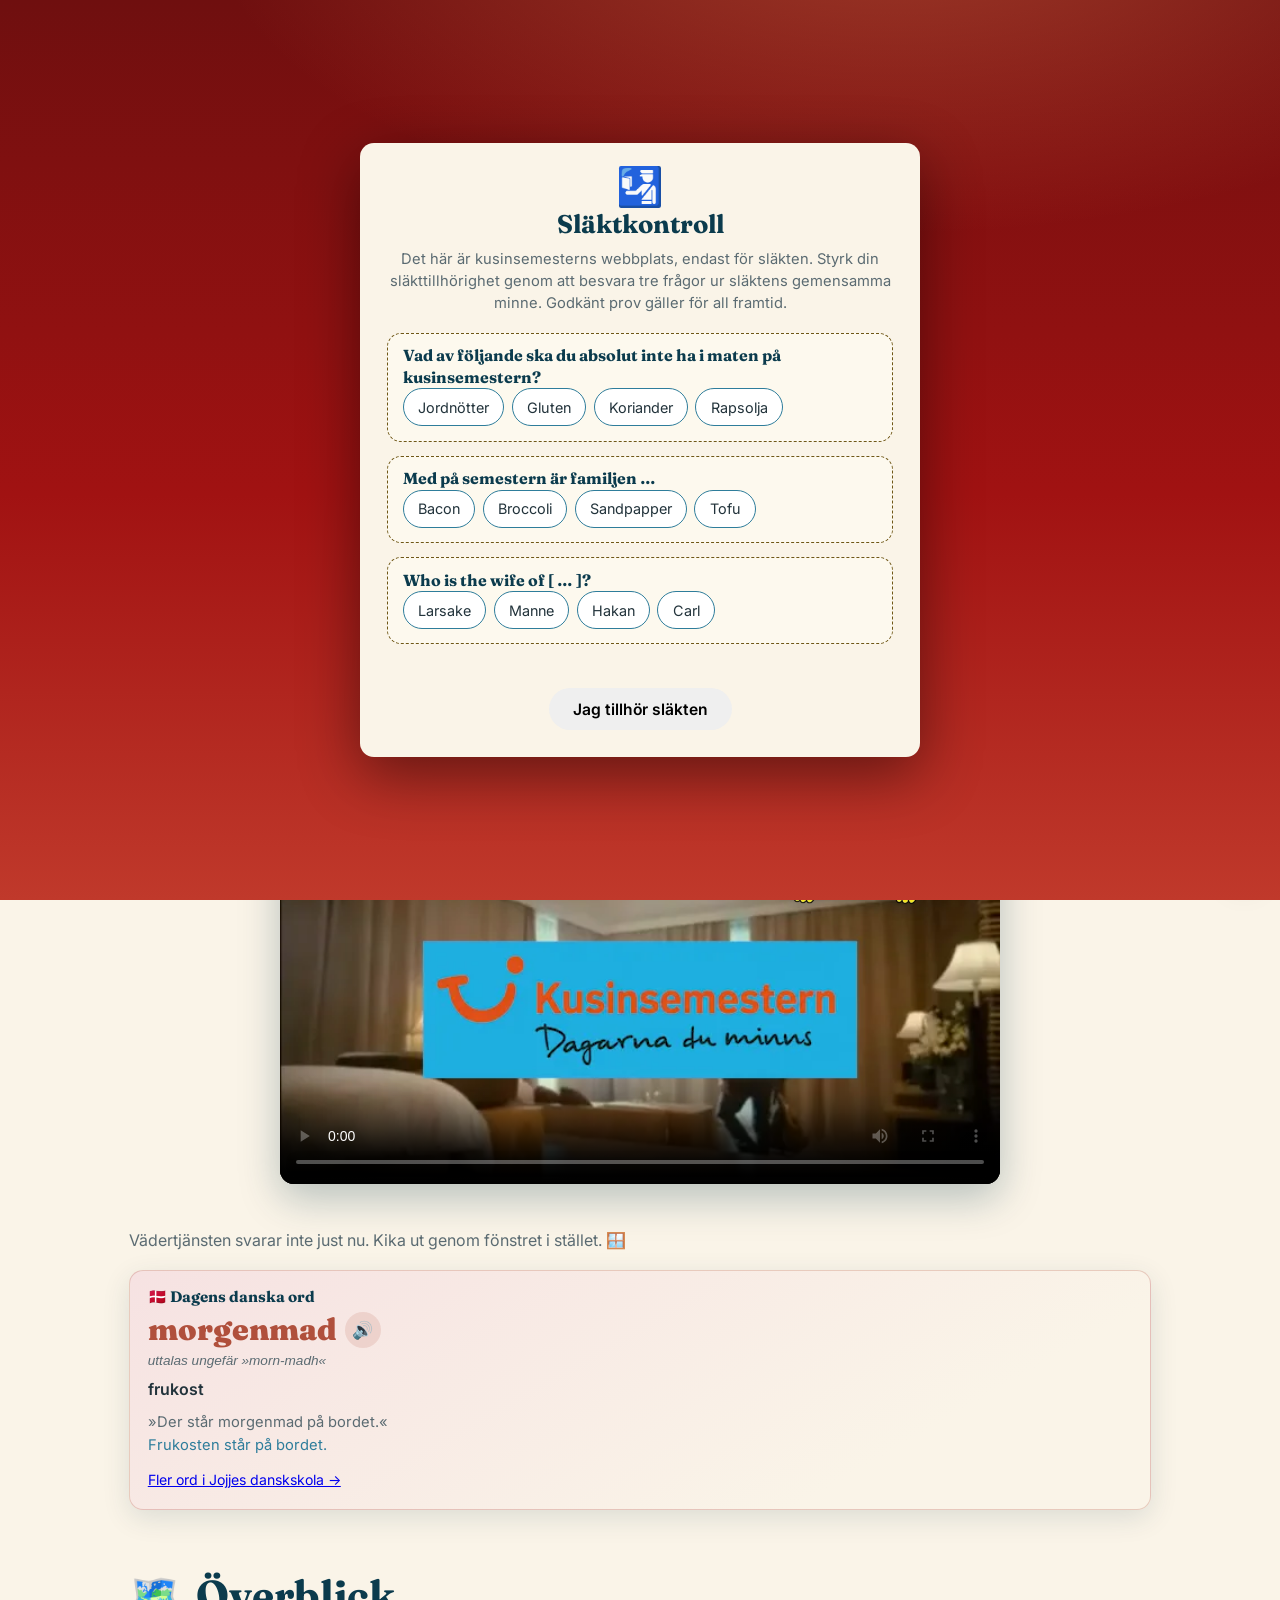
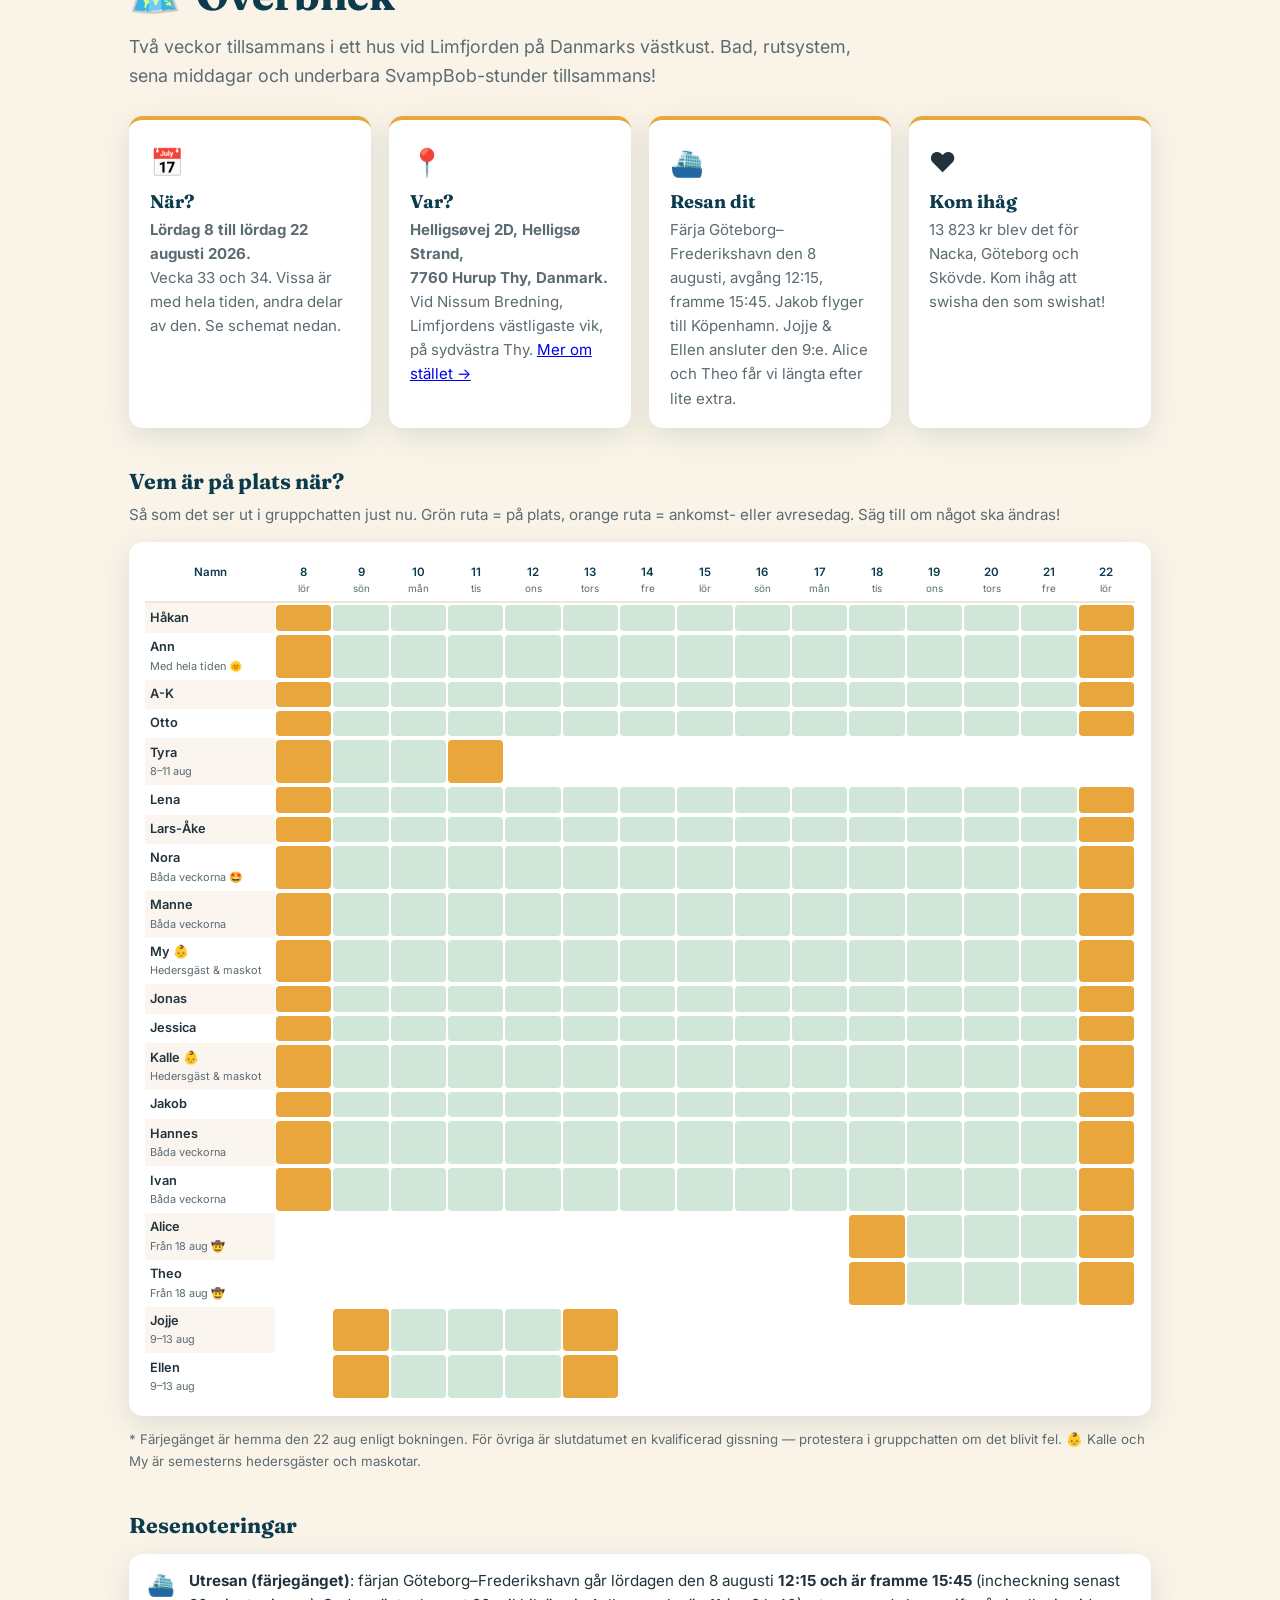
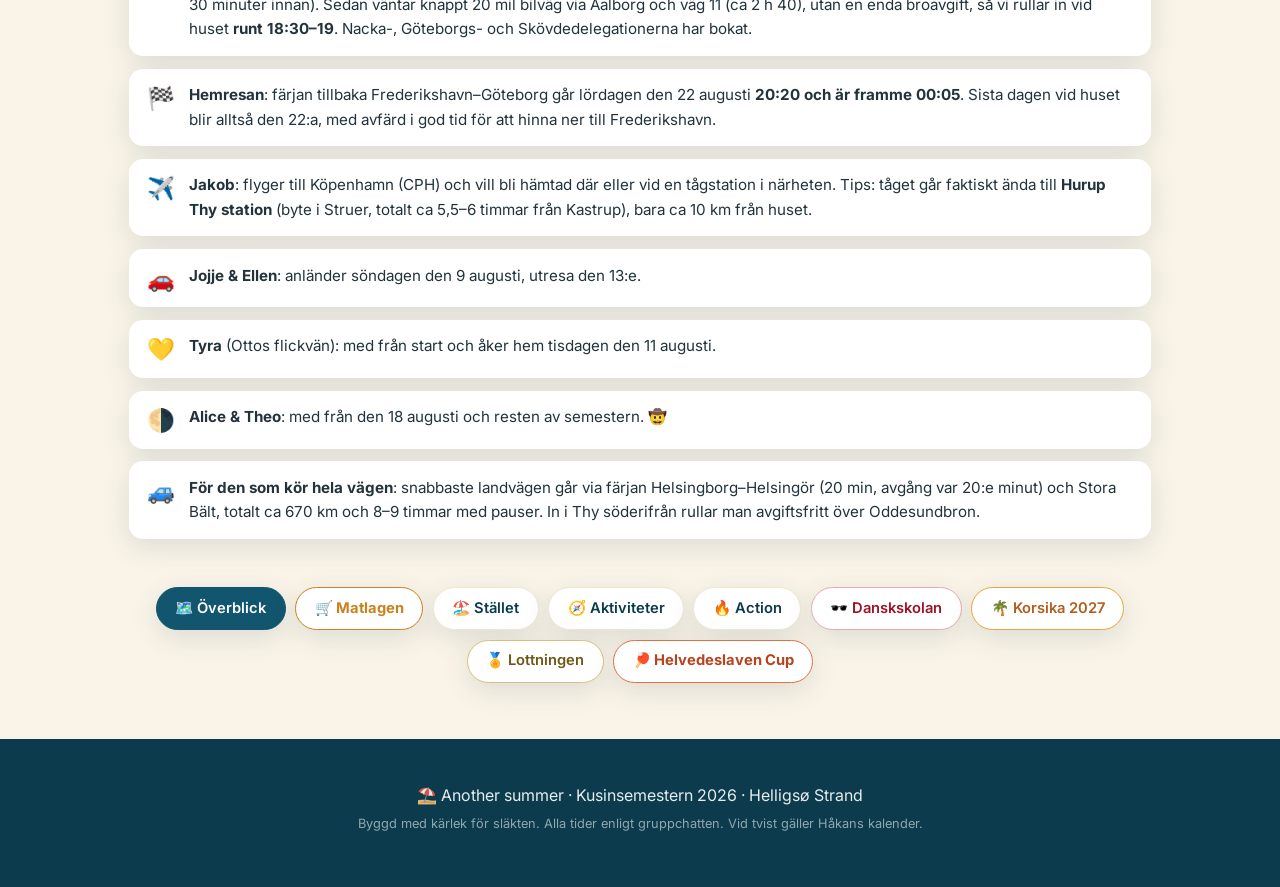
==== commit 9497736f: "Helvedeslaven Cup: pingisturneringen får en egen flik Ny sida med hela turneringen: seedningslista ö" ====
--- a/index.html
+++ b/index.html
@@ -31,6 +31,7 @@
       <a href="danskskolan.html">Danskskolan</a>
       <a href="korsika.html">Korsika</a>
       <a href="lottningen.html" class="nav-lott">Lottningen</a>
+      <a href="cupen.html" class="nav-cup">Cupen</a>
     </div>
   </nav>
 
@@ -154,6 +155,7 @@
         <a href="danskskolan.html" class="sn-dansk">🕶️ Danskskolan</a>
         <a href="korsika.html" class="sn-sun">🌴 Korsika 2027</a>
         <a href="lottningen.html" class="sn-gold">🏅 Lottningen</a>
+        <a href="cupen.html" class="sn-cup">🏓 Helvedeslaven Cup</a>
       </nav>
     </section>
 
--- a/style.css
+++ b/style.css
@@ -78,6 +78,17 @@
   background: rgba(217, 192, 122, 0.28);
   color: #f4e4b0;
 }
+/* Cupen: eldig knapp i larvens tecken. */
+.navlinks a.nav-cup:not([aria-current="page"]) {
+  color: #ffb38a;
+  background: rgba(224, 99, 46, 0.16);
+  box-shadow: inset 0 0 0 1px rgba(224, 119, 66, 0.55);
+  font-weight: 700;
+}
+.navlinks a.nav-cup:not([aria-current="page"]):hover {
+  background: rgba(224, 99, 46, 0.32);
+  color: #ffd0b0;
+}
 /* Matlagen är het mitt under semestern – solfärgad knapp som syns direkt. */
 .navlinks a.nav-mat:not([aria-current="page"]) {
   color: #fff;
@@ -497,6 +508,218 @@
   background: linear-gradient(135deg, var(--sun), var(--sun-deep));
   border-color: var(--sun-deep);
   color: #fff;
+}
+.section-nav a.sn-cup { border-color: #e07040; color: #b8431f; font-weight: 700; }
+.section-nav a.sn-cup[aria-current="page"] {
+  background: linear-gradient(135deg, #e0632e, #a83a18);
+  border-color: #a83a18;
+  color: #fff;
+}
+
+/* ─────────────── Helvedeslaven Cup 🐛🔥🏓 ─────────────── */
+.cup-header {
+  background:
+    radial-gradient(ellipse 70% 60% at 20% -10%, rgba(230, 76, 26, 0.5), transparent 62%),
+    radial-gradient(ellipse 55% 45% at 85% 4%, rgba(255, 170, 40, 0.32), transparent 65%),
+    linear-gradient(180deg, #1c0d0d 0%, #3a151c 55%, #58212b 100%);
+}
+.cup-deko { position: absolute; opacity: 0.75; text-shadow: 0 2px 10px rgba(0, 0, 0, 0.4); }
+
+/* Seedningslistan */
+.cup-seedning {
+  list-style: none;
+  margin: 1.2rem 0 0;
+  padding: 0;
+  display: grid;
+  grid-template-columns: repeat(auto-fill, minmax(340px, 1fr));
+  gap: 0.5rem 1rem;
+}
+.cup-seed {
+  display: flex;
+  align-items: center;
+  gap: 0.55rem;
+  padding: 0.45rem 0.7rem;
+  background: #fff;
+  border: 1px solid var(--paper-deep);
+  border-radius: 12px;
+}
+.cup-seed-nr {
+  flex: none;
+  width: 1.7rem;
+  height: 1.7rem;
+  display: grid;
+  place-items: center;
+  background: linear-gradient(160deg, #e0632e, #a83a18);
+  color: #fff;
+  font-family: var(--font-display);
+  font-weight: 900;
+  font-size: 0.85rem;
+  border-radius: 50%;
+}
+.cup-seed-ansikte { flex: none; width: 30px; height: 30px; border-radius: 50%; object-fit: cover; }
+.cup-seed-namn { font-family: var(--font-display); font-weight: 700; color: var(--sea-deep); white-space: nowrap; }
+.cup-seed-motiv { font-size: 0.8rem; color: var(--ink-soft); line-height: 1.25; }
+.cup-sena {
+  margin-top: 1rem;
+  padding: 0.8rem 1.1rem;
+  background: linear-gradient(150deg, #fdeee2, #fdf6ee 75%);
+  border: 1px dashed rgba(224, 112, 64, 0.6);
+  border-radius: var(--radius);
+}
+.cup-sena-rubrik {
+  margin: 0 0 0.25rem;
+  font-family: var(--font-display);
+  font-weight: 700;
+  font-size: 0.85rem;
+  letter-spacing: 0.06em;
+  text-transform: uppercase;
+  color: #b8431f;
+}
+.cup-sena-text { margin: 0; font-size: 0.95rem; }
+
+/* Gruppkorten med spelschema */
+.cup-grupper {
+  display: grid;
+  grid-template-columns: repeat(auto-fit, minmax(280px, 1fr));
+  gap: 1rem;
+  margin-top: 1.2rem;
+}
+.cup-grupp {
+  background: linear-gradient(172deg, #fffdf8, var(--parchment) 78%);
+  border: 1px solid rgba(154, 123, 45, 0.3);
+  border-radius: 16px;
+  padding: 1rem 1.1rem;
+  box-shadow: 0 6px 22px rgba(11, 59, 77, 0.1);
+}
+.cup-grupp h3 {
+  margin: 0 0 0.6rem;
+  font-family: var(--font-display);
+  font-weight: 900;
+  color: #a83a18;
+}
+.cup-medlemmar { display: flex; flex-wrap: wrap; gap: 0.4rem 0.9rem; margin-bottom: 0.7rem; }
+.cup-medlem {
+  display: inline-flex;
+  align-items: center;
+  gap: 0.35rem;
+  font-family: var(--font-display);
+  font-weight: 700;
+  font-size: 0.95rem;
+  color: var(--sea-deep);
+}
+.cup-medlem-ansikte { width: 26px; height: 26px; border-radius: 50%; object-fit: cover; }
+.cup-medlem-seed { font: 600 0.68rem var(--font-body); color: var(--ink-soft); }
+.cup-omgang { border-top: 1px dashed rgba(154, 123, 45, 0.4); padding: 0.5rem 0 0.2rem; }
+.cup-omgang-rubrik {
+  margin: 0 0 0.15rem;
+  font-size: 0.72rem;
+  font-weight: 700;
+  letter-spacing: 0.08em;
+  text-transform: uppercase;
+  color: var(--ink-soft);
+}
+.cup-vila { text-transform: none; letter-spacing: 0; font-weight: 600; }
+.cup-match-rad {
+  display: flex;
+  align-items: baseline;
+  gap: 0.5rem;
+  margin: 0.15rem 0;
+  font-size: 0.93rem;
+}
+.cup-match-par { font-weight: 600; }
+.cup-felhand {
+  flex: none;
+  font-size: 0.72rem;
+  font-weight: 700;
+  color: #b8431f;
+  background: rgba(224, 112, 64, 0.14);
+  border: 1px solid rgba(224, 112, 64, 0.45);
+  border-radius: 999px;
+  padding: 0.05rem 0.5rem;
+  white-space: nowrap;
+}
+.cup-resultat { flex: 1; min-width: 2.2rem; border-bottom: 2px dotted rgba(11, 59, 77, 0.35); }
+
+/* Slutspelsträdet: tre kolumner där paren binds ihop med linjer. */
+.cup-trad { min-width: 760px; padding: 0.5rem 0.2rem 1rem; }
+.cup-kolumner { display: flex; gap: 44px; }
+.cup-kolumn { flex: 1; display: flex; flex-direction: column; }
+.cup-kolumn-rubrik {
+  margin: 0 0 0.6rem;
+  text-align: center;
+  font-family: var(--font-display);
+  font-weight: 900;
+  font-size: 1rem;
+  color: #a83a18;
+}
+.cup-kolumn > .cup-par { flex: 1; display: flex; flex-direction: column; justify-content: space-around; position: relative; }
+.cup-match {
+  position: relative;
+  background: #fff;
+  border: 1px solid rgba(168, 58, 24, 0.35);
+  border-radius: 12px;
+  padding: 0.45rem 0.6rem 0.55rem;
+  margin: 0.45rem 0;
+  box-shadow: 0 4px 14px rgba(11, 59, 77, 0.08);
+}
+.cup-match-nr {
+  margin: 0 0 0.25rem;
+  font-size: 0.68rem;
+  font-weight: 700;
+  letter-spacing: 0.09em;
+  text-transform: uppercase;
+  color: #b8431f;
+}
+.cup-slot {
+  display: flex;
+  align-items: center;
+  gap: 0.4rem;
+  padding: 0.28rem 0.4rem;
+  border-radius: 8px;
+  background: var(--paper);
+  margin-top: 0.25rem;
+  min-height: 2rem;
+}
+.cup-slot-klar { background: linear-gradient(150deg, #fdeadd, #fdf4ea); border: 1px solid rgba(224, 112, 64, 0.45); }
+.cup-slot-ansikte { width: 26px; height: 26px; border-radius: 50%; object-fit: cover; }
+.cup-slot-namn { font-family: var(--font-display); font-weight: 700; font-size: 0.9rem; color: var(--sea-deep); }
+.cup-slot-not { margin-left: auto; font-size: 0.68rem; color: #b8431f; font-weight: 600; white-space: nowrap; }
+/* Kopplingslinjerna: stub ut ur varje match, och en vertikal brygga per par. */
+.cup-kolumn:not(:last-child) .cup-match::after {
+  content: '';
+  position: absolute;
+  right: -22px;
+  top: 50%;
+  width: 22px;
+  border-top: 2px solid rgba(168, 58, 24, 0.4);
+}
+.cup-kolumn:not(:last-child) .cup-par::after {
+  content: '';
+  position: absolute;
+  right: -22px;
+  top: 25%;
+  height: 50%;
+  border-right: 2px solid rgba(168, 58, 24, 0.4);
+}
+.cup-kolumn:not(:last-child) .cup-par::before {
+  content: '';
+  position: absolute;
+  right: -44px;
+  top: 50%;
+  width: 22px;
+  border-top: 2px solid rgba(168, 58, 24, 0.4);
+}
+.cup-pokal {
+  margin: 0.8rem 0 0;
+  text-align: center;
+  font-size: 2.2rem;
+  line-height: 1.1;
+}
+.cup-pokal span {
+  display: inline-block;
+  font: 900 0.95rem var(--font-display);
+  color: #a83a18;
+  letter-spacing: 0.04em;
 }
 
 /* ─────────────── Sections ─────────────── */
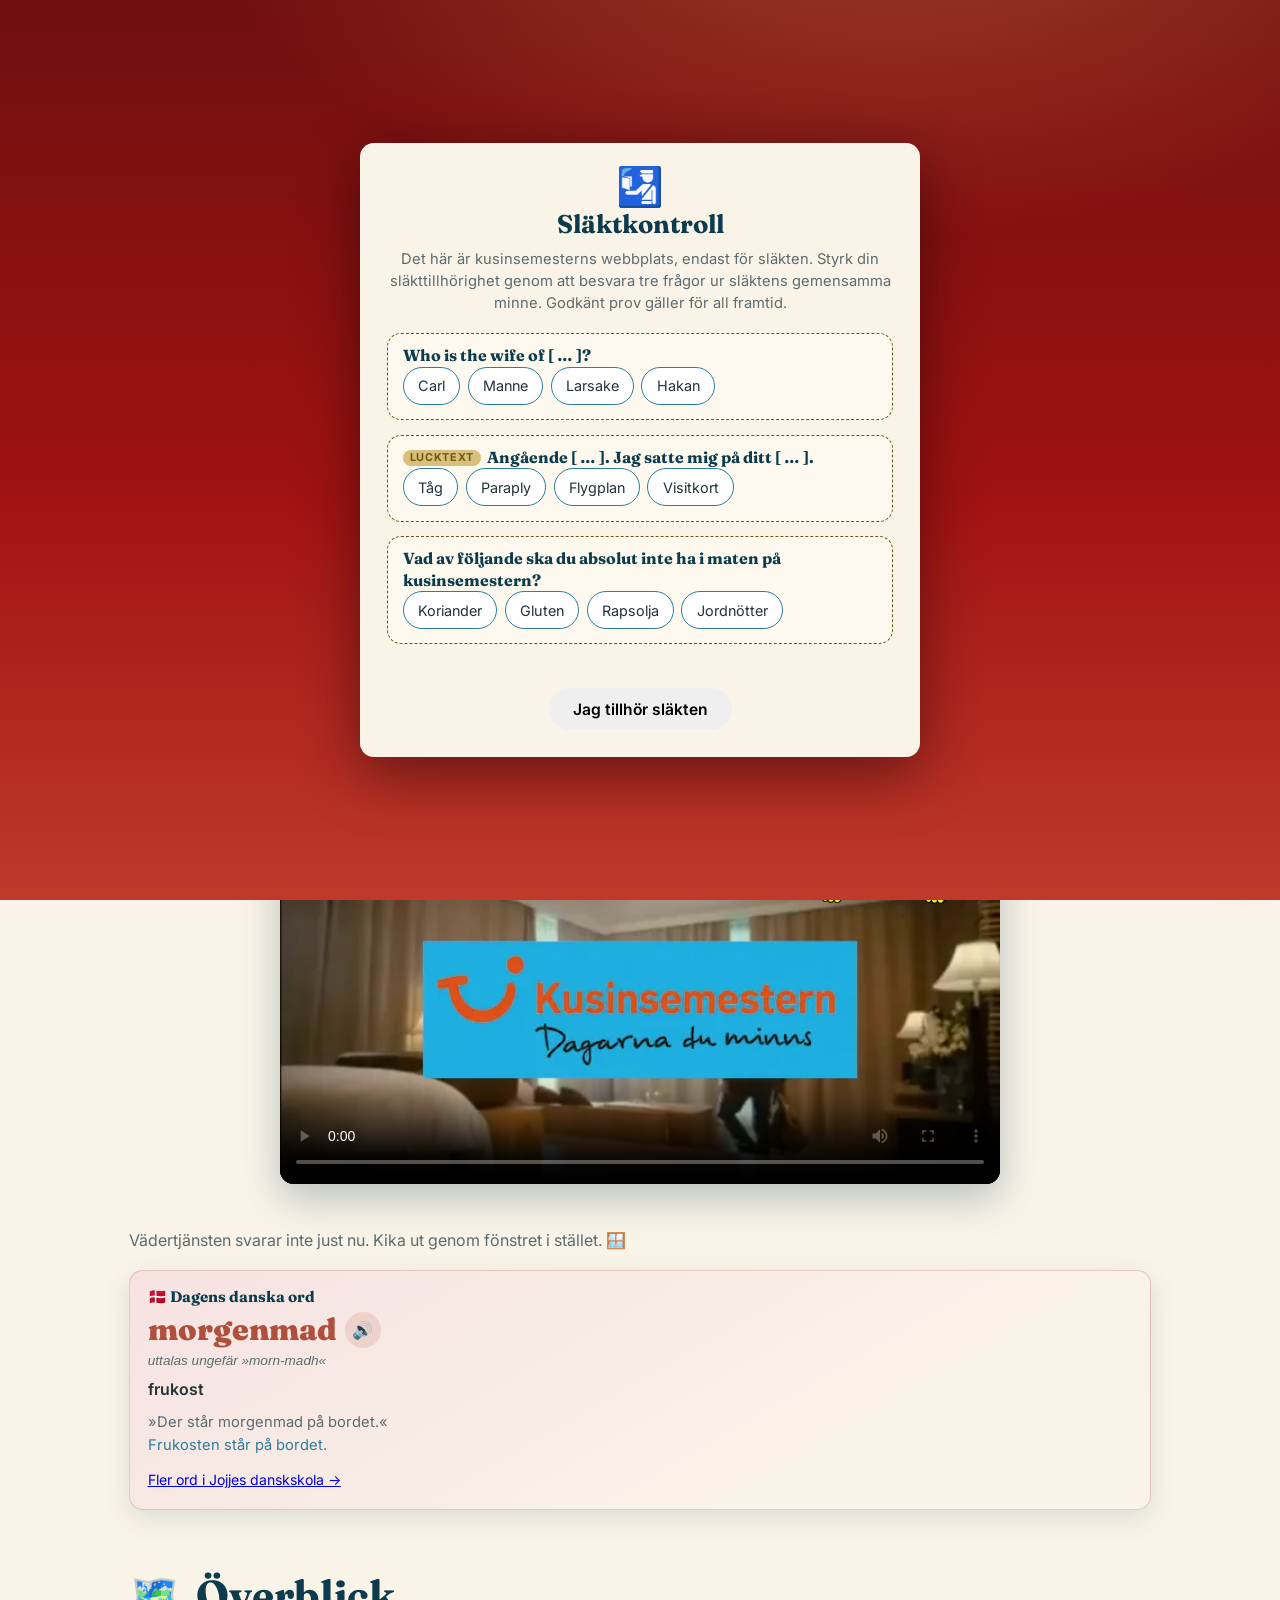
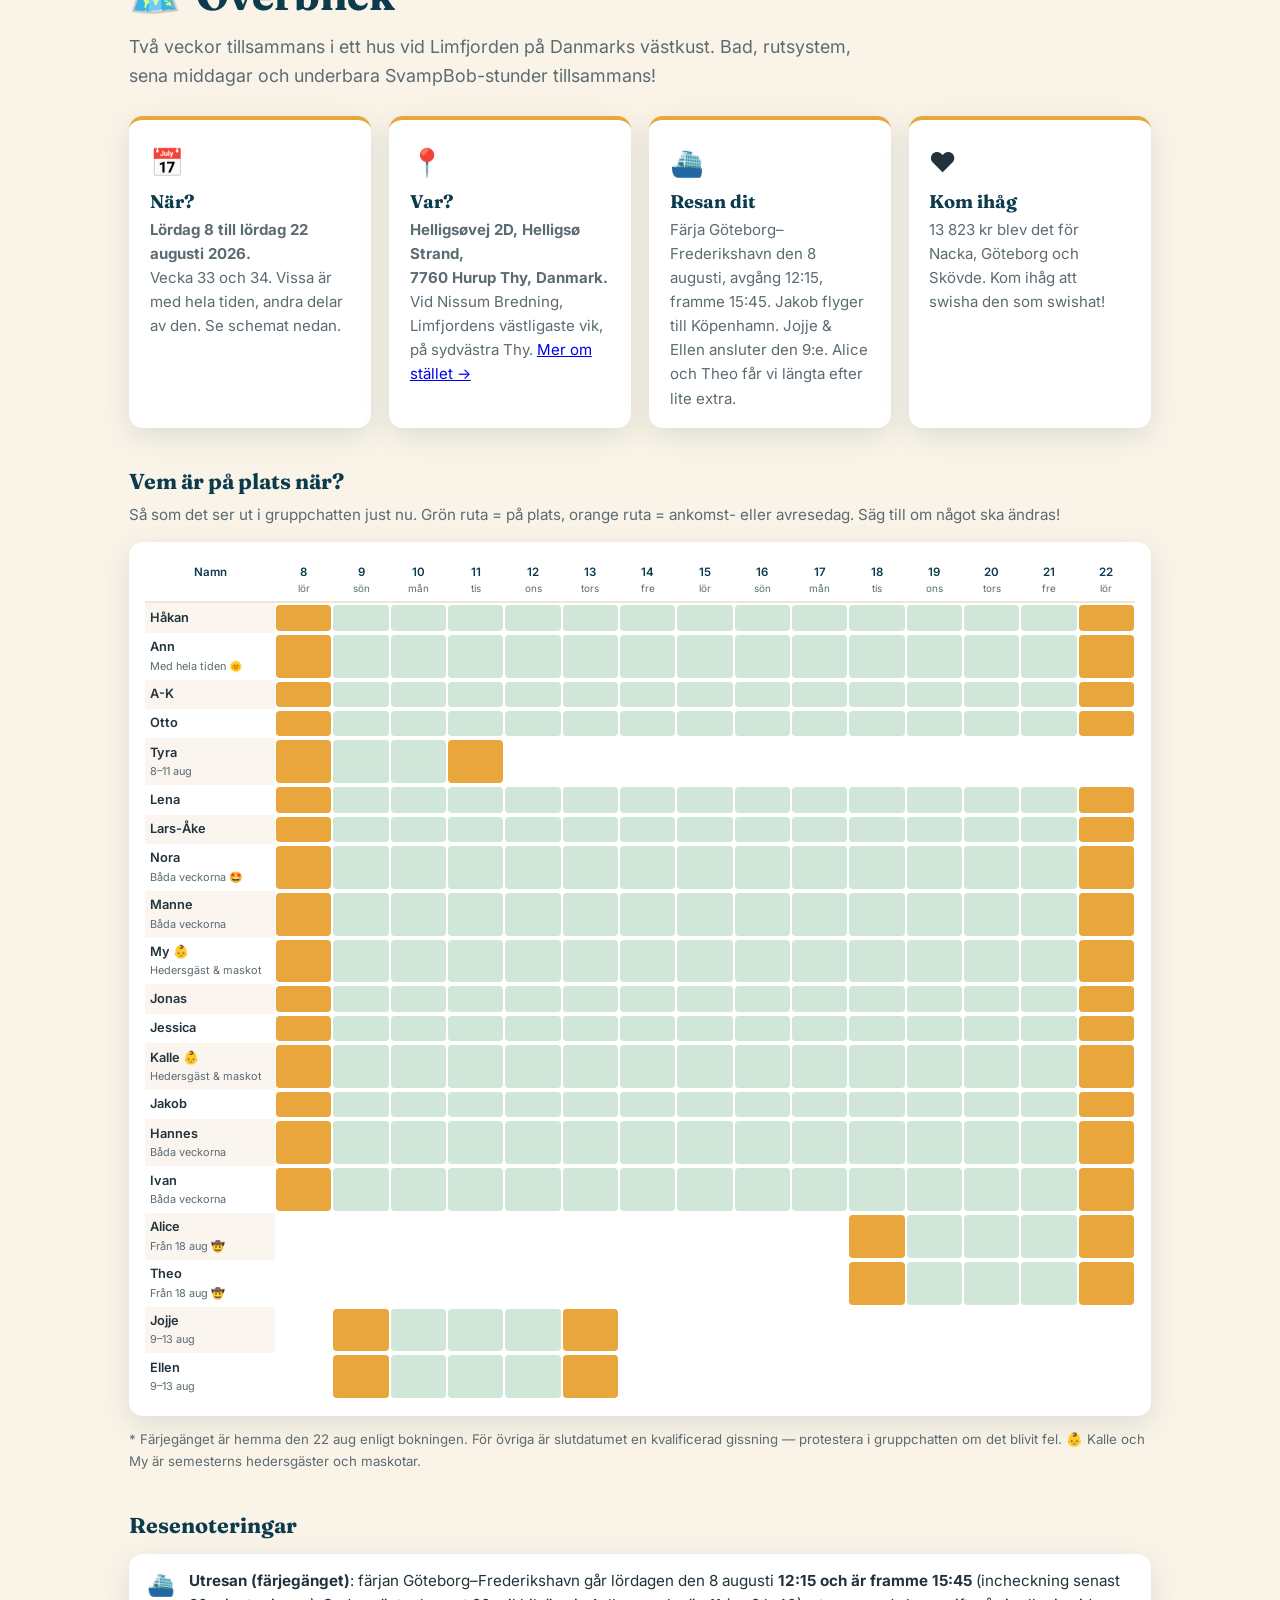
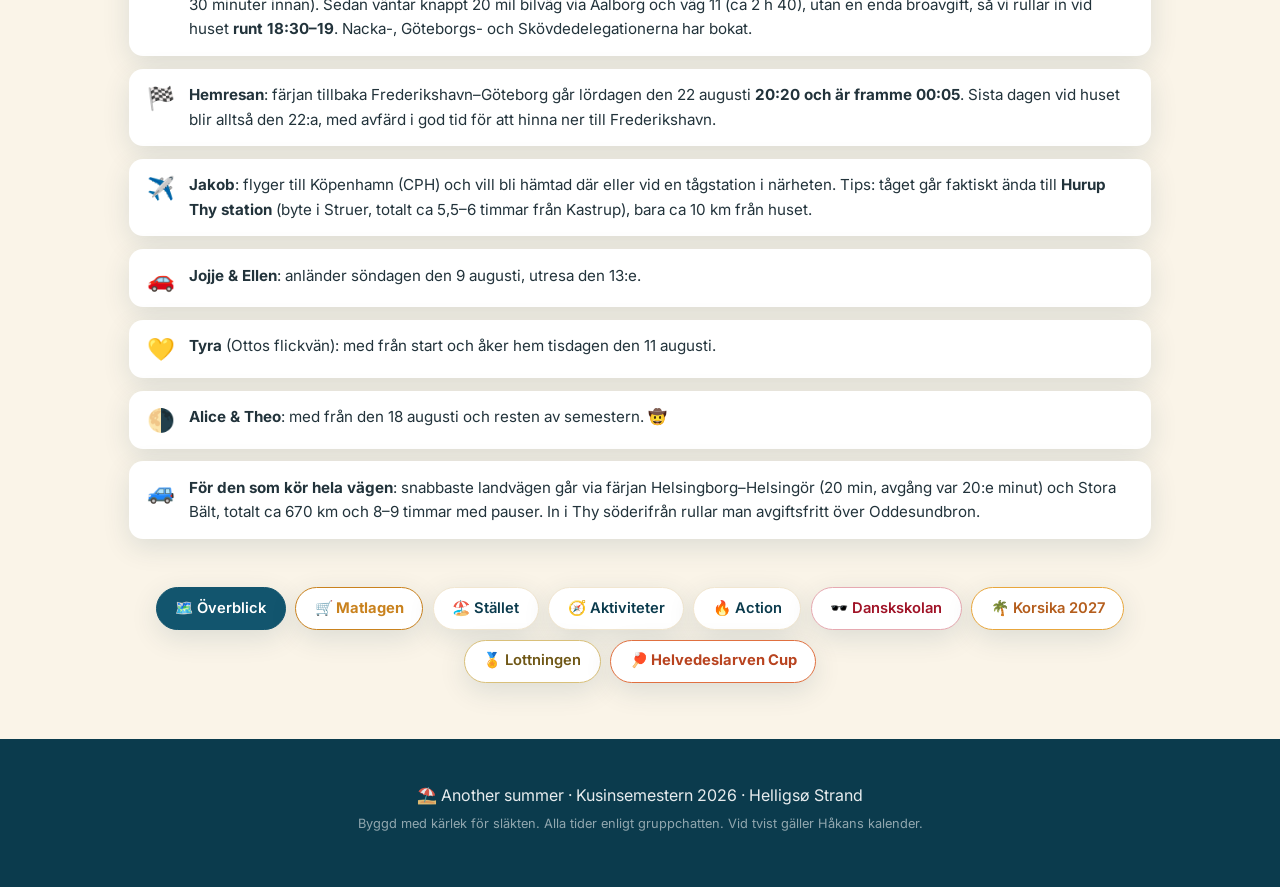
==== commit 2718210b: "Rätta stavningen: Helvedeslarven Cup med r Turneringen heter förstås Helvedeslarven Cup – larven har" ====
--- a/index.html
+++ b/index.html
@@ -155,7 +155,7 @@
         <a href="danskskolan.html" class="sn-dansk">🕶️ Danskskolan</a>
         <a href="korsika.html" class="sn-sun">🌴 Korsika 2027</a>
         <a href="lottningen.html" class="sn-gold">🏅 Lottningen</a>
-        <a href="cupen.html" class="sn-cup">🏓 Helvedeslaven Cup</a>
+        <a href="cupen.html" class="sn-cup">🏓 Helvedeslarven Cup</a>
       </nav>
     </section>
 
--- a/style.css
+++ b/style.css
@@ -516,7 +516,7 @@
   color: #fff;
 }
 
-/* ─────────────── Helvedeslaven Cup 🐛🔥🏓 ─────────────── */
+/* ─────────────── Helvedeslarven Cup 🐛🔥🏓 ─────────────── */
 .cup-header {
   background:
     radial-gradient(ellipse 70% 60% at 20% -10%, rgba(230, 76, 26, 0.5), transparent 62%),
